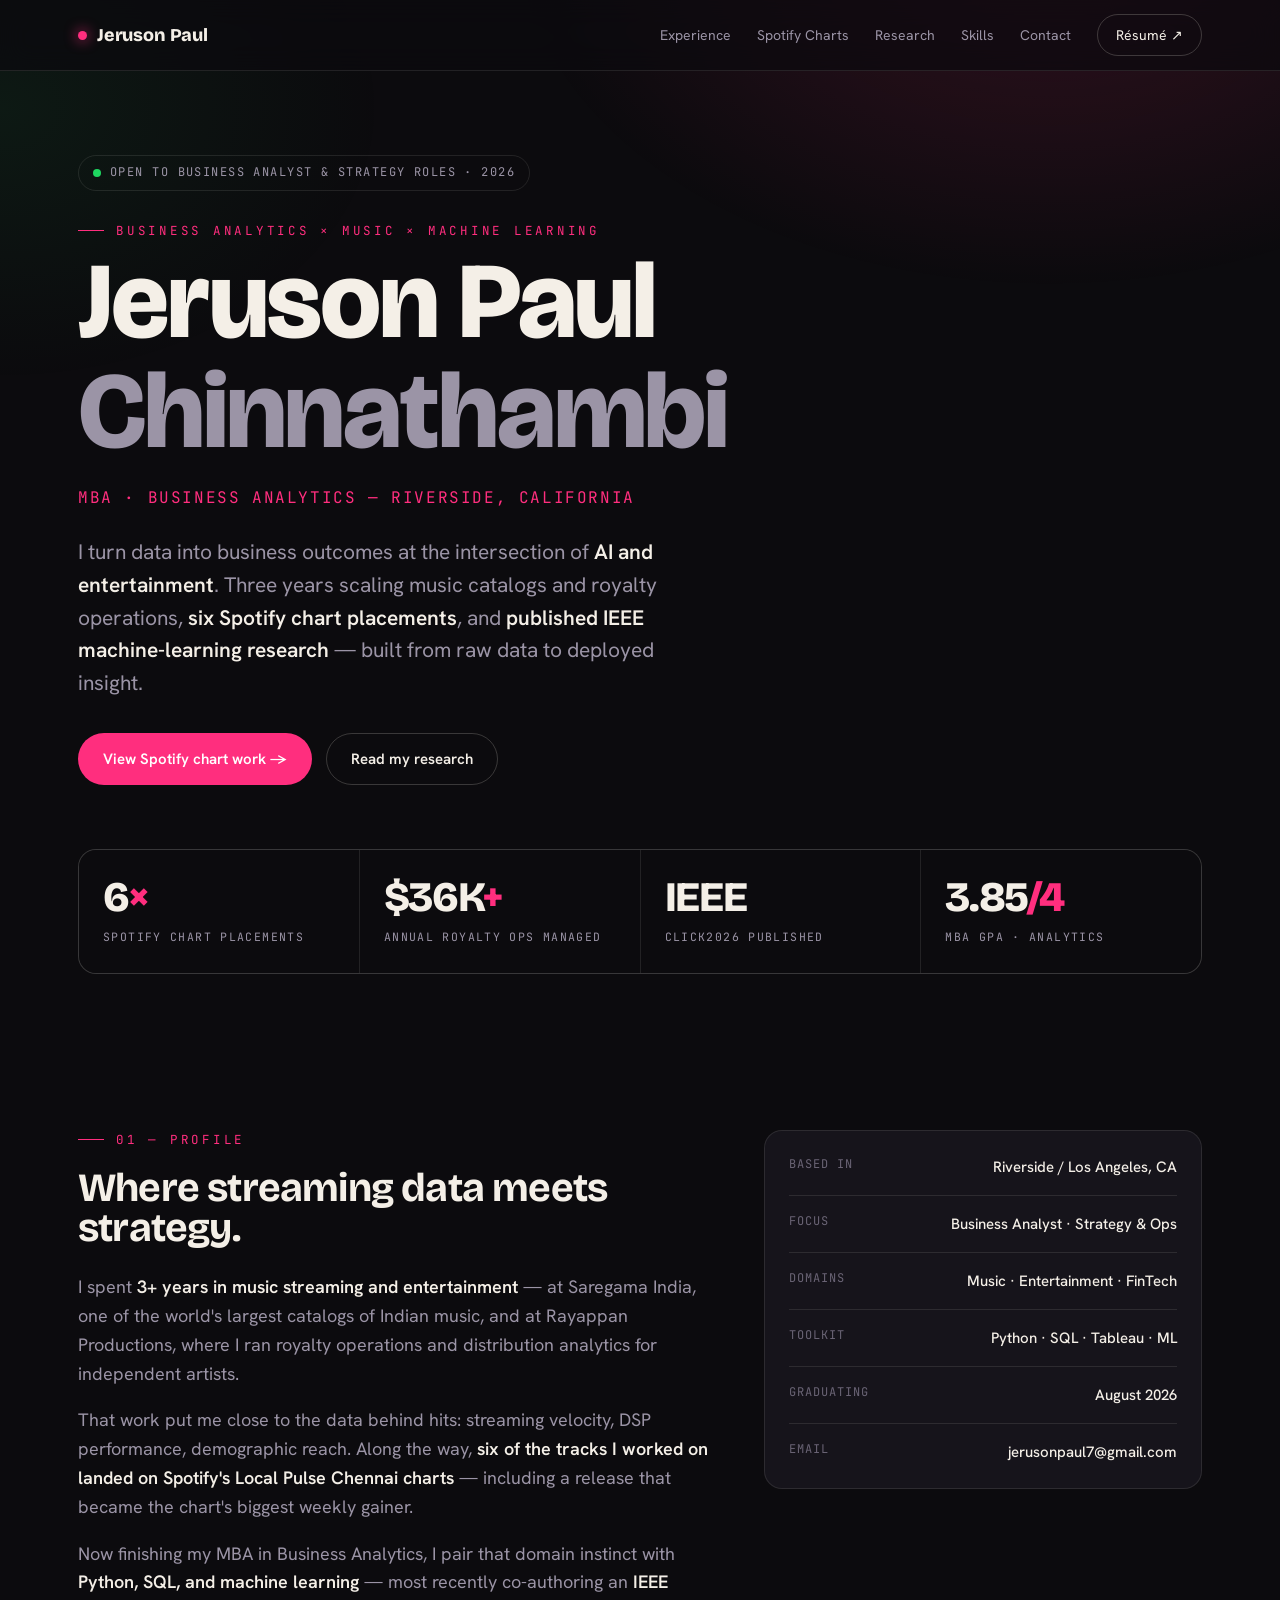
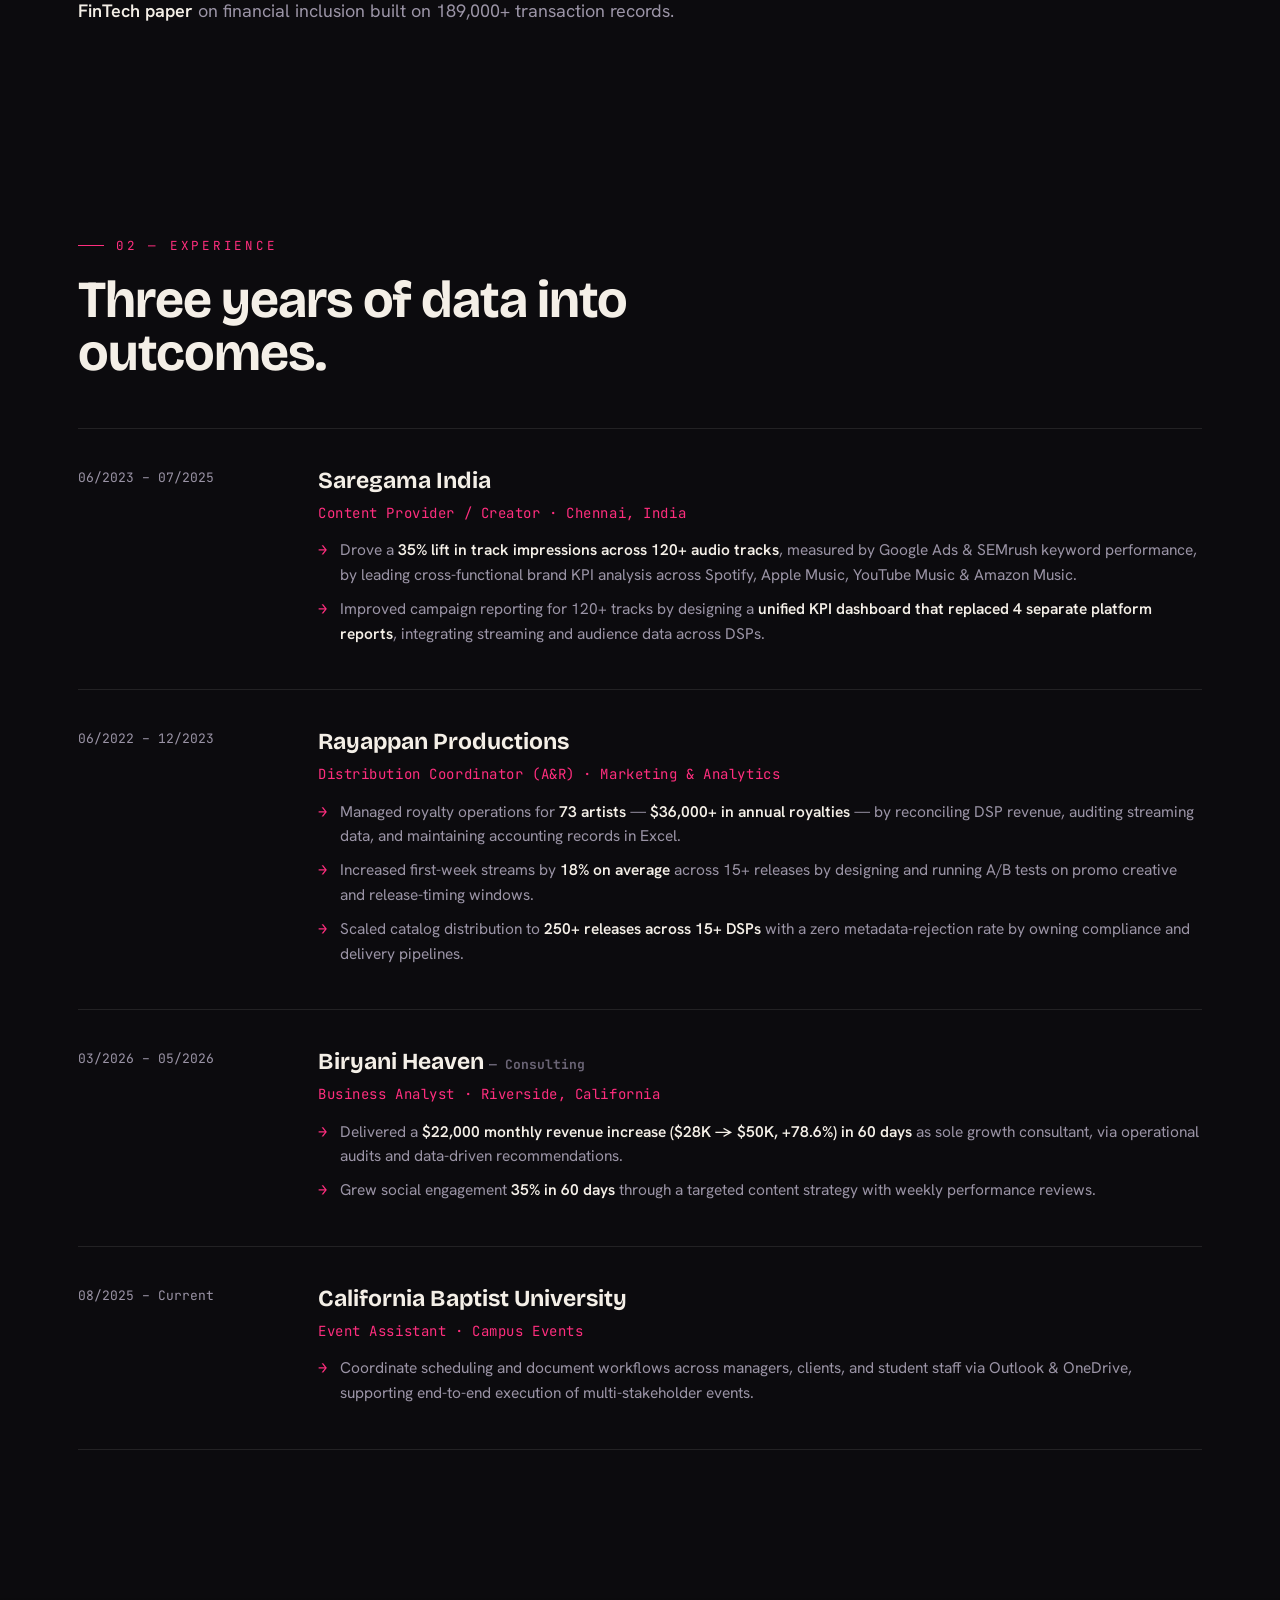
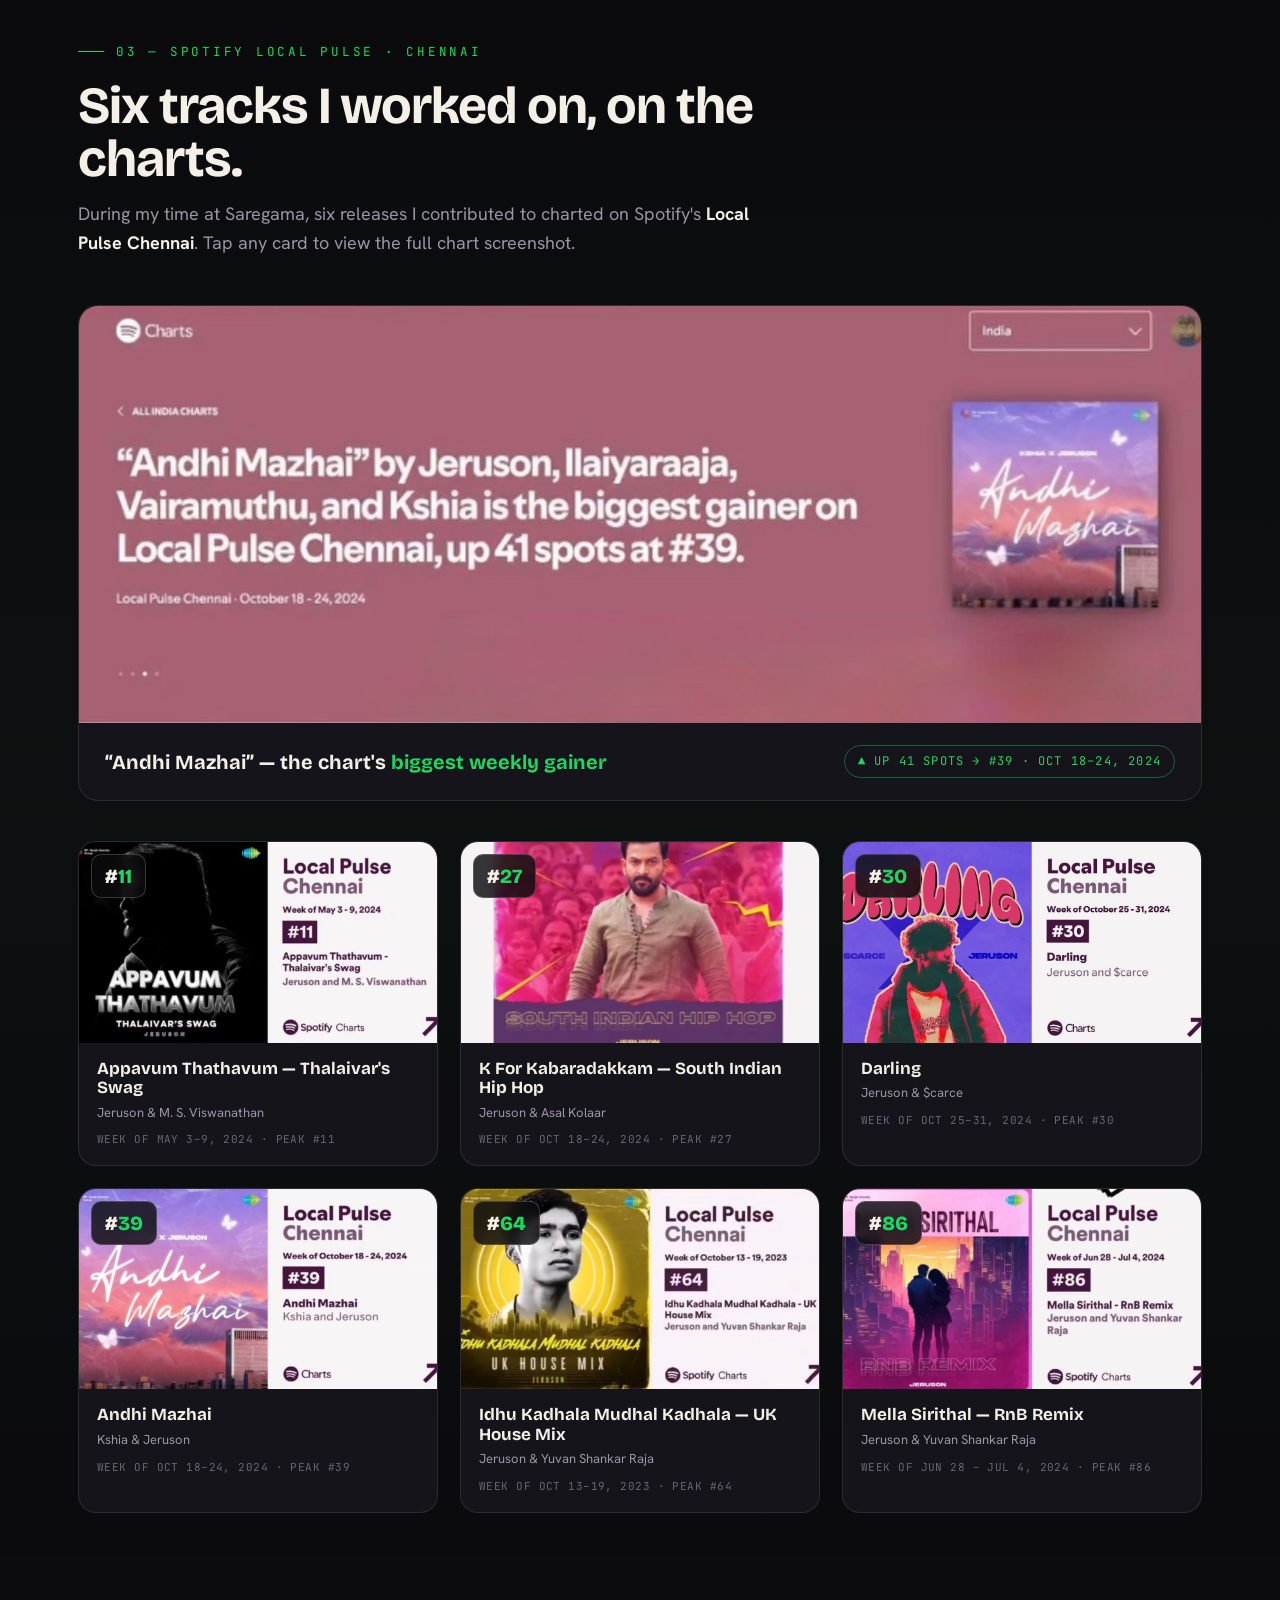
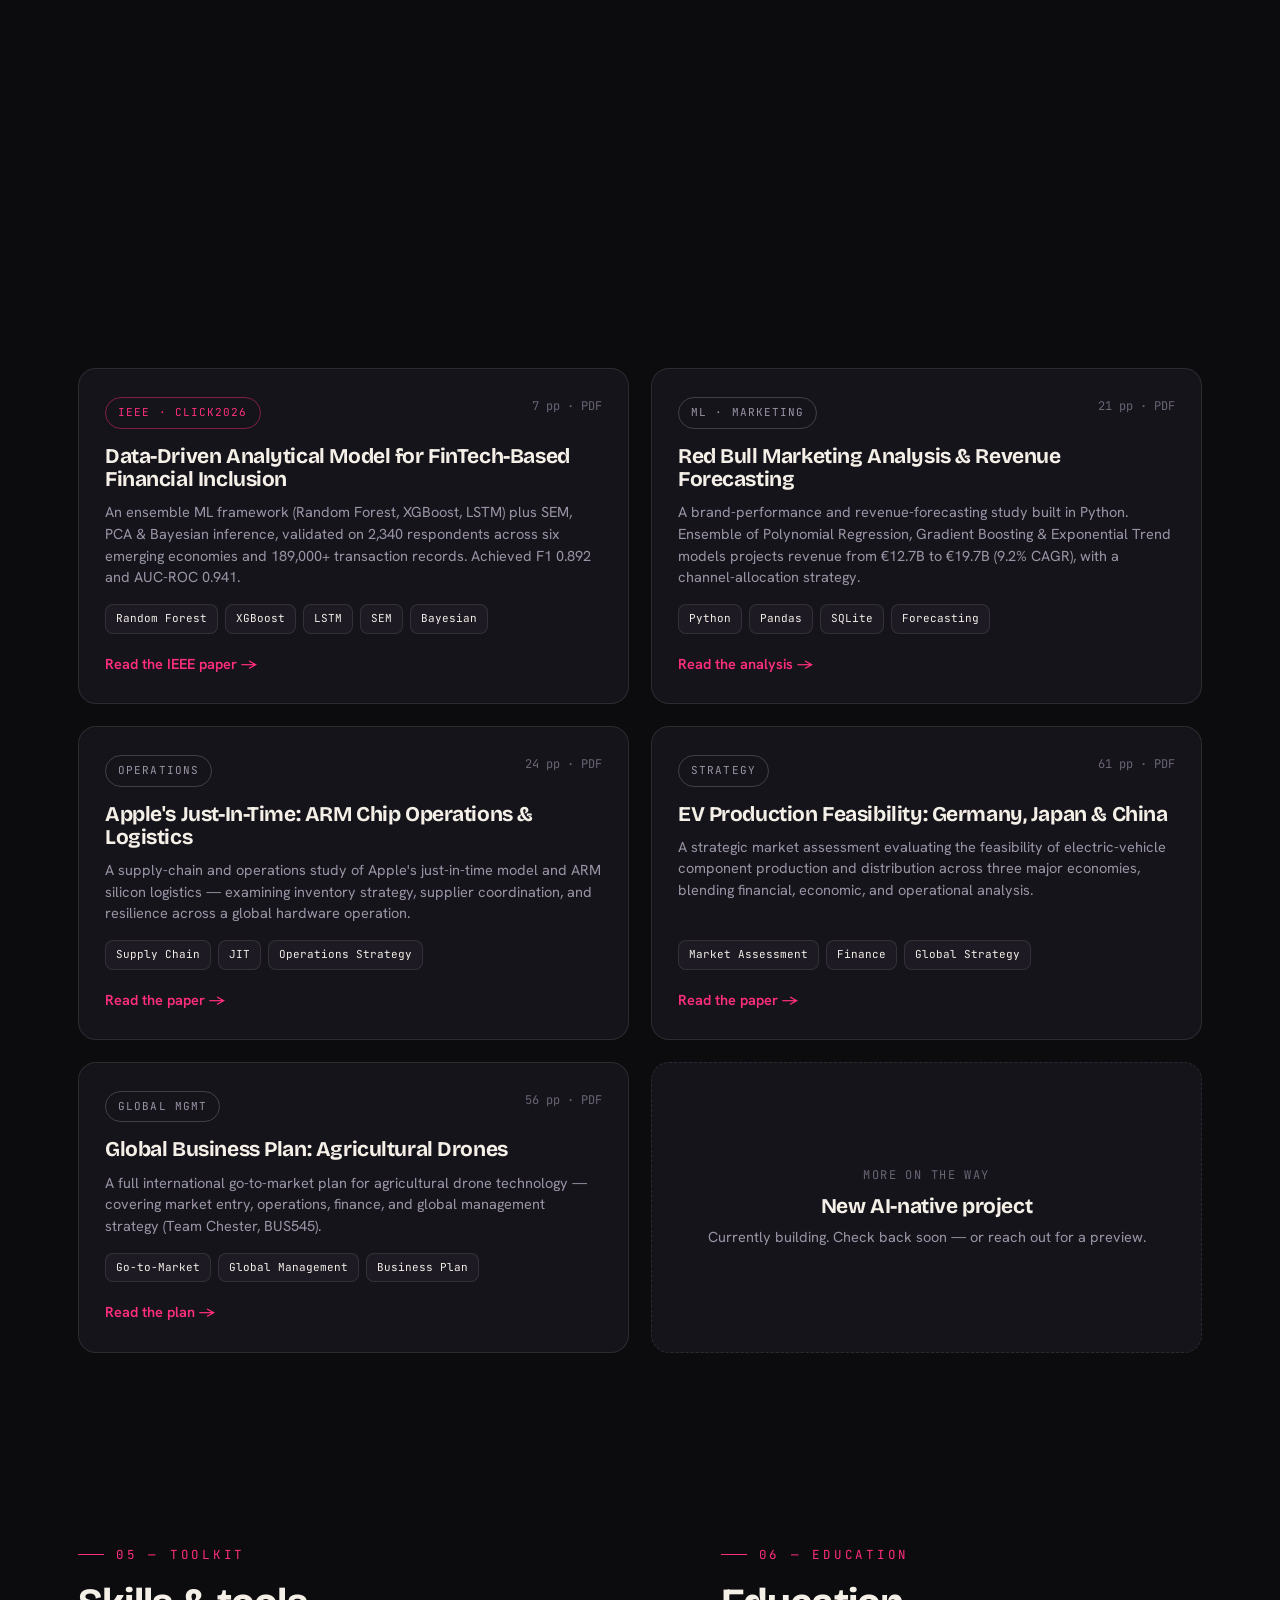
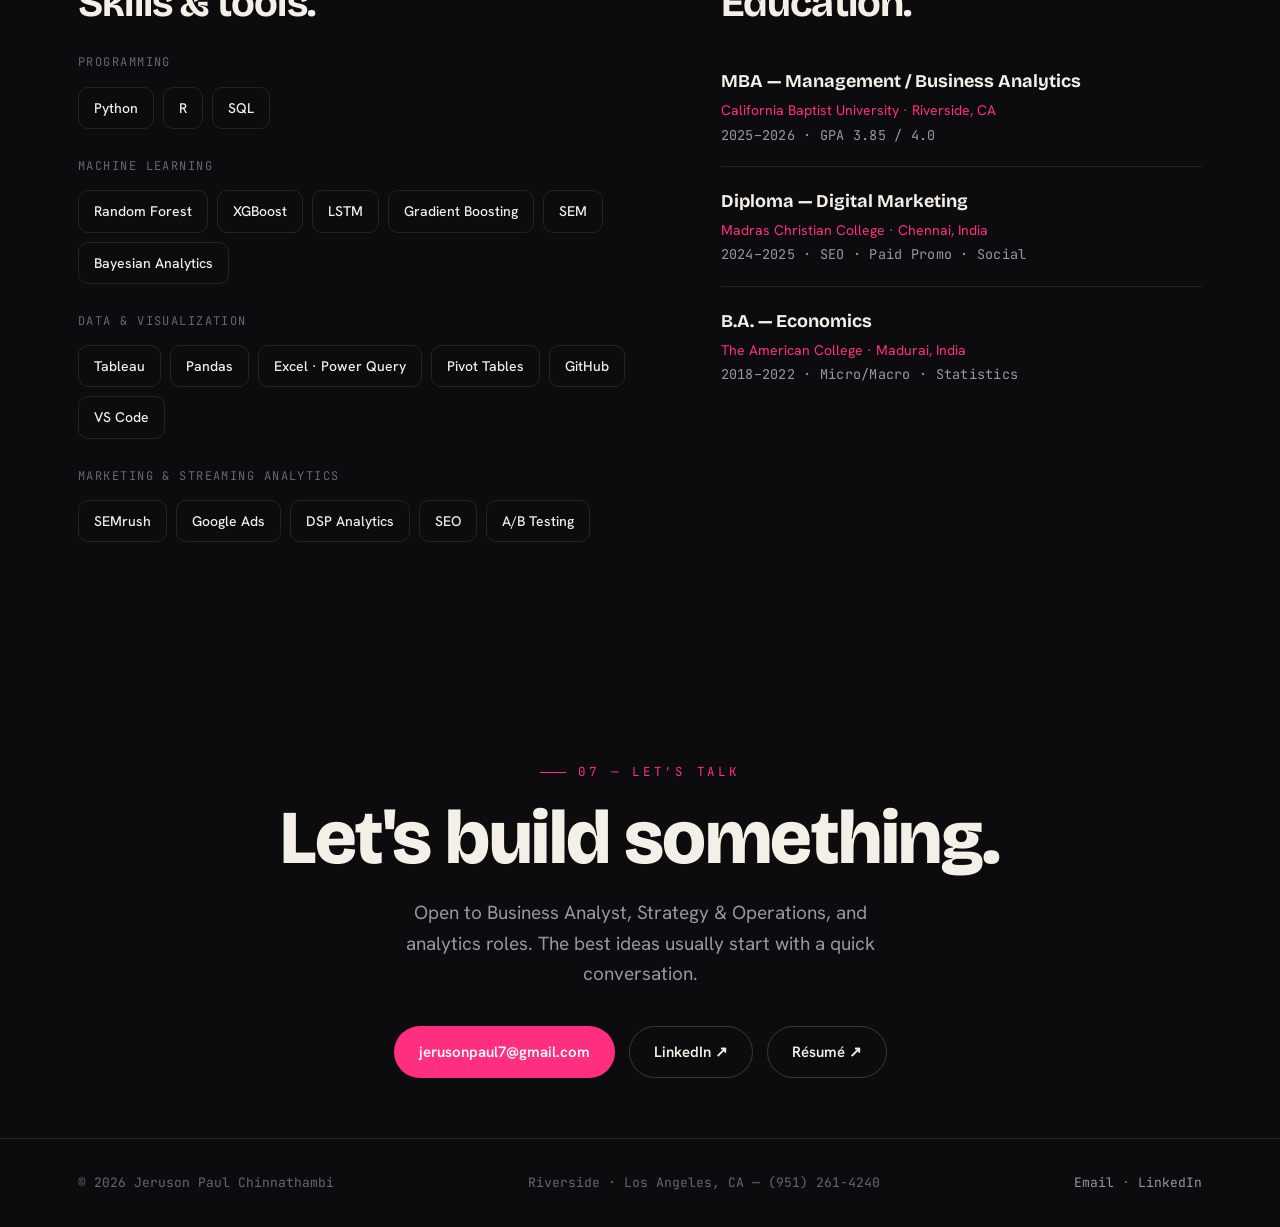
==== index.html @ 294df531 "Add files via upload" ====
<!DOCTYPE html>
<html lang="en">
<head>
<meta charset="UTF-8">
<meta name="viewport" content="width=device-width, initial-scale=1.0">
<title>Jeruson Paul Chinnathambi — Business Analytics & Music Data</title>
<meta name="description" content="Jeruson Paul Chinnathambi — MBA Business Analytics. 3+ years at the intersection of music streaming, data, and machine learning. 6 Spotify chart placements, published IEEE research.">
<link rel="preconnect" href="https://fonts.googleapis.com">
<link rel="preconnect" href="https://fonts.gstatic.com" crossorigin>
<link href="https://fonts.googleapis.com/css2?family=Bricolage+Grotesque:opsz,wght@12..96,400;12..96,600;12..96,700;12..96,800&family=Hanken+Grotesk:wght@400;500;600;700&family=JetBrains+Mono:wght@400;500;700&display=swap" rel="stylesheet">
<style>
:root{
  --bg:#0c0b0e; --bg-soft:#141218; --card:#16141b; --card-hi:#1d1a24;
  --ink:#f4efe7; --muted:#9b94a6; --faint:#6a6475;
  --line:rgba(244,239,231,.10); --line-hi:rgba(244,239,231,.20);
  --pink:#ff2e7e; --pink-dim:#c61f5f; --green:#1ed760; --amber:#ffcf5c;
  --maxw:1180px;
}
*{margin:0;padding:0;box-sizing:border-box}
html{scroll-behavior:smooth}
body{
  background:var(--bg); color:var(--ink);
  font-family:'Hanken Grotesk',sans-serif; font-size:17px; line-height:1.6;
  -webkit-font-smoothing:antialiased; overflow-x:hidden;
}
body::before{ /* grain + glow */
  content:""; position:fixed; inset:0; z-index:0; pointer-events:none;
  background:
    radial-gradient(900px 600px at 82% -8%, rgba(255,46,126,.16), transparent 60%),
    radial-gradient(700px 500px at 0% 12%, rgba(30,215,96,.07), transparent 55%);
}
::selection{background:var(--pink); color:#fff}
a{color:inherit;text-decoration:none}
img{display:block;max-width:100%}
.wrap{max-width:var(--maxw); margin:0 auto; padding:0 28px; position:relative; z-index:1}
.mono{font-family:'JetBrains Mono',monospace}
.kicker{font-family:'JetBrains Mono',monospace; font-size:12.5px; letter-spacing:.22em;
  text-transform:uppercase; color:var(--pink); display:flex; align-items:center; gap:12px}
.kicker::before{content:""; width:26px; height:1px; background:var(--pink); display:inline-block}
h1,h2,h3{font-family:'Bricolage Grotesque',sans-serif; line-height:1.02; letter-spacing:-.02em}

/* NAV */
nav{position:sticky; top:0; z-index:50; backdrop-filter:blur(14px);
  background:rgba(12,11,14,.72); border-bottom:1px solid var(--line)}
.nav-in{max-width:var(--maxw); margin:0 auto; padding:14px 28px; display:flex;
  align-items:center; justify-content:space-between}
.brand{font-family:'Bricolage Grotesque'; font-weight:800; font-size:18px; letter-spacing:-.01em;
  display:flex; align-items:center; gap:10px}
.brand .dot{width:9px;height:9px;border-radius:50%;background:var(--pink);
  box-shadow:0 0 14px var(--pink)}
.nav-links{display:flex; gap:26px; align-items:center}
.nav-links a{font-size:14px; color:var(--muted); transition:color .2s; position:relative}
.nav-links a:hover{color:var(--ink)}
.nav-links a.cta{padding:9px 18px; border:1px solid var(--line-hi); border-radius:999px;
  color:var(--ink); transition:all .25s}
.nav-links a.cta:hover{background:var(--pink); border-color:var(--pink); color:#fff}
.burger{display:none}

/* HERO */
.hero{padding:84px 0 60px; position:relative}
.hero .avail{display:inline-flex; align-items:center; gap:9px; font-family:'JetBrains Mono';
  font-size:12px; letter-spacing:.12em; color:var(--muted); border:1px solid var(--line);
  padding:7px 14px; border-radius:999px; margin-bottom:30px; text-transform:uppercase}
.hero .avail .pulse{width:8px;height:8px;border-radius:50%;background:var(--green);
  box-shadow:0 0 0 0 rgba(30,215,96,.5); animation:pulse 2.2s infinite}
@keyframes pulse{0%{box-shadow:0 0 0 0 rgba(30,215,96,.5)}70%{box-shadow:0 0 0 12px rgba(30,215,96,0)}100%{box-shadow:0 0 0 0 rgba(30,215,96,0)}}
.hero h1{font-size:clamp(46px,8.5vw,108px); font-weight:800; margin:6px 0 4px}
.hero h1 .l2{color:var(--muted)}
.hero .role{font-family:'JetBrains Mono'; font-size:clamp(13px,1.6vw,16px); letter-spacing:.1em;
  text-transform:uppercase; color:var(--pink); margin:18px 0 26px}
.hero .lede{font-size:clamp(17px,2.1vw,21px); color:var(--muted); max-width:640px; line-height:1.55}
.hero .lede b{color:var(--ink); font-weight:600}
.hero-cta{display:flex; gap:14px; flex-wrap:wrap; margin-top:34px}
.btn{display:inline-flex; align-items:center; gap:9px; padding:13px 24px; border-radius:999px;
  font-weight:600; font-size:15px; transition:all .25s; border:1px solid transparent}
.btn-pri{background:var(--pink); color:#fff}
.btn-pri:hover{transform:translateY(-2px); box-shadow:0 12px 34px rgba(255,46,126,.34)}
.btn-gho{border-color:var(--line-hi); color:var(--ink)}
.btn-gho:hover{border-color:var(--ink); transform:translateY(-2px)}

/* STATS */
.stats{display:grid; grid-template-columns:repeat(4,1fr); gap:1px; margin-top:64px;
  border:1px solid var(--line); border-radius:18px; overflow:hidden; background:var(--line)}
.stat{background:var(--bg); padding:26px 24px}
.stat .n{font-family:'Bricolage Grotesque'; font-weight:800; font-size:clamp(28px,4vw,42px);
  letter-spacing:-.03em; line-height:1}
.stat .n .u{color:var(--pink)}
.stat .lab{font-family:'JetBrains Mono'; font-size:11.5px; letter-spacing:.12em; text-transform:uppercase;
  color:var(--muted); margin-top:10px}

/* SECTION */
section{padding:96px 0; position:relative}
.sec-head{margin-bottom:48px; max-width:680px}
.sec-head h2{font-size:clamp(32px,5vw,52px); font-weight:700; margin:18px 0 14px}
.sec-head p{color:var(--muted); font-size:18px}

/* ABOUT */
.about-grid{display:grid; grid-template-columns:1.3fr .9fr; gap:54px; align-items:start}
.about-grid p{color:var(--muted); font-size:18px; margin-bottom:18px}
.about-grid p b{color:var(--ink); font-weight:600}
.facts{border:1px solid var(--line); border-radius:18px; padding:8px 24px; background:var(--card)}
.fact{display:flex; justify-content:space-between; gap:16px; padding:16px 0;
  border-bottom:1px solid var(--line); font-size:15px}
.fact:last-child{border-bottom:none}
.fact .k{font-family:'JetBrains Mono'; font-size:12px; letter-spacing:.08em; text-transform:uppercase; color:var(--faint)}
.fact .v{text-align:right; font-weight:500}

/* EXPERIENCE */
.exp{border-top:1px solid var(--line)}
.exp-row{display:grid; grid-template-columns:200px 1fr; gap:40px; padding:34px 0;
  border-bottom:1px solid var(--line); transition:background .3s; position:relative}
.exp-row:hover{background:var(--card)}
.exp-row .when{font-family:'JetBrains Mono'; font-size:13px; color:var(--muted); padding-top:5px}
.exp-row .org{font-family:'Bricolage Grotesque'; font-weight:700; font-size:23px; margin-bottom:2px}
.exp-row .title{color:var(--pink); font-size:14px; font-family:'JetBrains Mono'; letter-spacing:.04em; margin-bottom:14px}
.exp-row ul{list-style:none}
.exp-row li{position:relative; padding-left:22px; color:var(--muted); margin-bottom:9px; font-size:15.5px}
.exp-row li::before{content:"→"; position:absolute; left:0; color:var(--pink); font-family:'JetBrains Mono'}
.exp-row li b{color:var(--ink); font-weight:600}

/* SPOTIFY CHARTS */
#charts{background:linear-gradient(180deg, transparent, rgba(30,215,96,.03), transparent)}
#charts .kicker{color:var(--green)} #charts .kicker::before{background:var(--green)}
.chart-feature{display:grid; grid-template-columns:1fr; gap:0; border:1px solid var(--line);
  border-radius:20px; overflow:hidden; margin-bottom:40px; background:var(--card); cursor:pointer;
  transition:border-color .3s, transform .3s}
.chart-feature:hover{border-color:var(--green); transform:translateY(-3px)}
.chart-feature img{width:100%}
.chart-feature .cap{padding:22px 26px; display:flex; flex-wrap:wrap; gap:14px 28px; align-items:center;
  justify-content:space-between}
.chart-feature .cap .big{font-family:'Bricolage Grotesque'; font-weight:700; font-size:20px}
.tag-green{display:inline-flex; align-items:center; gap:8px; font-family:'JetBrains Mono'; font-size:12px;
  letter-spacing:.1em; text-transform:uppercase; color:var(--green); border:1px solid rgba(30,215,96,.4);
  padding:6px 13px; border-radius:999px}
.chart-grid{display:grid; grid-template-columns:repeat(3,1fr); gap:22px}
.chart-card{border:1px solid var(--line); border-radius:18px; overflow:hidden; background:var(--card);
  cursor:pointer; transition:transform .3s, border-color .3s; position:relative}
.chart-card:hover{transform:translateY(-5px); border-color:var(--green)}
.chart-card .imgwrap{position:relative; overflow:hidden; aspect-ratio:1180/660; background:#000}
.chart-card .imgwrap img{width:100%; height:100%; object-fit:cover; transition:transform .5s}
.chart-card:hover .imgwrap img{transform:scale(1.05)}
.chart-card .rank{position:absolute; top:12px; left:12px; font-family:'Bricolage Grotesque'; font-weight:800;
  font-size:20px; background:rgba(12,11,14,.82); backdrop-filter:blur(6px); padding:5px 13px; border-radius:10px;
  border:1px solid var(--line-hi)}
.chart-card .rank .h{color:var(--green)}
.chart-card .meta{padding:16px 18px}
.chart-card .meta .song{font-family:'Bricolage Grotesque'; font-weight:700; font-size:17px; line-height:1.15; margin-bottom:5px}
.chart-card .meta .sub{font-size:13px; color:var(--muted)}
.chart-card .meta .wk{font-family:'JetBrains Mono'; font-size:11px; color:var(--faint); margin-top:8px; letter-spacing:.04em}
.zoom-hint{position:absolute; bottom:12px; right:12px; font-family:'JetBrains Mono'; font-size:10px;
  letter-spacing:.1em; color:var(--ink); background:rgba(12,11,14,.7); padding:5px 9px; border-radius:8px;
  opacity:0; transition:opacity .3s}
.chart-card:hover .zoom-hint{opacity:1}

/* RESEARCH */
.research-grid{display:grid; grid-template-columns:repeat(2,1fr); gap:22px}
.paper{border:1px solid var(--line); border-radius:18px; padding:28px 26px; background:var(--card);
  transition:transform .3s, border-color .3s; display:flex; flex-direction:column; min-height:260px}
.paper:hover{transform:translateY(-4px); border-color:var(--pink)}
.paper .top{display:flex; justify-content:space-between; align-items:flex-start; gap:14px; margin-bottom:16px}
.paper .venue{font-family:'JetBrains Mono'; font-size:11px; letter-spacing:.1em; text-transform:uppercase;
  padding:6px 12px; border-radius:999px; border:1px solid var(--line-hi); color:var(--muted)}
.paper .venue.ieee{color:var(--pink); border-color:rgba(255,46,126,.45)}
.paper .pages{font-family:'JetBrains Mono'; font-size:12px; color:var(--faint)}
.paper h3{font-size:21px; font-weight:700; margin-bottom:10px; line-height:1.1}
.paper .desc{color:var(--muted); font-size:14.5px; line-height:1.5; flex-grow:1}
.paper .chips{display:flex; flex-wrap:wrap; gap:7px; margin:16px 0 18px}
.paper .chip{font-family:'JetBrains Mono'; font-size:11px; color:var(--ink); background:var(--card-hi);
  border:1px solid var(--line); padding:5px 10px; border-radius:8px}
.paper .read{display:inline-flex; align-items:center; gap:8px; font-weight:600; font-size:14.5px;
  color:var(--pink); align-self:flex-start; transition:gap .25s}
.paper:hover .read{gap:13px}

/* SKILLS + EDU */
.cols{display:grid; grid-template-columns:1.1fr .9fr; gap:54px; align-items:start}
.skill-block{margin-bottom:28px}
.skill-block .h{font-family:'JetBrains Mono'; font-size:12px; letter-spacing:.12em; text-transform:uppercase;
  color:var(--faint); margin-bottom:14px}
.skill-tags{display:flex; flex-wrap:wrap; gap:9px}
.skill-tags span{padding:9px 15px; border:1px solid var(--line); border-radius:10px; font-size:14px;
  font-weight:500; transition:all .2s; cursor:default}
.skill-tags span:hover{border-color:var(--pink); color:var(--pink); transform:translateY(-2px)}
.edu-item{padding:20px 0; border-bottom:1px solid var(--line)}
.edu-item:last-child{border-bottom:none}
.edu-item .deg{font-family:'Bricolage Grotesque'; font-weight:700; font-size:18px}
.edu-item .school{color:var(--pink); font-size:14px; margin:3px 0}
.edu-item .det{font-size:13.5px; color:var(--muted); font-family:'JetBrains Mono'; letter-spacing:.02em}

/* CONTACT */
#contact{text-align:center; padding-bottom:60px}
#contact h2{font-size:clamp(38px,6.5vw,76px); font-weight:800; margin:18px 0 22px; line-height:1}
#contact p{color:var(--muted); font-size:19px; max-width:520px; margin:0 auto 36px}
.contact-links{display:flex; gap:14px; justify-content:center; flex-wrap:wrap}
footer{border-top:1px solid var(--line); padding:34px 0; text-align:center}
.foot-in{display:flex; justify-content:space-between; align-items:center; flex-wrap:wrap; gap:14px;
  color:var(--faint); font-size:13px; font-family:'JetBrains Mono'}
.foot-in a{color:var(--muted)} .foot-in a:hover{color:var(--pink)}

/* LIGHTBOX */
.lb{position:fixed; inset:0; z-index:200; background:rgba(8,7,10,.93); backdrop-filter:blur(10px);
  display:none; align-items:center; justify-content:center; padding:32px; cursor:zoom-out}
.lb.on{display:flex; animation:fade .25s}
@keyframes fade{from{opacity:0}to{opacity:1}}
.lb img{max-width:92vw; max-height:88vh; border-radius:14px; box-shadow:0 30px 80px rgba(0,0,0,.6)}
.lb .x{position:absolute; top:26px; right:30px; font-family:'JetBrains Mono'; font-size:13px;
  letter-spacing:.1em; color:var(--ink); border:1px solid var(--line-hi); padding:8px 16px; border-radius:999px}

/* REVEAL */
.reveal{opacity:0; transform:translateY(26px); transition:opacity .7s cubic-bezier(.2,.7,.2,1), transform .7s cubic-bezier(.2,.7,.2,1)}
.reveal.in{opacity:1; transform:none}

@media(max-width:880px){
  .nav-links{display:none}
  .stats{grid-template-columns:repeat(2,1fr)}
  .about-grid,.cols{grid-template-columns:1fr; gap:36px}
  .exp-row{grid-template-columns:1fr; gap:8px}
  .chart-grid{grid-template-columns:repeat(2,1fr)}
  .research-grid{grid-template-columns:1fr}
  section{padding:70px 0}
}
@media(max-width:560px){
  .chart-grid{grid-template-columns:1fr}
  .stat .n{font-size:30px}
}
</style>
</head>
<body>

<nav>
  <div class="nav-in">
    <a href="#top" class="brand"><span class="dot"></span>Jeruson&nbsp;Paul</a>
    <div class="nav-links">
      <a href="#work">Experience</a>
      <a href="#charts">Spotify Charts</a>
      <a href="#research">Research</a>
      <a href="#skills">Skills</a>
      <a href="#contact">Contact</a>
      <a href="assets/JRSN_resume.pdf" target="_blank" class="cta">Résumé ↗</a>
    </div>
  </div>
</nav>

<!-- HERO -->
<header class="hero" id="top">
  <div class="wrap">
    <span class="avail"><span class="pulse"></span>Open to Business Analyst &amp; Strategy roles · 2026</span>
    <div class="kicker">Business Analytics × Music × Machine Learning</div>
    <h1>Jeruson Paul<br><span class="l2">Chinnathambi</span></h1>
    <div class="role">MBA · Business Analytics — Riverside, California</div>
    <p class="lede">I turn data into business outcomes at the intersection of <b>AI and entertainment</b>. Three years scaling music catalogs and royalty operations, <b>six Spotify chart placements</b>, and <b>published IEEE machine-learning research</b> — built from raw data to deployed insight.</p>
    <div class="hero-cta">
      <a href="#charts" class="btn btn-pri">View Spotify chart work →</a>
      <a href="#research" class="btn btn-gho">Read my research</a>
    </div>

    <div class="stats">
      <div class="stat"><div class="n">6<span class="u">×</span></div><div class="lab">Spotify chart placements</div></div>
      <div class="stat"><div class="n">$36K<span class="u">+</span></div><div class="lab">Annual royalty ops managed</div></div>
      <div class="stat"><div class="n">IEEE</div><div class="lab">CLICK2026 published</div></div>
      <div class="stat"><div class="n">3.85<span class="u">/4</span></div><div class="lab">MBA GPA · Analytics</div></div>
    </div>
  </div>
</header>

<!-- ABOUT -->
<section id="about">
  <div class="wrap about-grid">
    <div class="reveal">
      <div class="kicker">01 — Profile</div>
      <h2 style="font-family:'Bricolage Grotesque';font-weight:700;font-size:clamp(28px,4vw,40px);margin:18px 0 24px;">Where streaming data meets strategy.</h2>
      <p>I spent <b>3+ years in music streaming and entertainment</b> — at Saregama India, one of the world's largest catalogs of Indian music, and at Rayappan Productions, where I ran royalty operations and distribution analytics for independent artists.</p>
      <p>That work put me close to the data behind hits: streaming velocity, DSP performance, demographic reach. Along the way, <b>six of the tracks I worked on landed on Spotify's Local Pulse Chennai charts</b> — including a release that became the chart's biggest weekly gainer.</p>
      <p>Now finishing my MBA in Business Analytics, I pair that domain instinct with <b>Python, SQL, and machine learning</b> — most recently co-authoring an <b>IEEE FinTech paper</b> on financial inclusion built on 189,000+ transaction records.</p>
    </div>
    <div class="facts reveal">
      <div class="fact"><span class="k">Based in</span><span class="v">Riverside / Los Angeles, CA</span></div>
      <div class="fact"><span class="k">Focus</span><span class="v">Business Analyst · Strategy &amp; Ops</span></div>
      <div class="fact"><span class="k">Domains</span><span class="v">Music · Entertainment · FinTech</span></div>
      <div class="fact"><span class="k">Toolkit</span><span class="v">Python · SQL · Tableau · ML</span></div>
      <div class="fact"><span class="k">Graduating</span><span class="v">August 2026</span></div>
      <div class="fact"><span class="k">Email</span><span class="v">jerusonpaul7@gmail.com</span></div>
    </div>
  </div>
</section>

<!-- EXPERIENCE -->
<section id="work">
  <div class="wrap">
    <div class="sec-head reveal">
      <div class="kicker">02 — Experience</div>
      <h2>Three years of data into outcomes.</h2>
    </div>
    <div class="exp">
      <div class="exp-row reveal">
        <div class="when">06/2023 – 07/2025</div>
        <div>
          <div class="org">Saregama India</div>
          <div class="title">Content Provider / Creator · Chennai, India</div>
          <ul>
            <li>Drove a <b>35% lift in track impressions across 120+ audio tracks</b>, measured by Google Ads &amp; SEMrush keyword performance, by leading cross-functional brand KPI analysis across Spotify, Apple Music, YouTube Music &amp; Amazon Music.</li>
            <li>Improved campaign reporting for 120+ tracks by designing a <b>unified KPI dashboard that replaced 4 separate platform reports</b>, integrating streaming and audience data across DSPs.</li>
          </ul>
        </div>
      </div>
      <div class="exp-row reveal">
        <div class="when">06/2022 – 12/2023</div>
        <div>
          <div class="org">Rayappan Productions</div>
          <div class="title">Distribution Coordinator (A&amp;R) · Marketing &amp; Analytics</div>
          <ul>
            <li>Managed royalty operations for <b>73 artists</b> — <b>$36,000+ in annual royalties</b> — by reconciling DSP revenue, auditing streaming data, and maintaining accounting records in Excel.</li>
            <li>Increased first-week streams by <b>18% on average</b> across 15+ releases by designing and running A/B tests on promo creative and release-timing windows.</li>
            <li>Scaled catalog distribution to <b>250+ releases across 15+ DSPs</b> with a zero metadata-rejection rate by owning compliance and delivery pipelines.</li>
          </ul>
        </div>
      </div>
      <div class="exp-row reveal">
        <div class="when">03/2026 – 05/2026</div>
        <div>
          <div class="org">Biryani Heaven <span style="font-size:13px;color:var(--faint);font-family:'JetBrains Mono'">— Consulting</span></div>
          <div class="title">Business Analyst · Riverside, California</div>
          <ul>
            <li>Delivered a <b>$22,000 monthly revenue increase ($28K → $50K, +78.6%) in 60 days</b> as sole growth consultant, via operational audits and data-driven recommendations.</li>
            <li>Grew social engagement <b>35% in 60 days</b> through a targeted content strategy with weekly performance reviews.</li>
          </ul>
        </div>
      </div>
      <div class="exp-row reveal">
        <div class="when">08/2025 – Current</div>
        <div>
          <div class="org">California Baptist University</div>
          <div class="title">Event Assistant · Campus Events</div>
          <ul>
            <li>Coordinate scheduling and document workflows across managers, clients, and student staff via Outlook &amp; OneDrive, supporting end-to-end execution of multi-stakeholder events.</li>
          </ul>
        </div>
      </div>
    </div>
  </div>
</section>

<!-- SPOTIFY CHARTS -->
<section id="charts">
  <div class="wrap">
    <div class="sec-head reveal">
      <div class="kicker">03 — Spotify Local Pulse · Chennai</div>
      <h2>Six tracks I worked on, on the charts.</h2>
      <p>During my time at Saregama, six releases I contributed to charted on Spotify's <b style="color:var(--ink)">Local Pulse Chennai</b>. Tap any card to view the full chart screenshot.</p>
    </div>

    <div class="chart-feature reveal" onclick="lb('[data-uri]')">
      <img src="[data-uri]" alt="Andhi Mazhai — biggest gainer on Local Pulse Chennai, up 41 spots to #39">
      <div class="cap">
        <div class="big">“Andhi Mazhai” — the chart's <span style="color:var(--green)">biggest weekly gainer</span></div>
        <span class="tag-green">▲ Up 41 spots → #39 · Oct 18–24, 2024</span>
      </div>
    </div>

    <div class="chart-grid">
      <div class="chart-card reveal" onclick="lb('[data-uri]')">
        <div class="imgwrap"><img src="[data-uri]" alt="Appavum Thathavum chart"><span class="rank">#<span class="h">11</span></span><span class="zoom-hint">CLICK TO ZOOM</span></div>
        <div class="meta"><div class="song">Appavum Thathavum — Thalaivar's Swag</div><div class="sub">Jeruson &amp; M. S. Viswanathan</div><div class="wk">WEEK OF MAY 3–9, 2024 · PEAK #11</div></div>
      </div>
      <div class="chart-card reveal" onclick="lb('[data-uri]')">
        <div class="imgwrap"><img src="[data-uri]" alt="K For Kabaradakkam chart"><span class="rank">#<span class="h">27</span></span><span class="zoom-hint">CLICK TO ZOOM</span></div>
        <div class="meta"><div class="song">K For Kabaradakkam — South Indian Hip Hop</div><div class="sub">Jeruson &amp; Asal Kolaar</div><div class="wk">WEEK OF OCT 18–24, 2024 · PEAK #27</div></div>
      </div>
      <div class="chart-card reveal" onclick="lb('[data-uri]')">
        <div class="imgwrap"><img src="[data-uri]" alt="Darling chart"><span class="rank">#<span class="h">30</span></span><span class="zoom-hint">CLICK TO ZOOM</span></div>
        <div class="meta"><div class="song">Darling</div><div class="sub">Jeruson &amp; $carce</div><div class="wk">WEEK OF OCT 25–31, 2024 · PEAK #30</div></div>
      </div>
      <div class="chart-card reveal" onclick="lb('[data-uri]')">
        <div class="imgwrap"><img src="[data-uri]" alt="Andhi Mazhai chart"><span class="rank">#<span class="h">39</span></span><span class="zoom-hint">CLICK TO ZOOM</span></div>
        <div class="meta"><div class="song">Andhi Mazhai</div><div class="sub">Kshia &amp; Jeruson</div><div class="wk">WEEK OF OCT 18–24, 2024 · PEAK #39</div></div>
      </div>
      <div class="chart-card reveal" onclick="lb('[data-uri]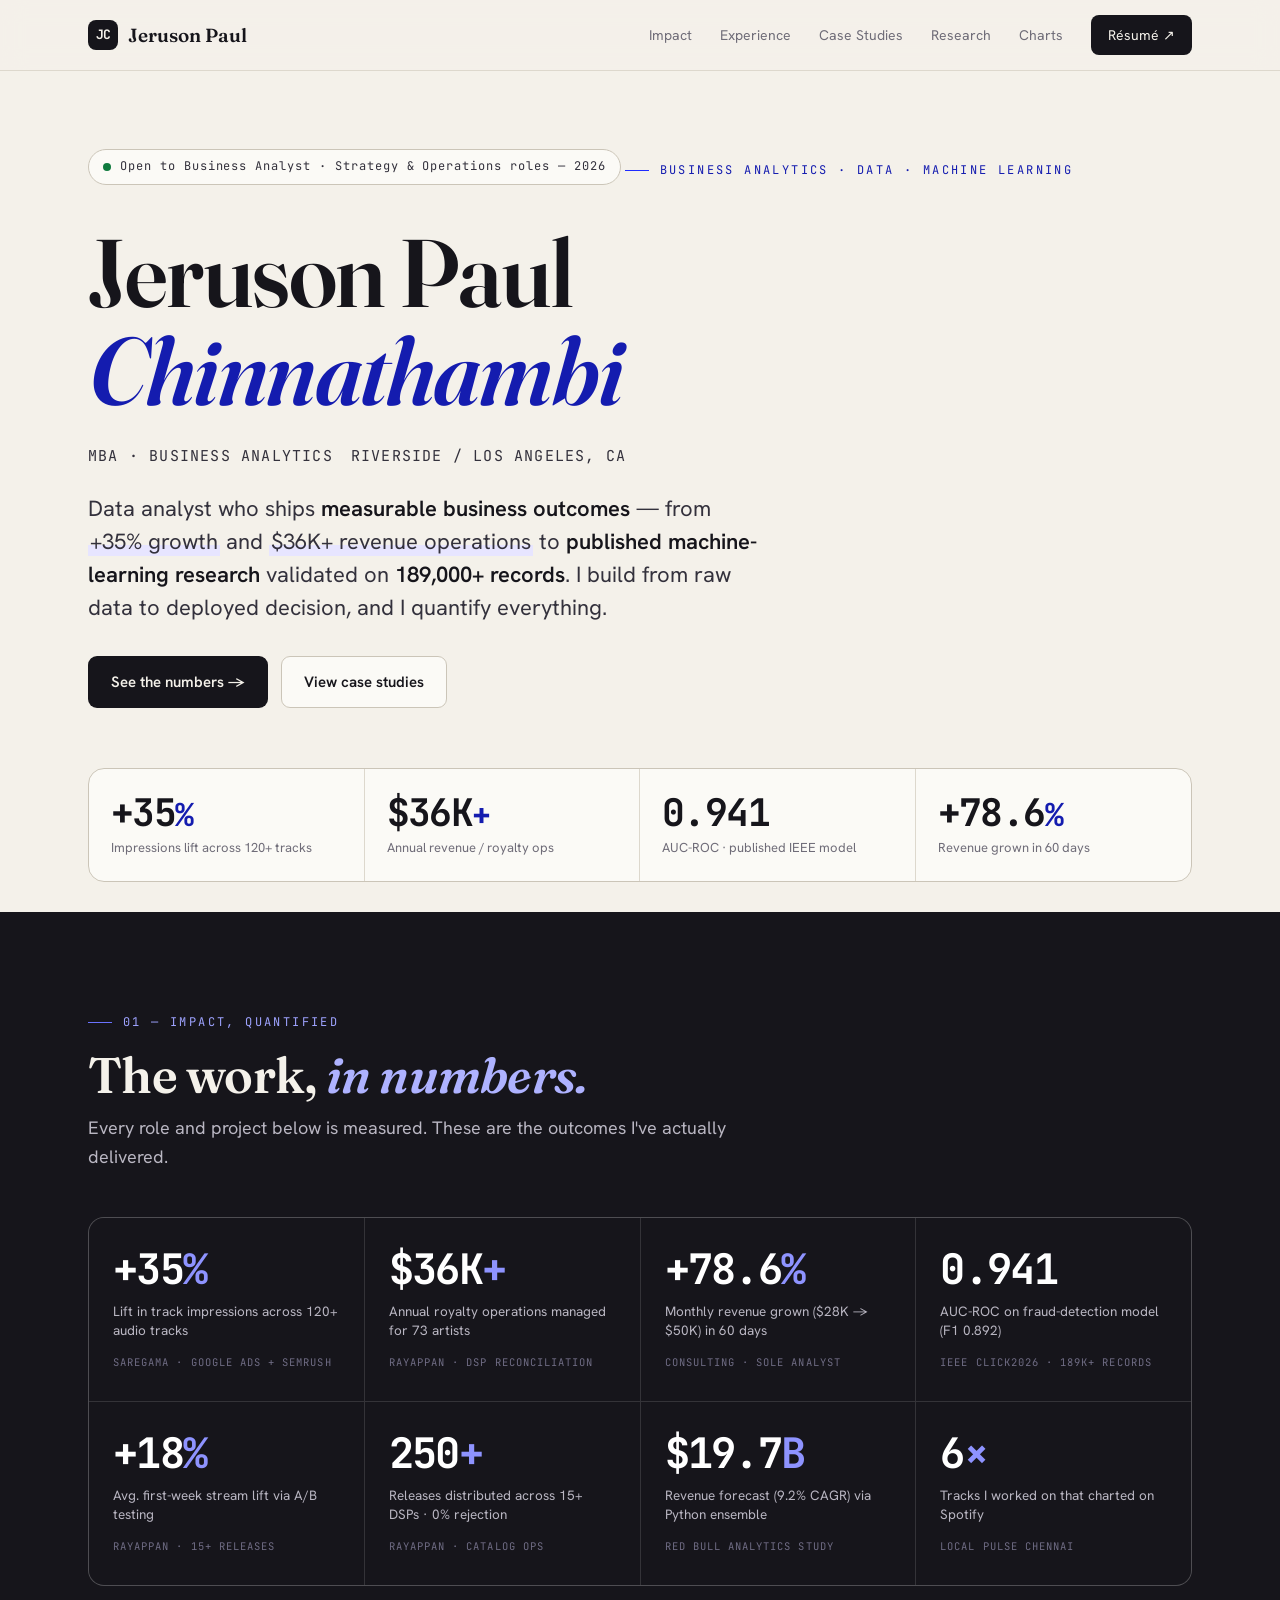
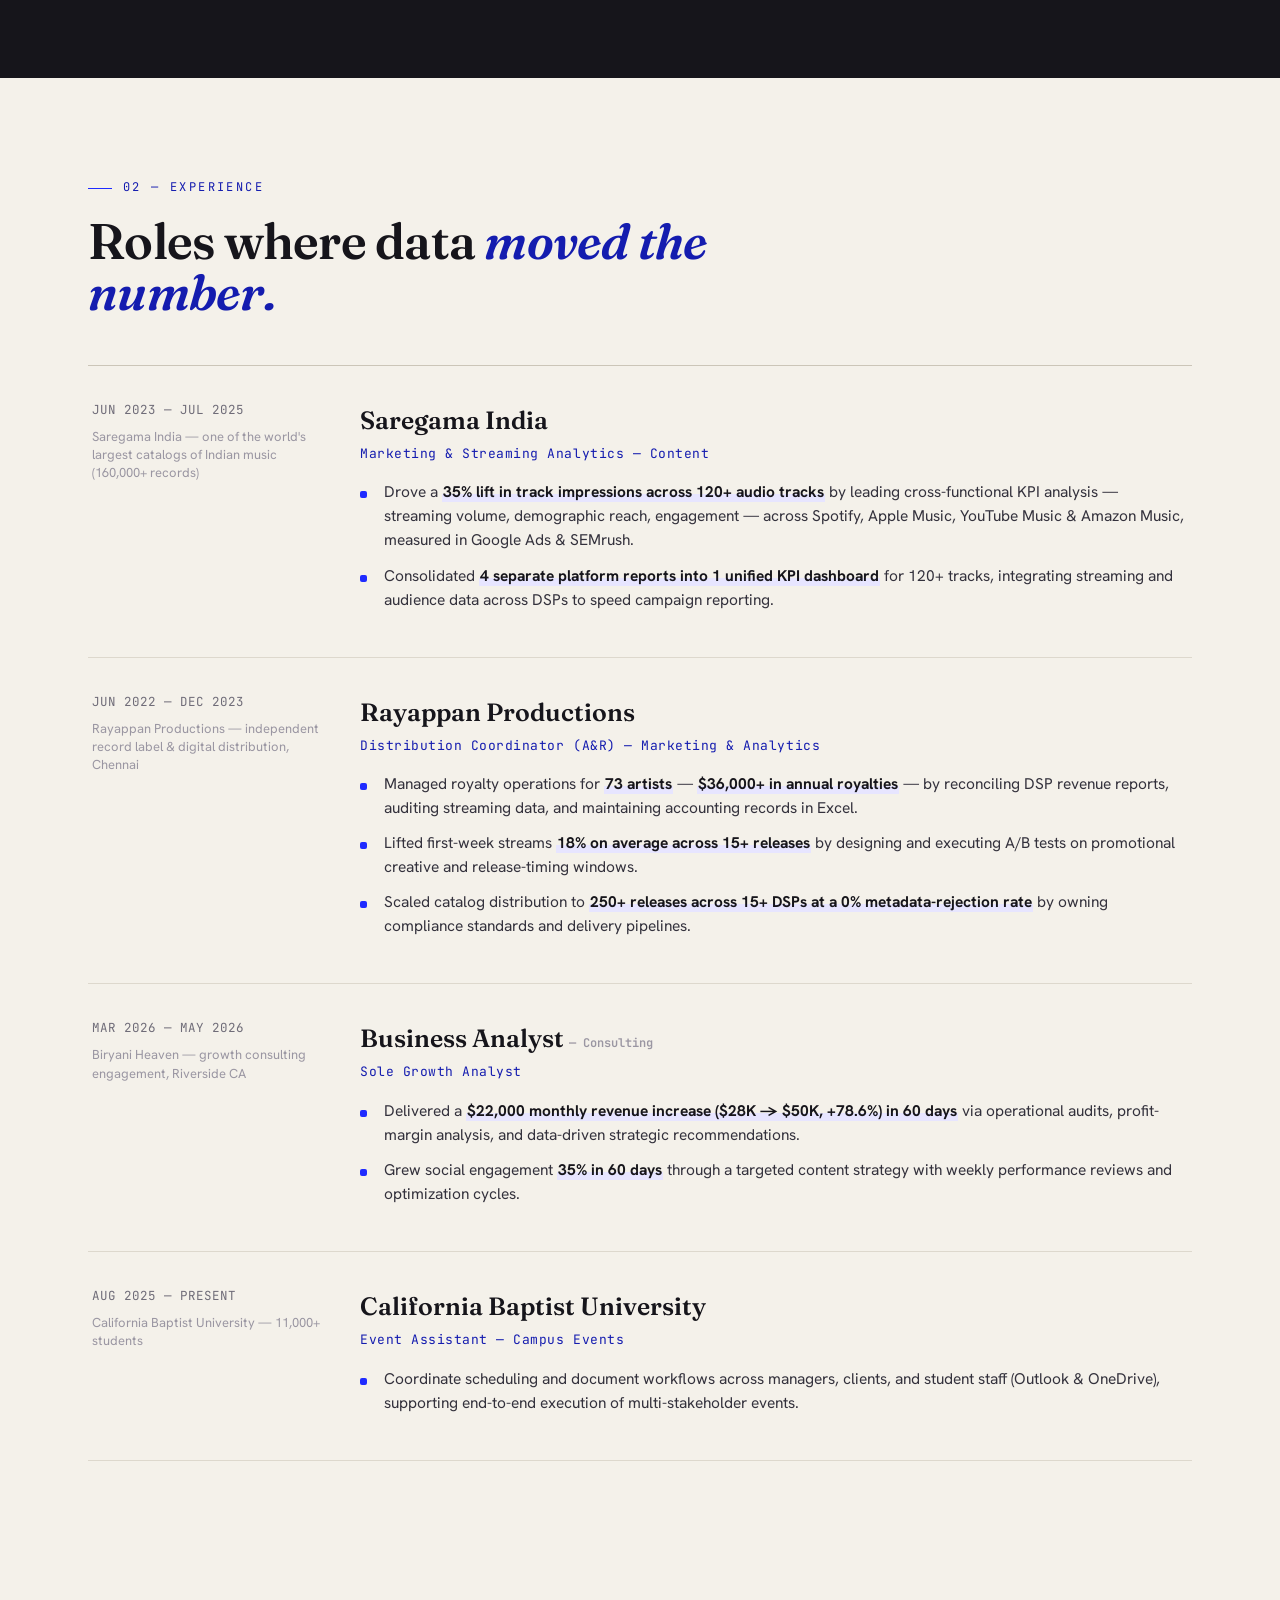
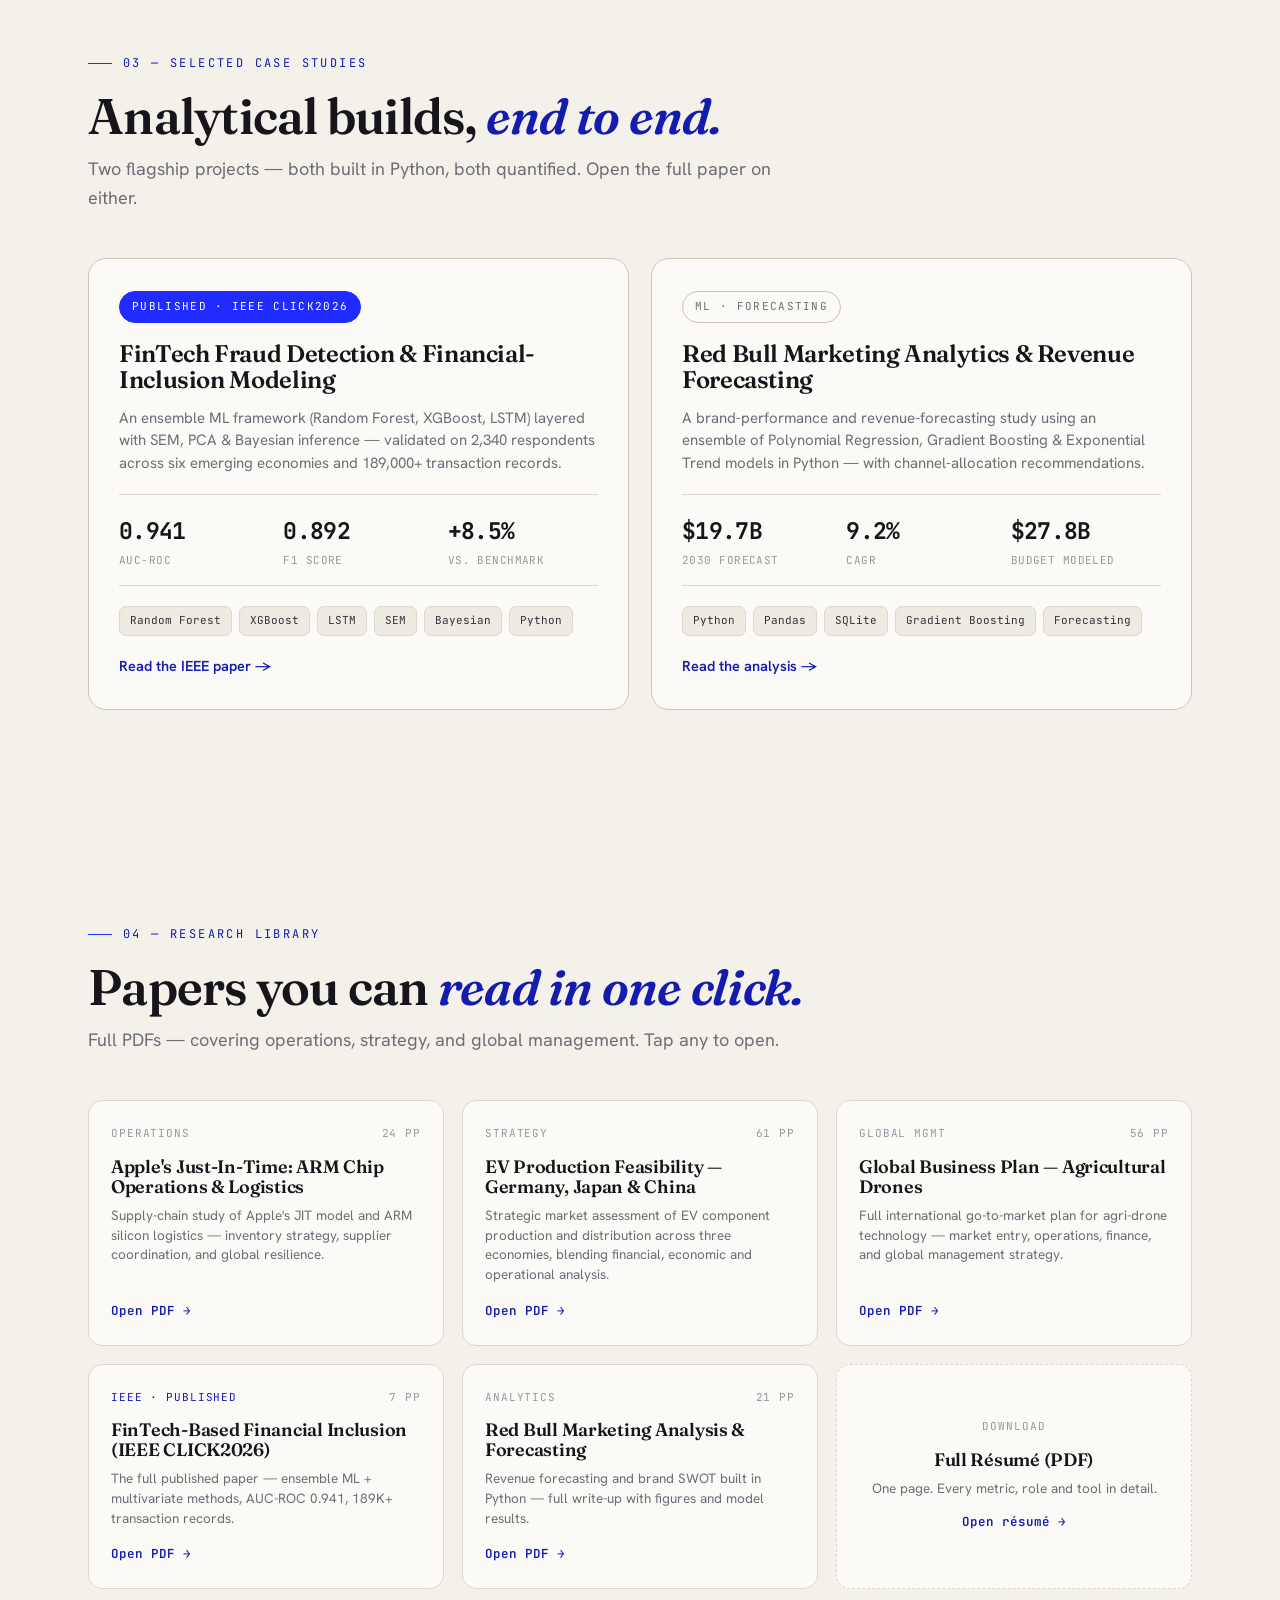
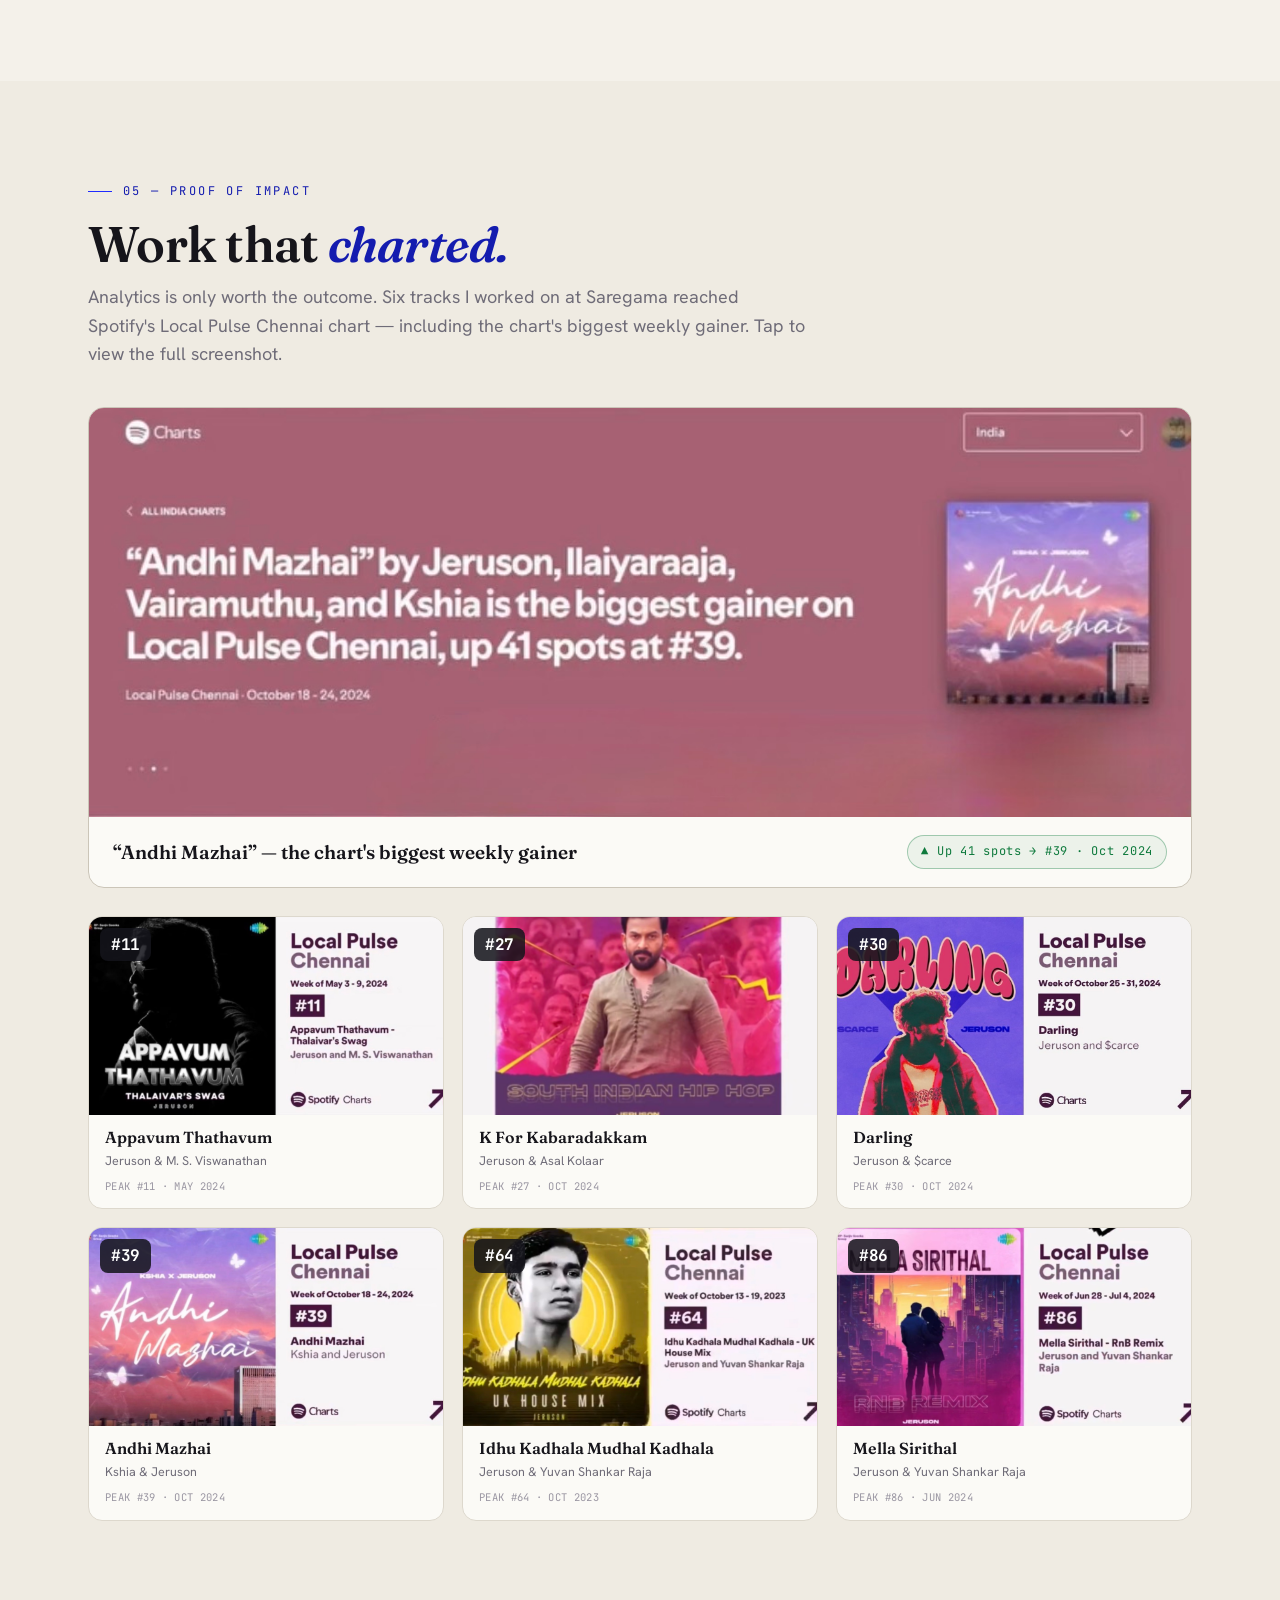
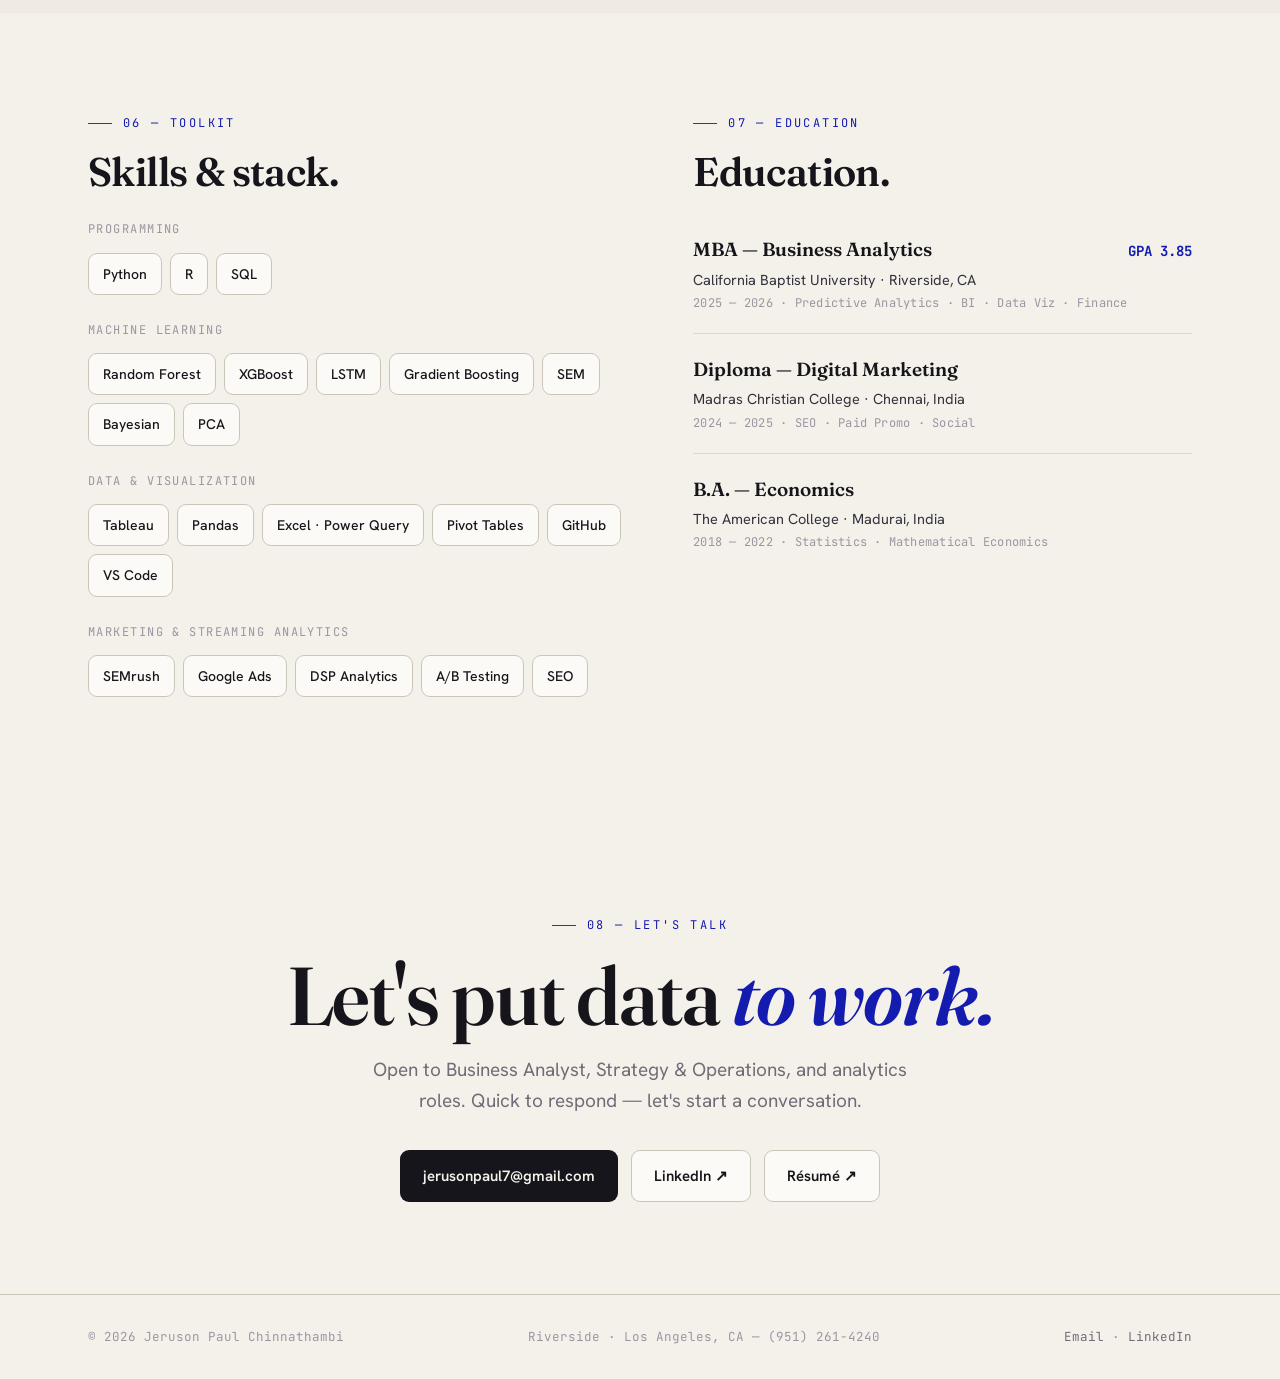
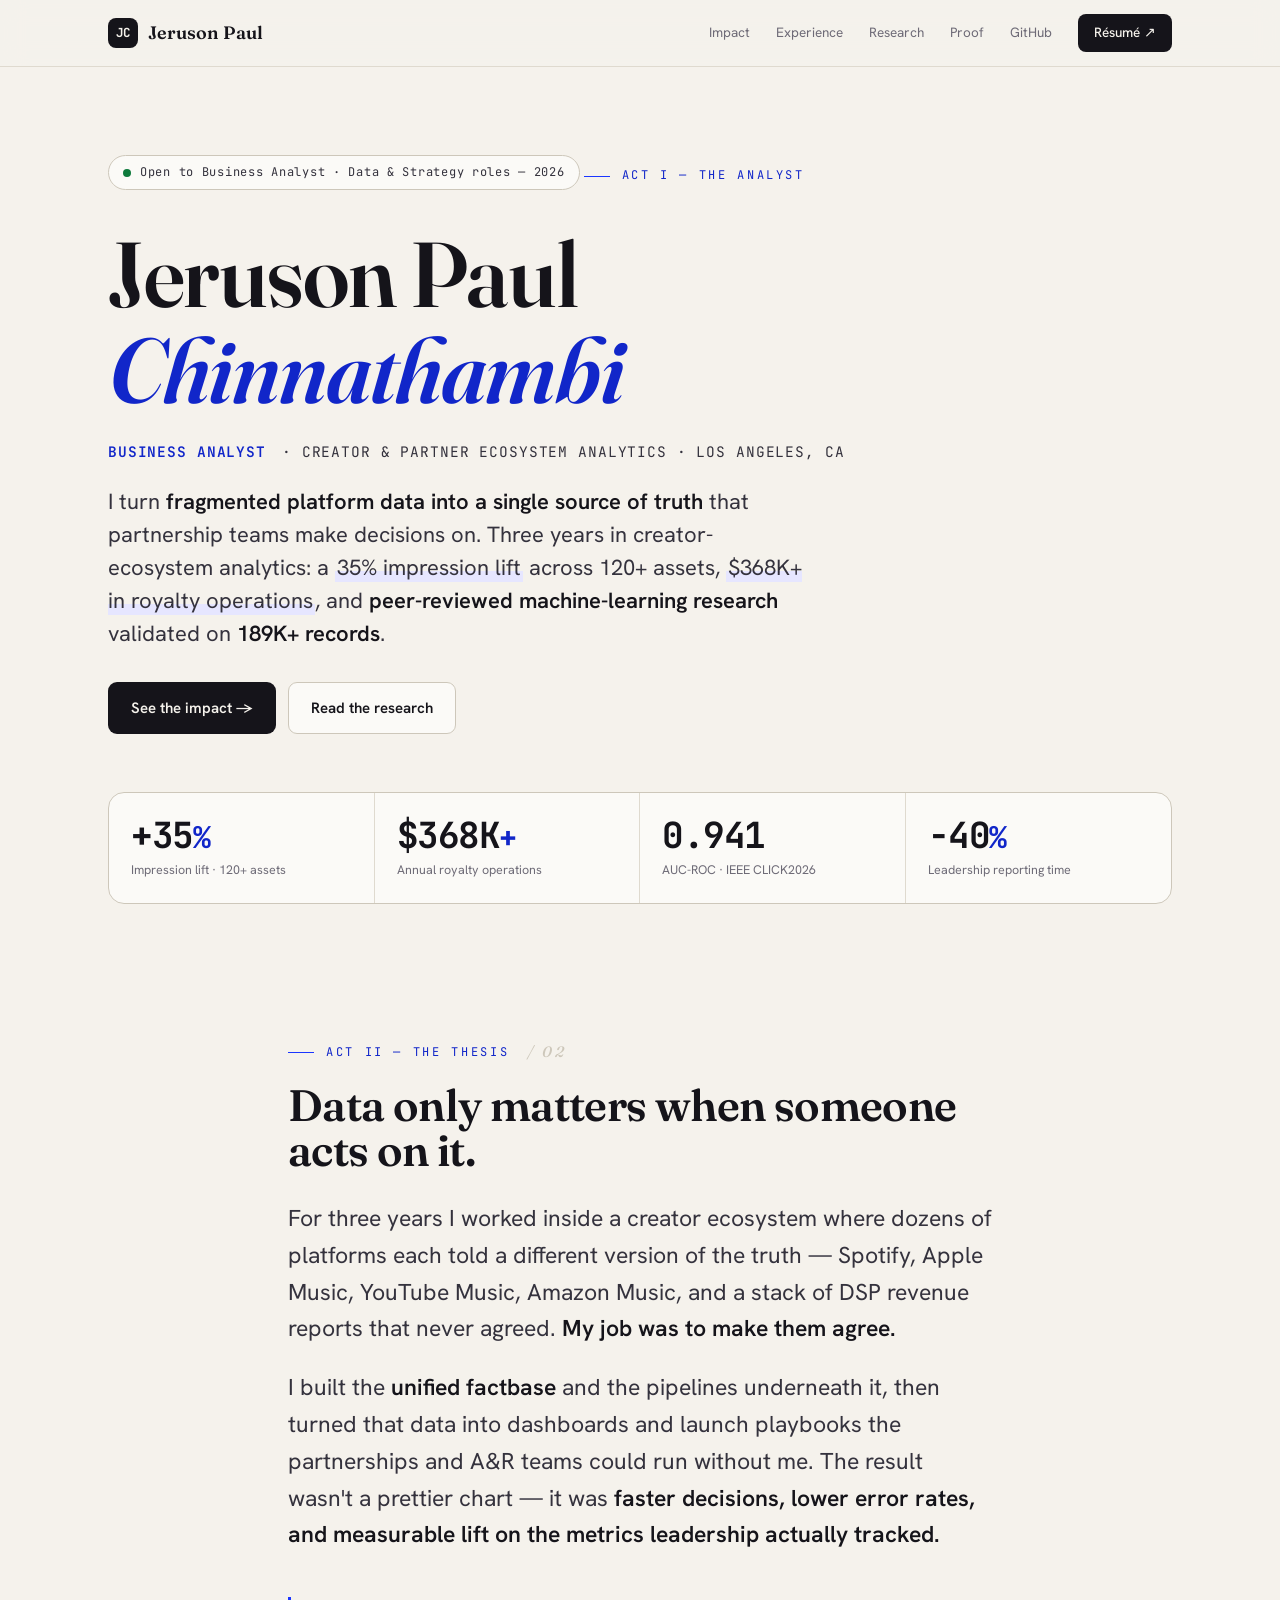
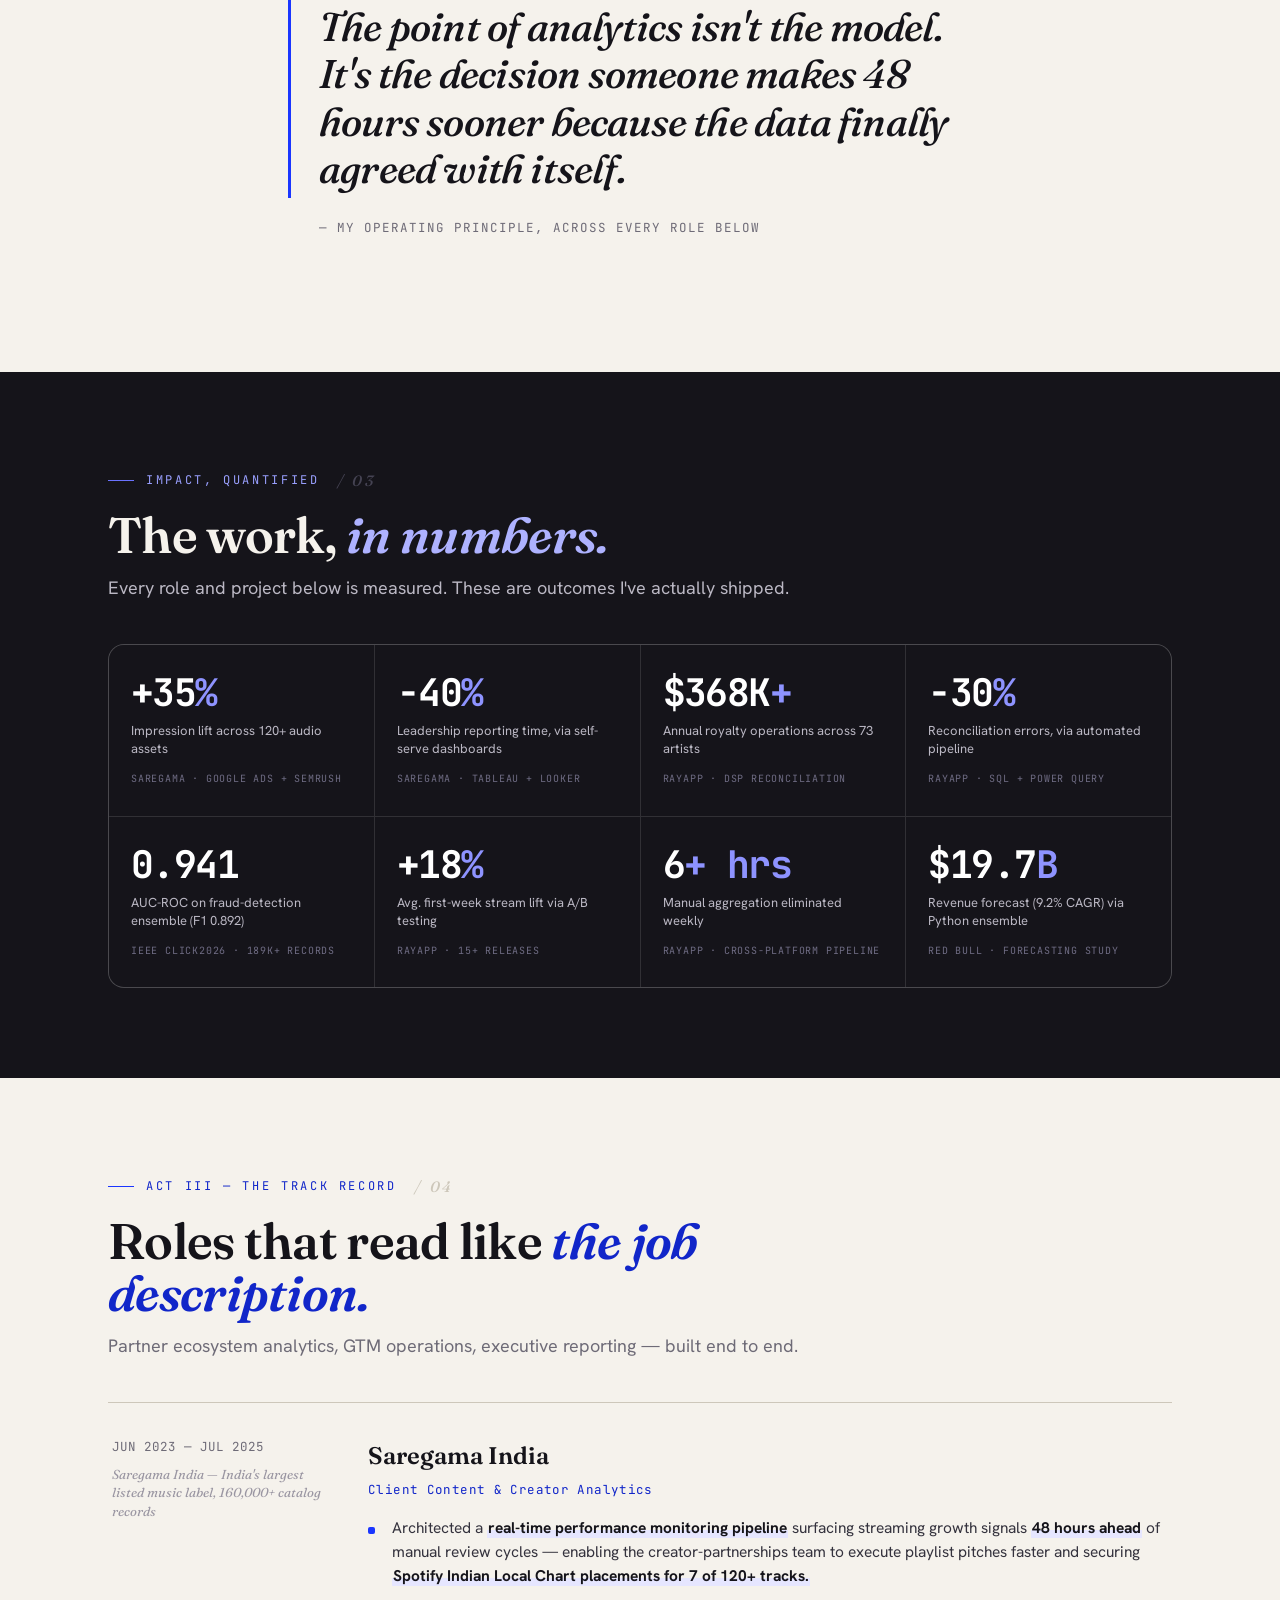
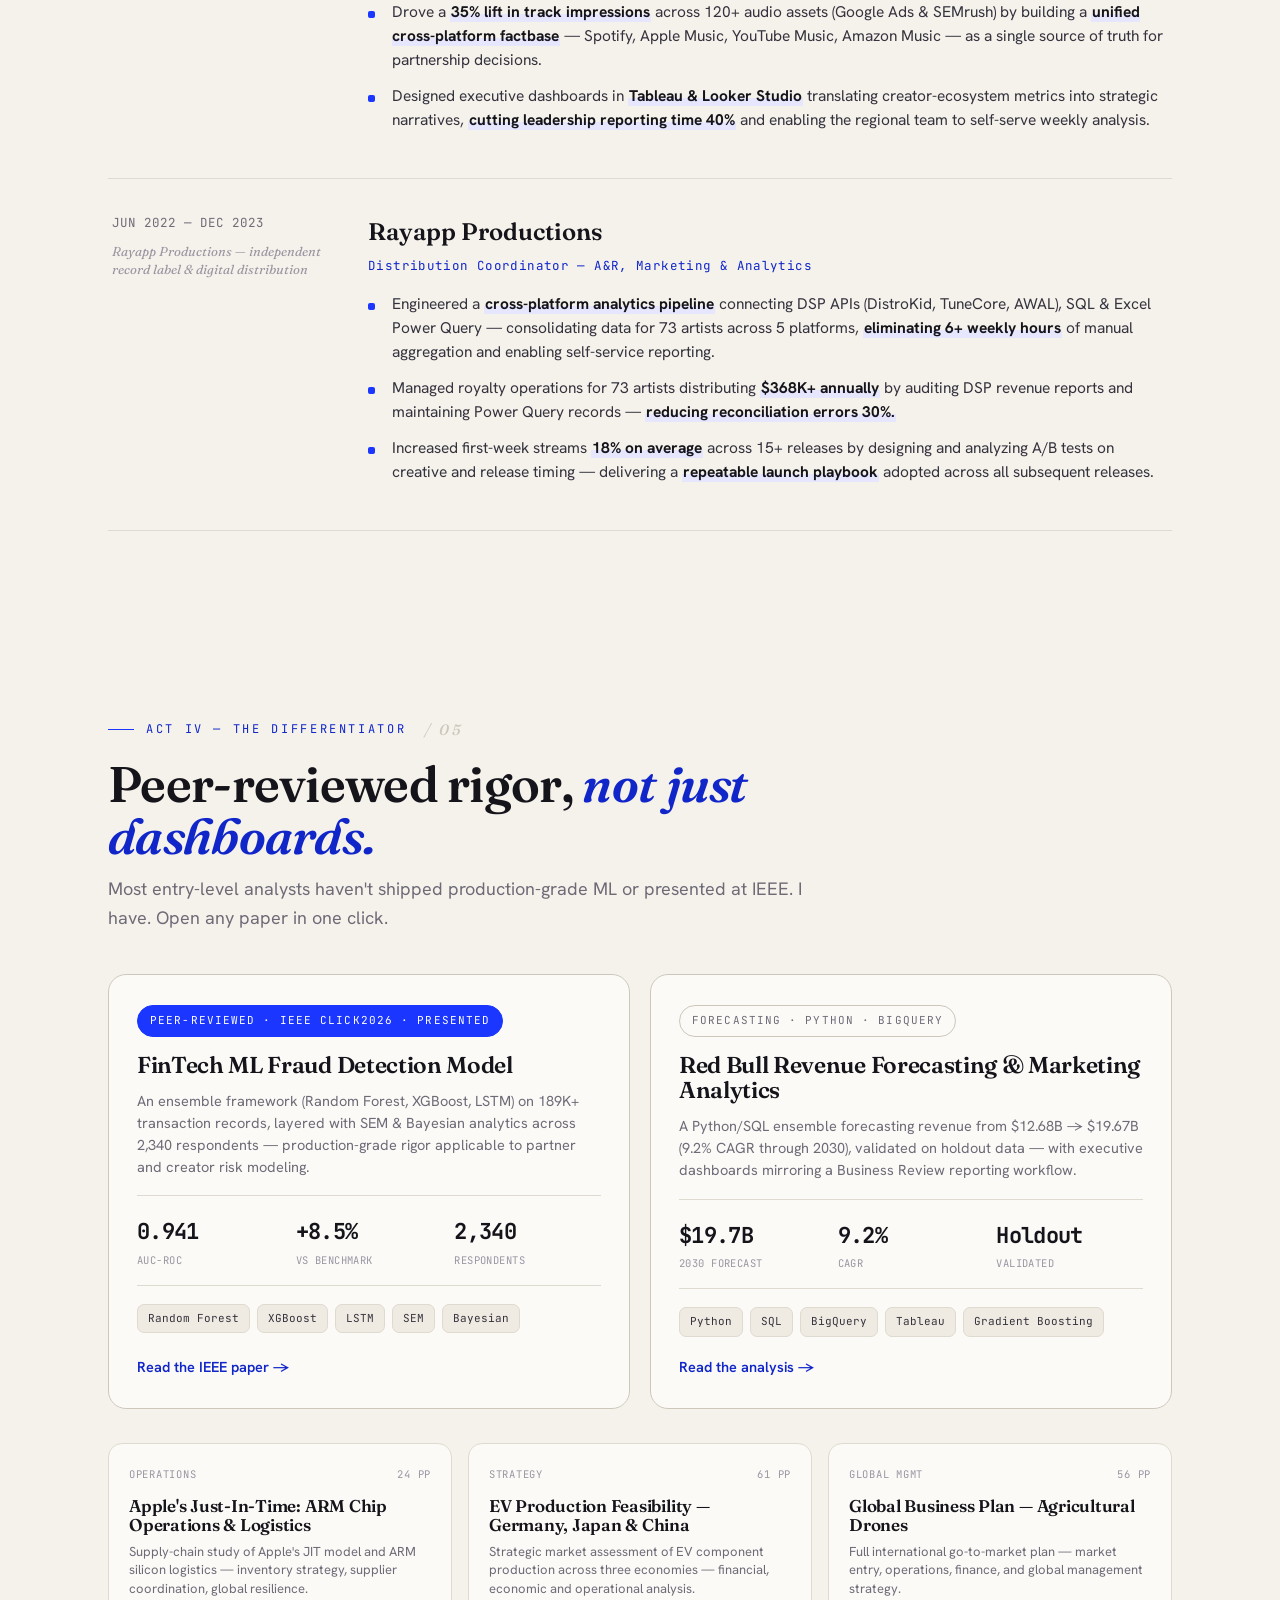
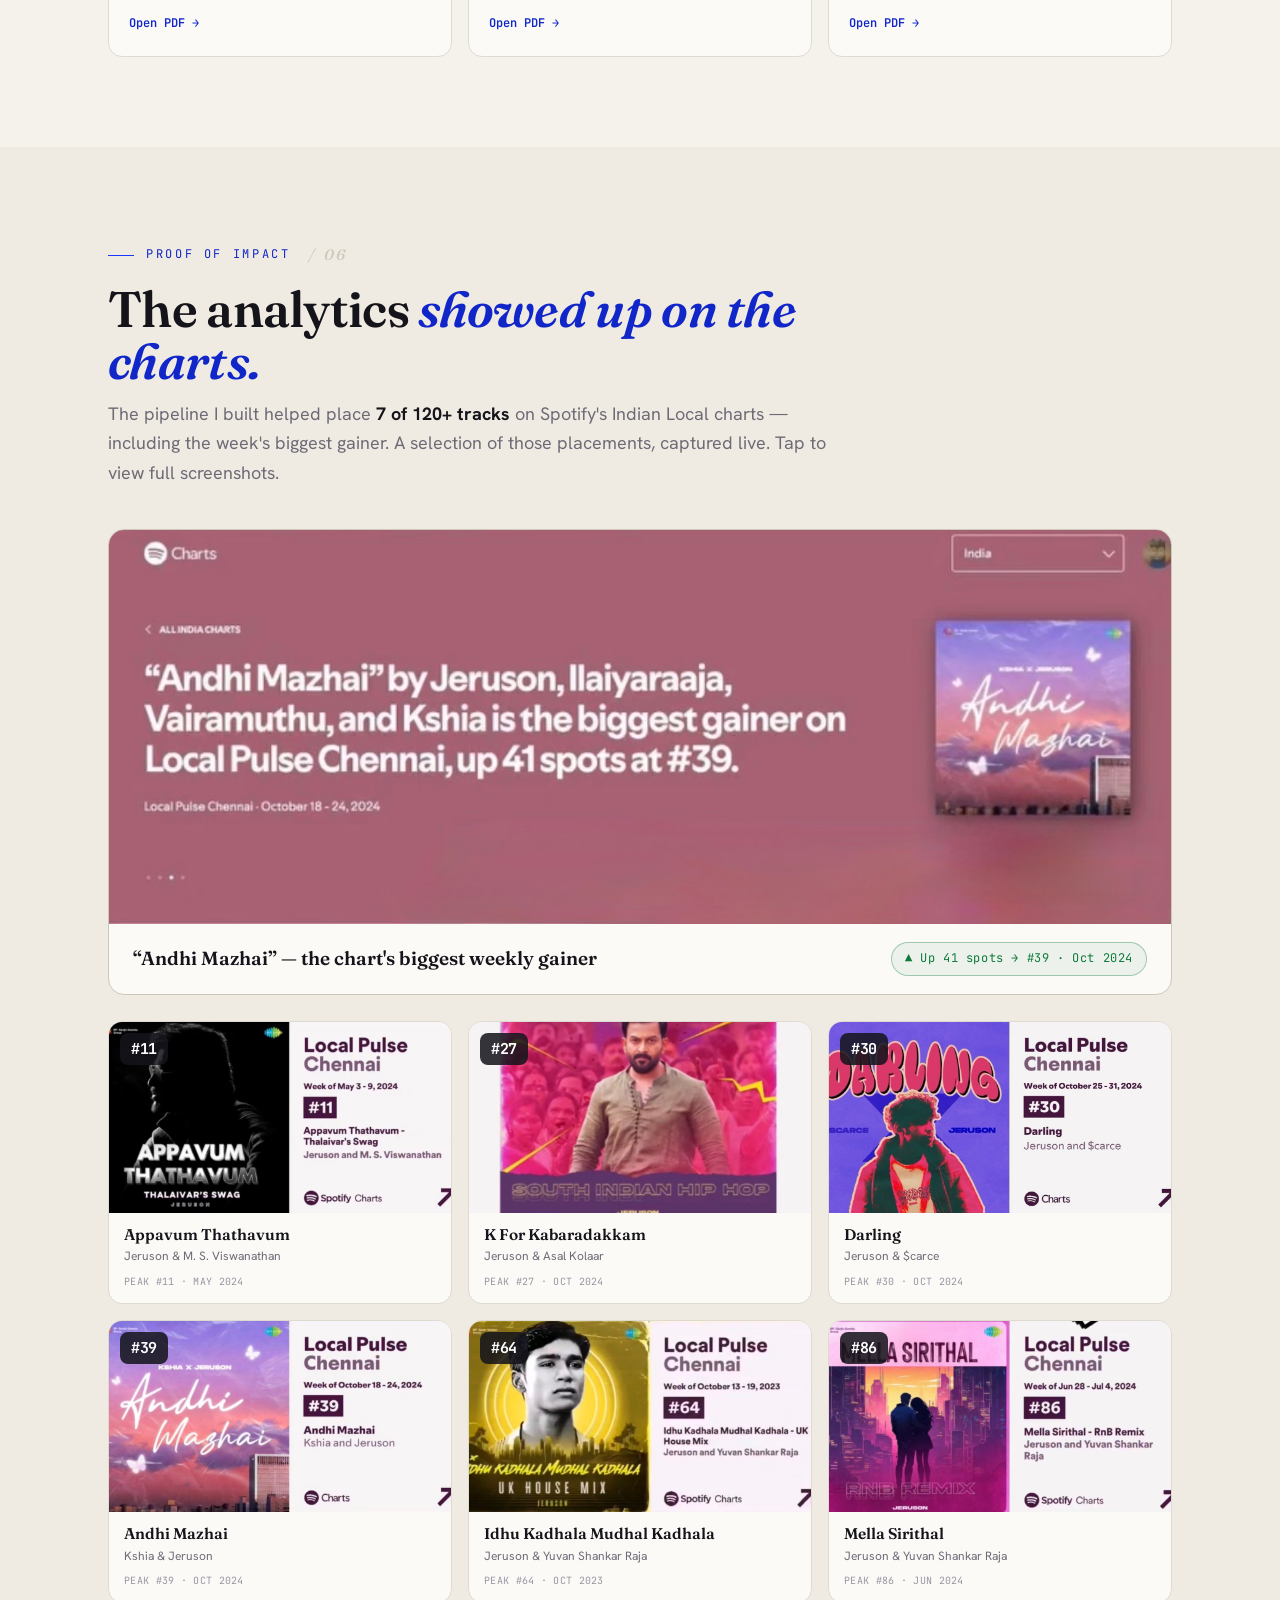
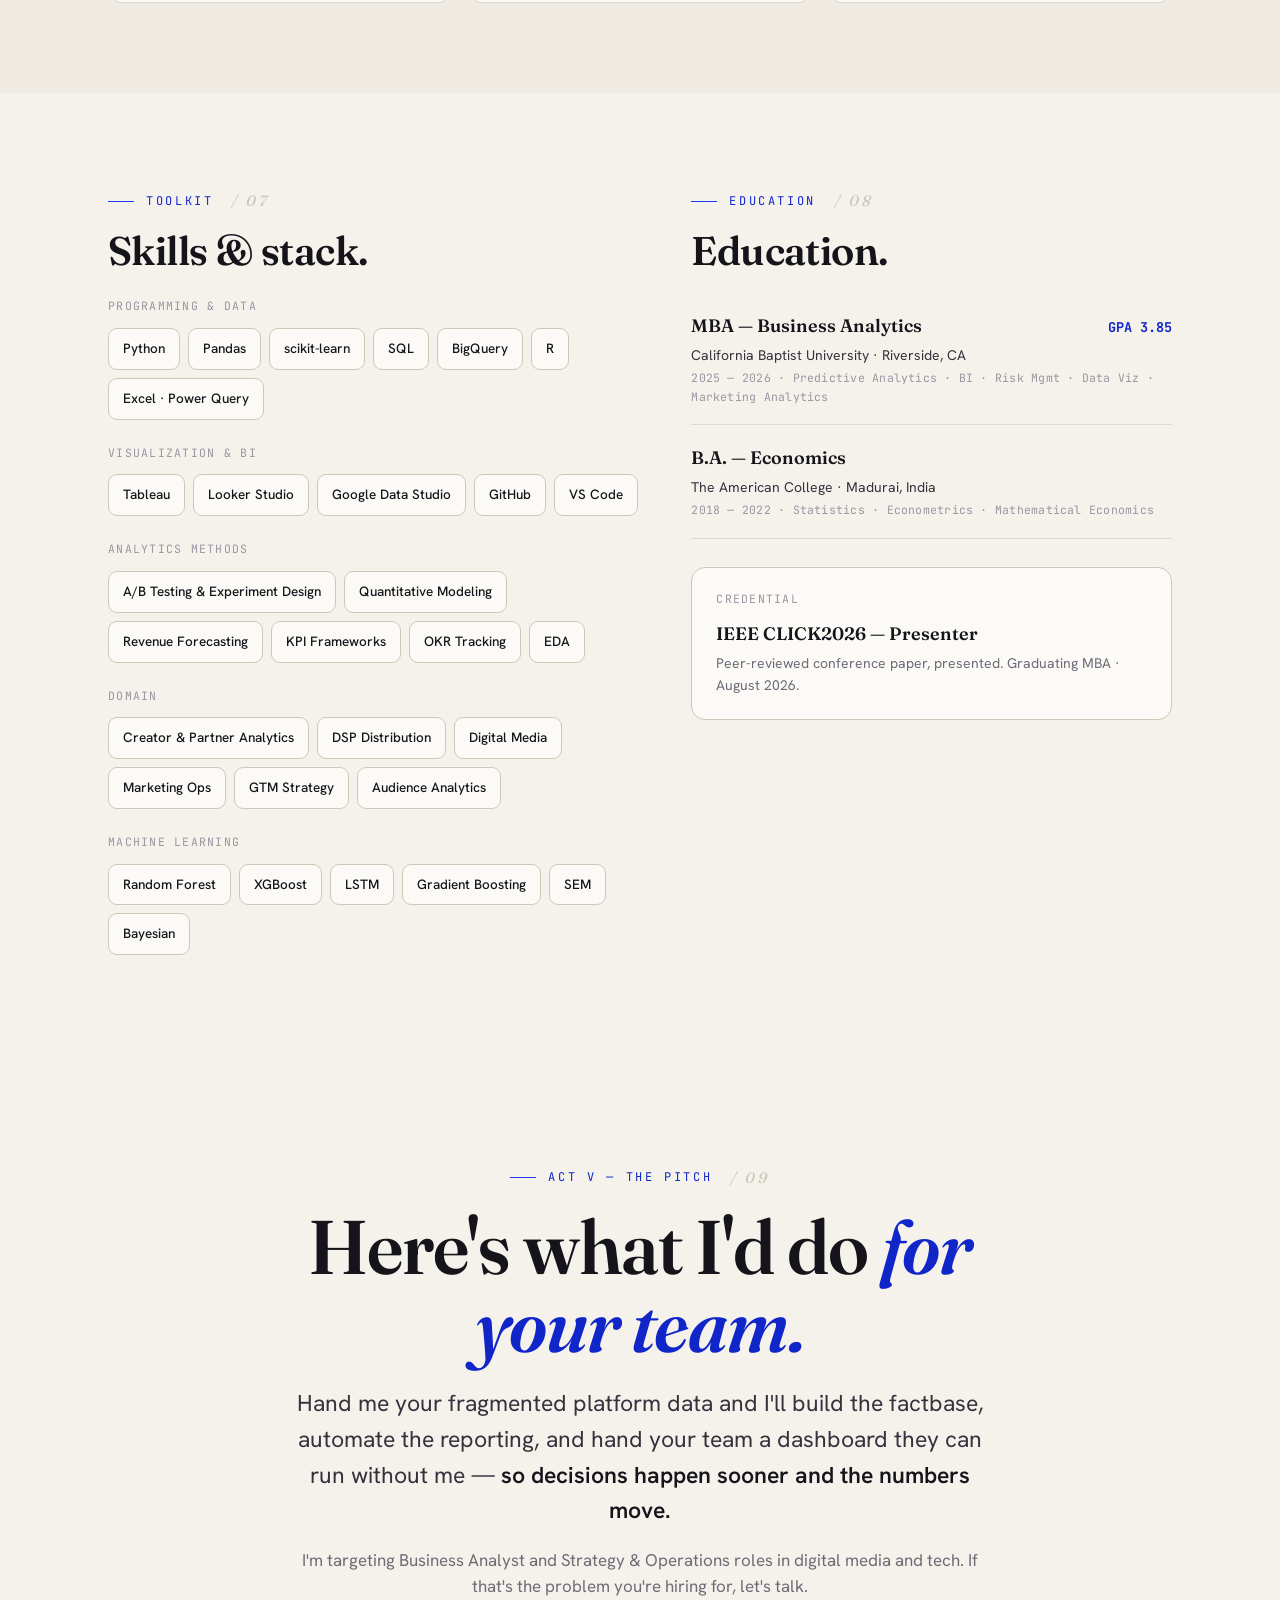
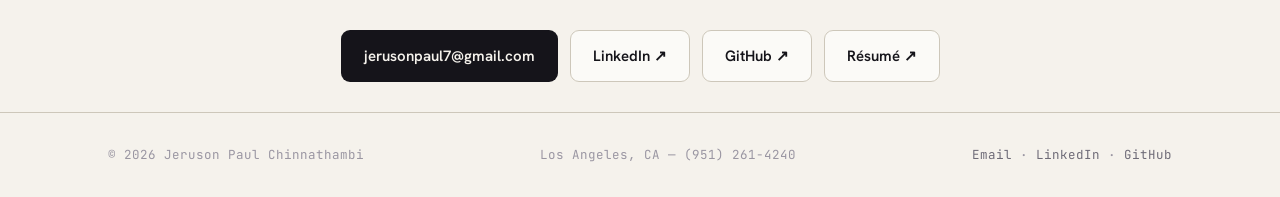
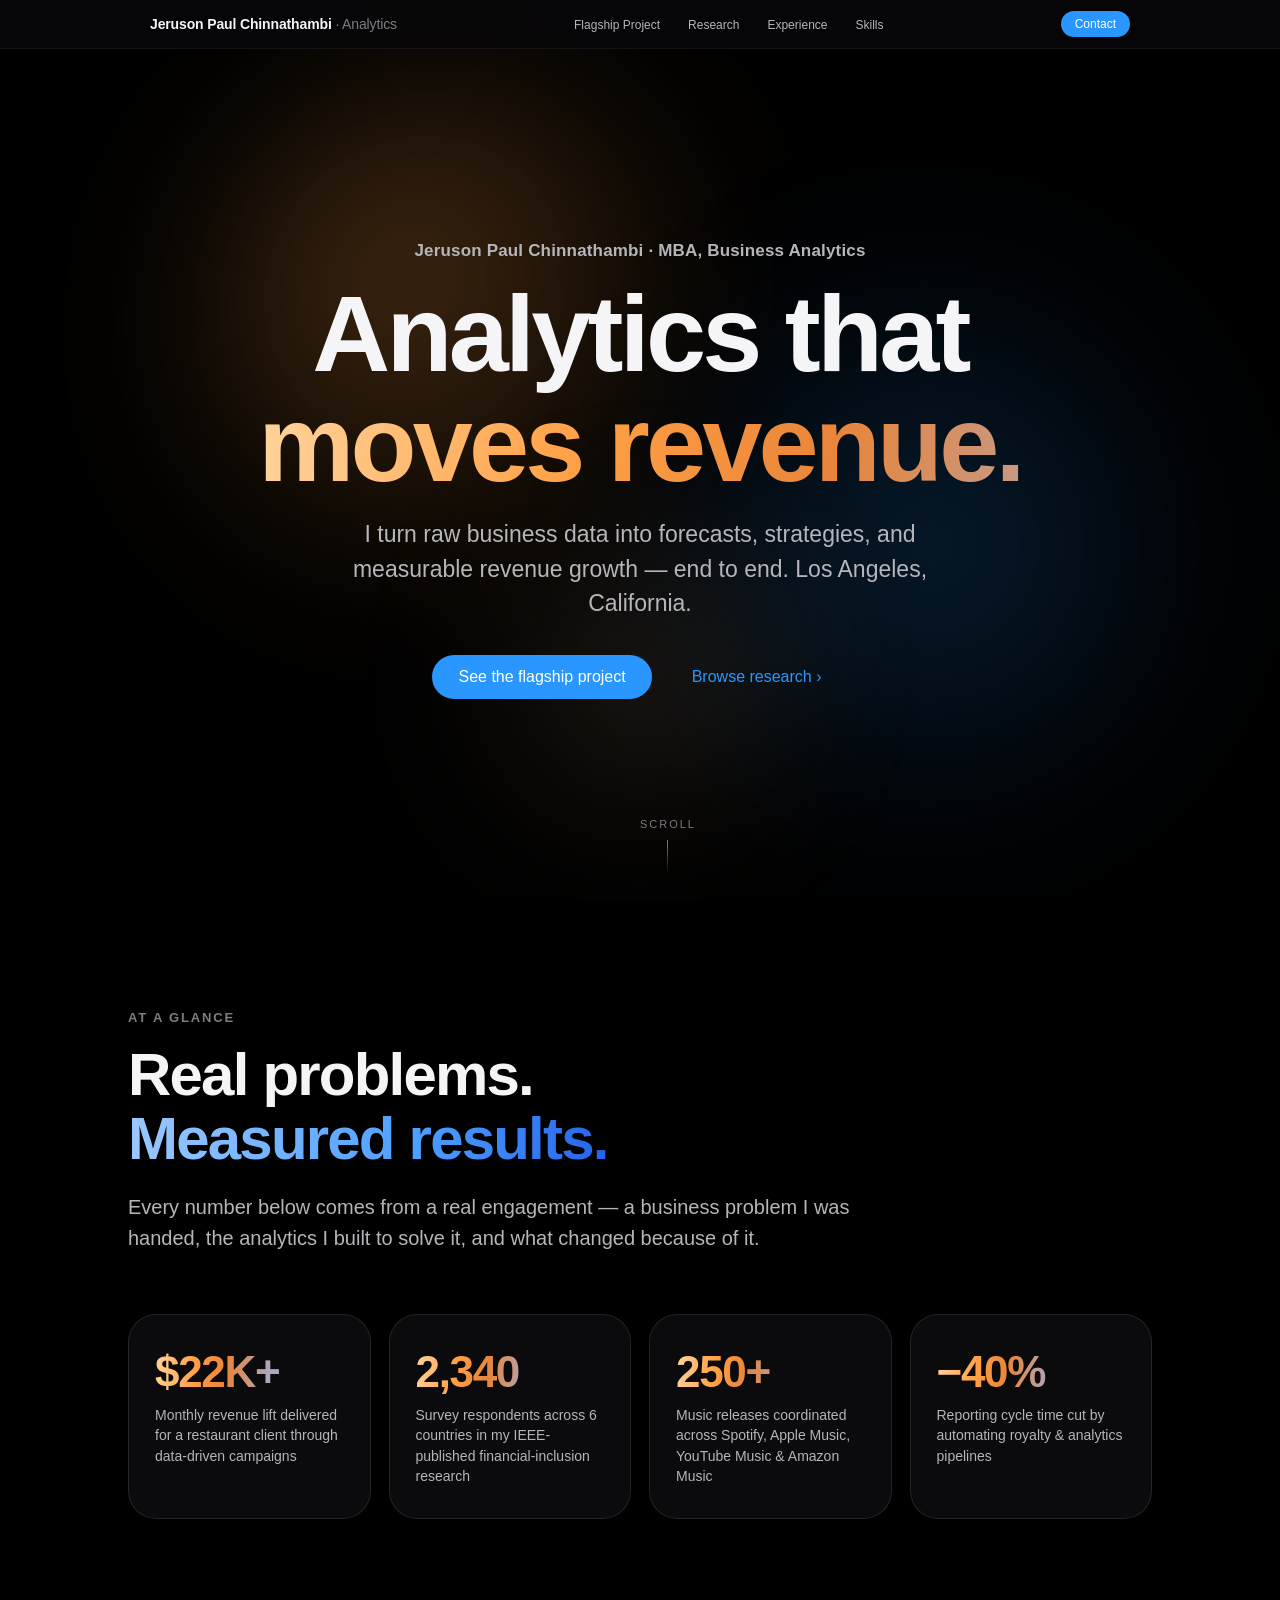
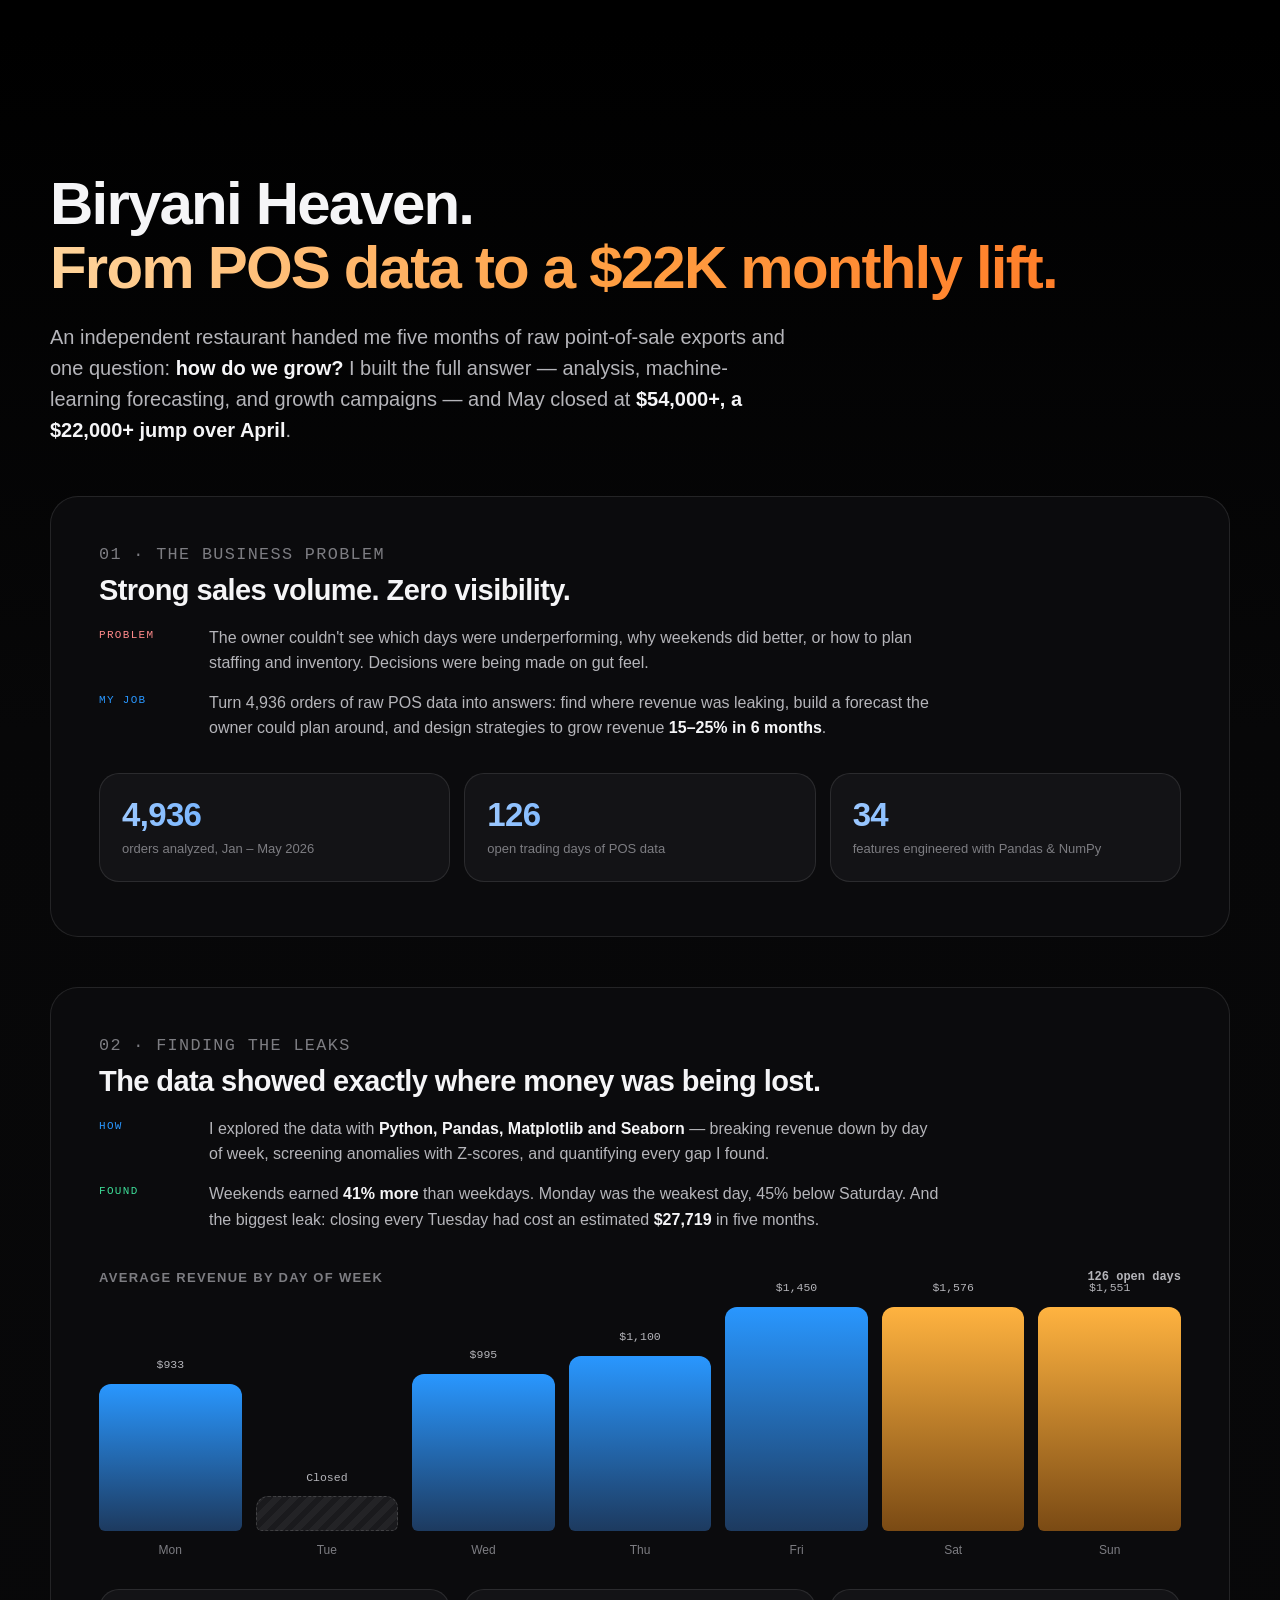
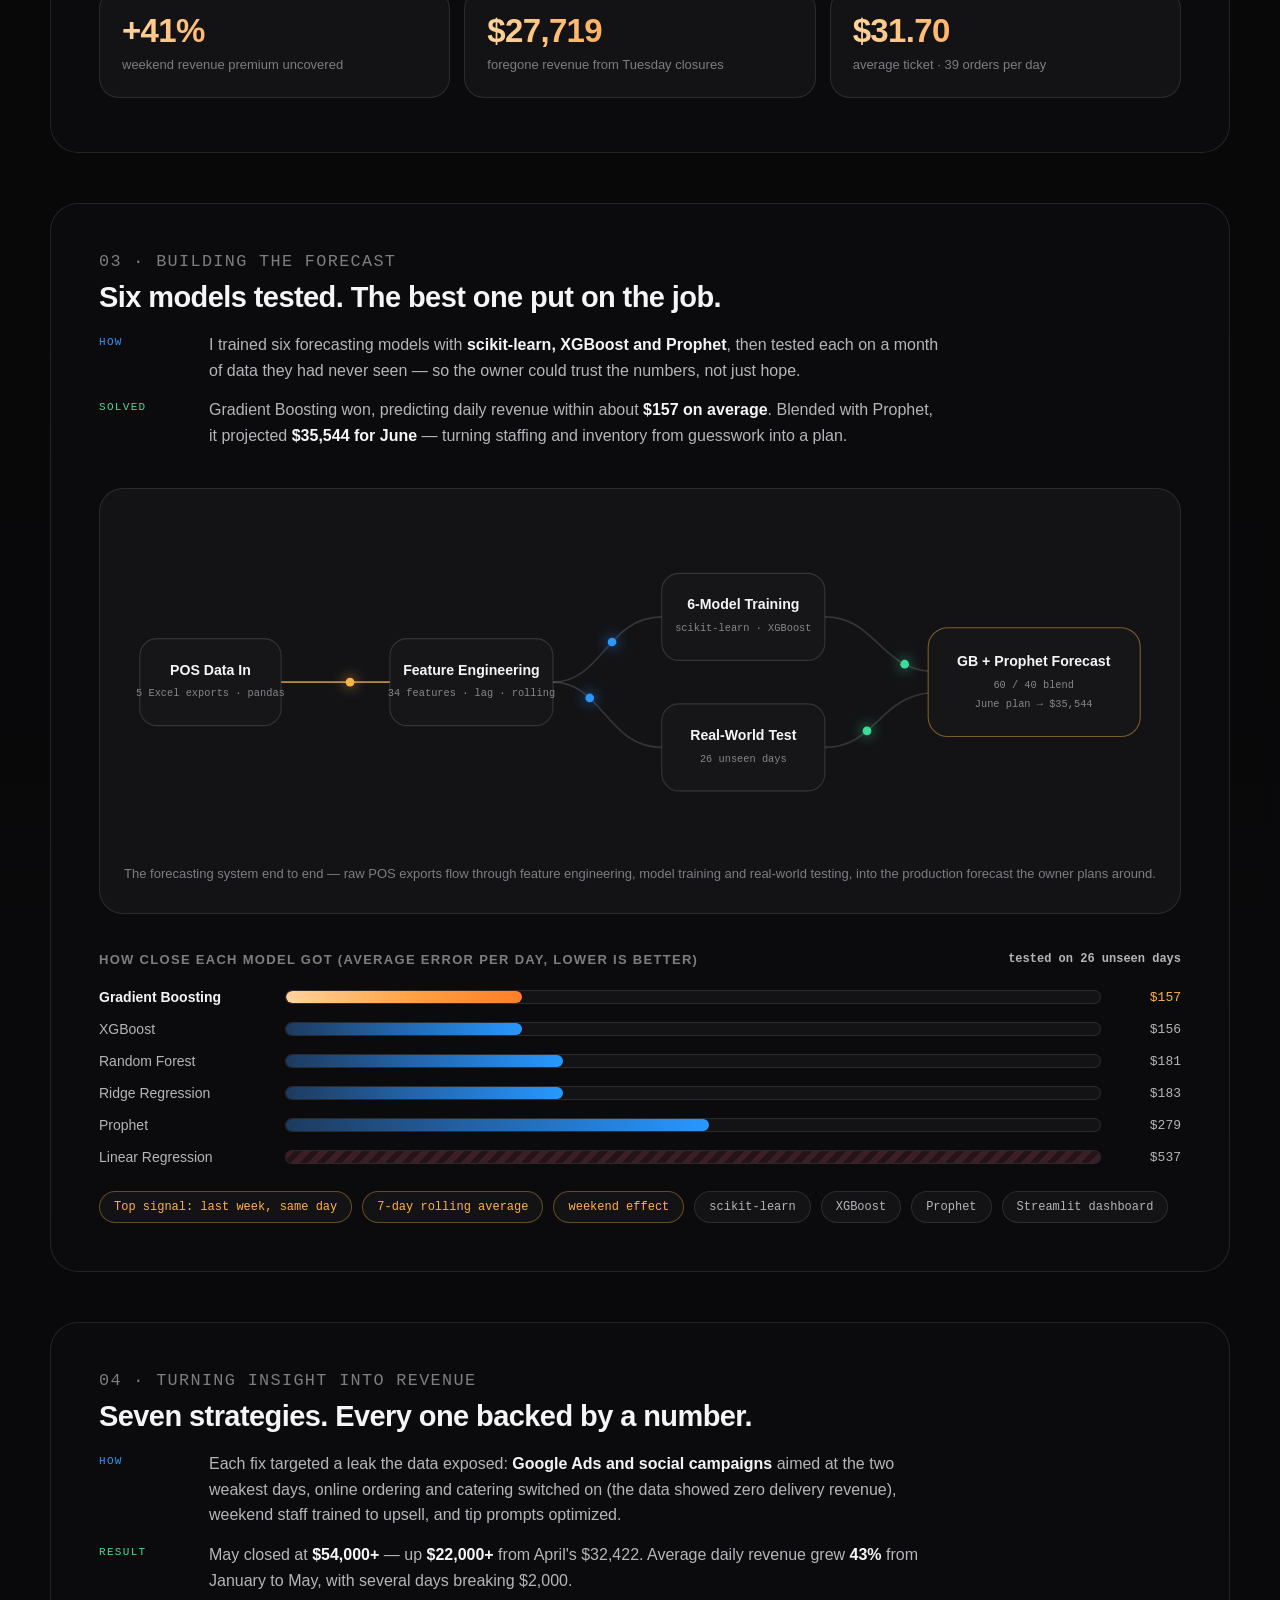
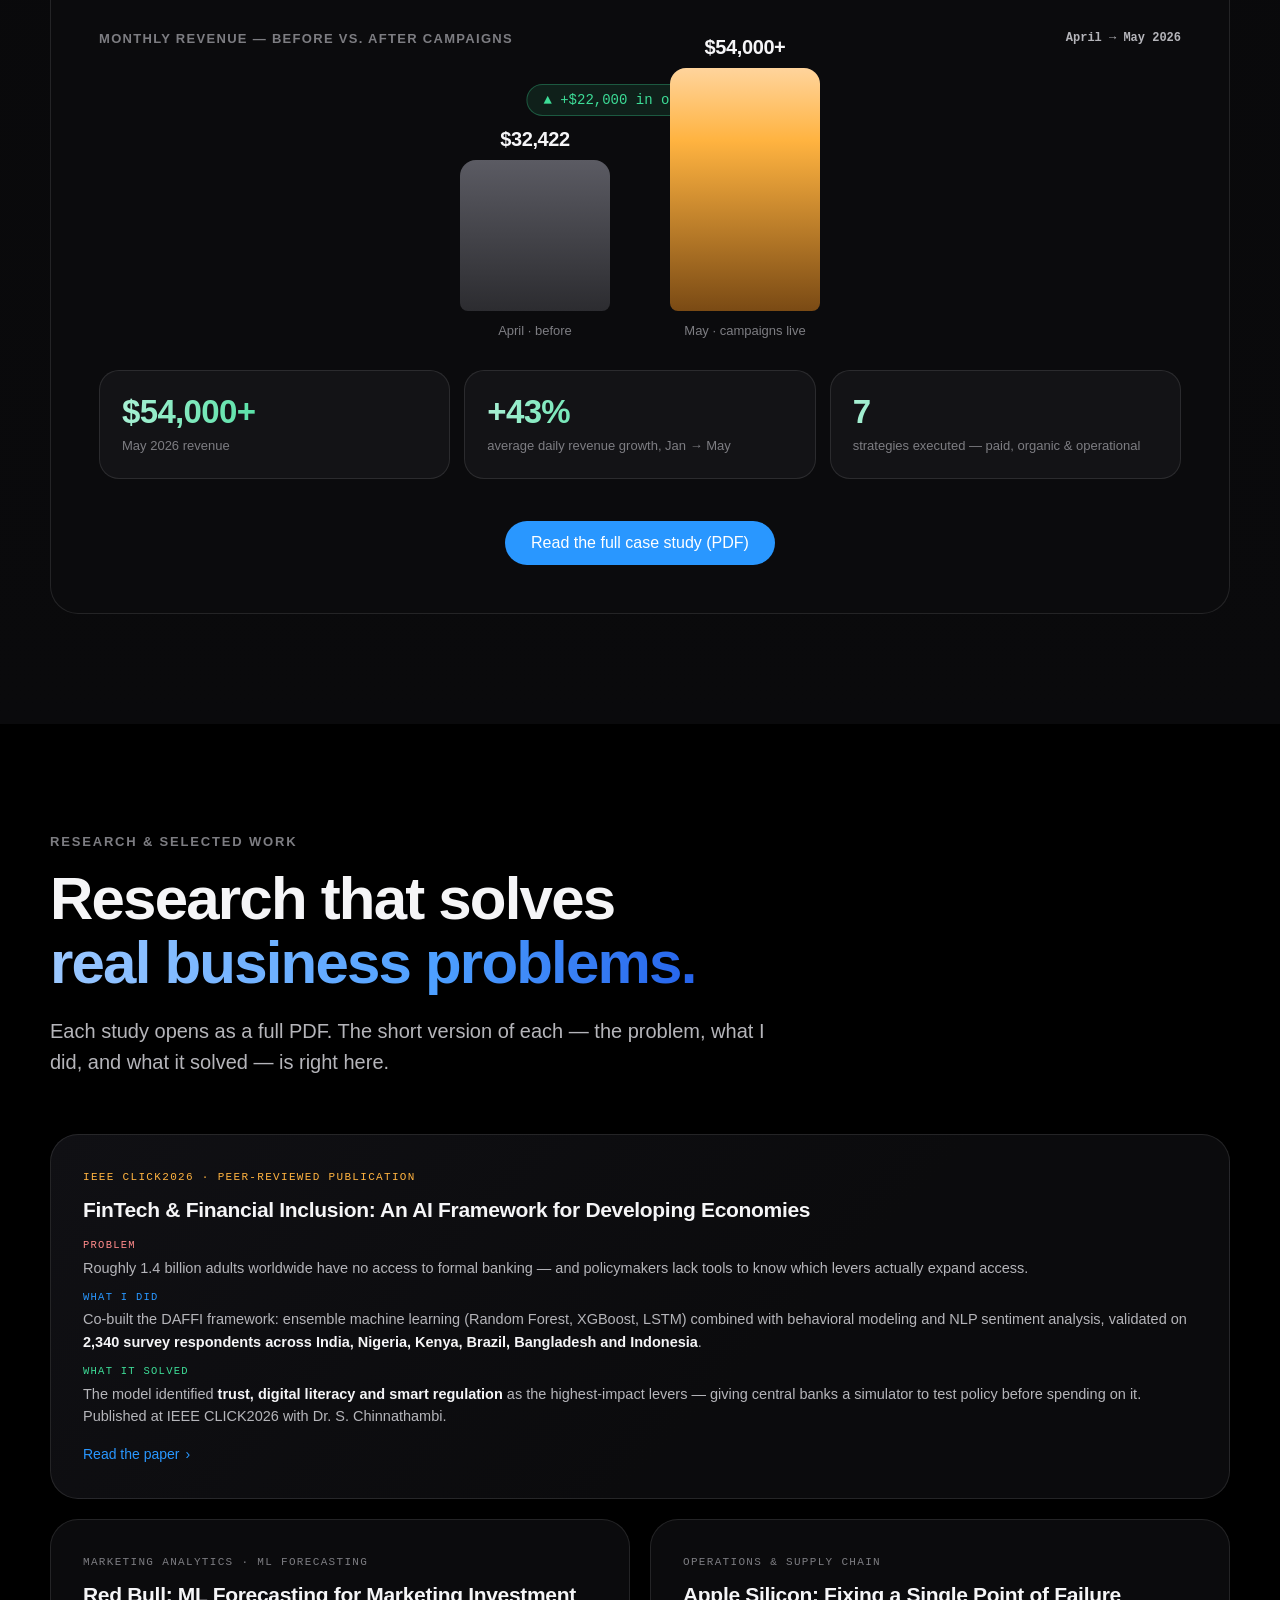
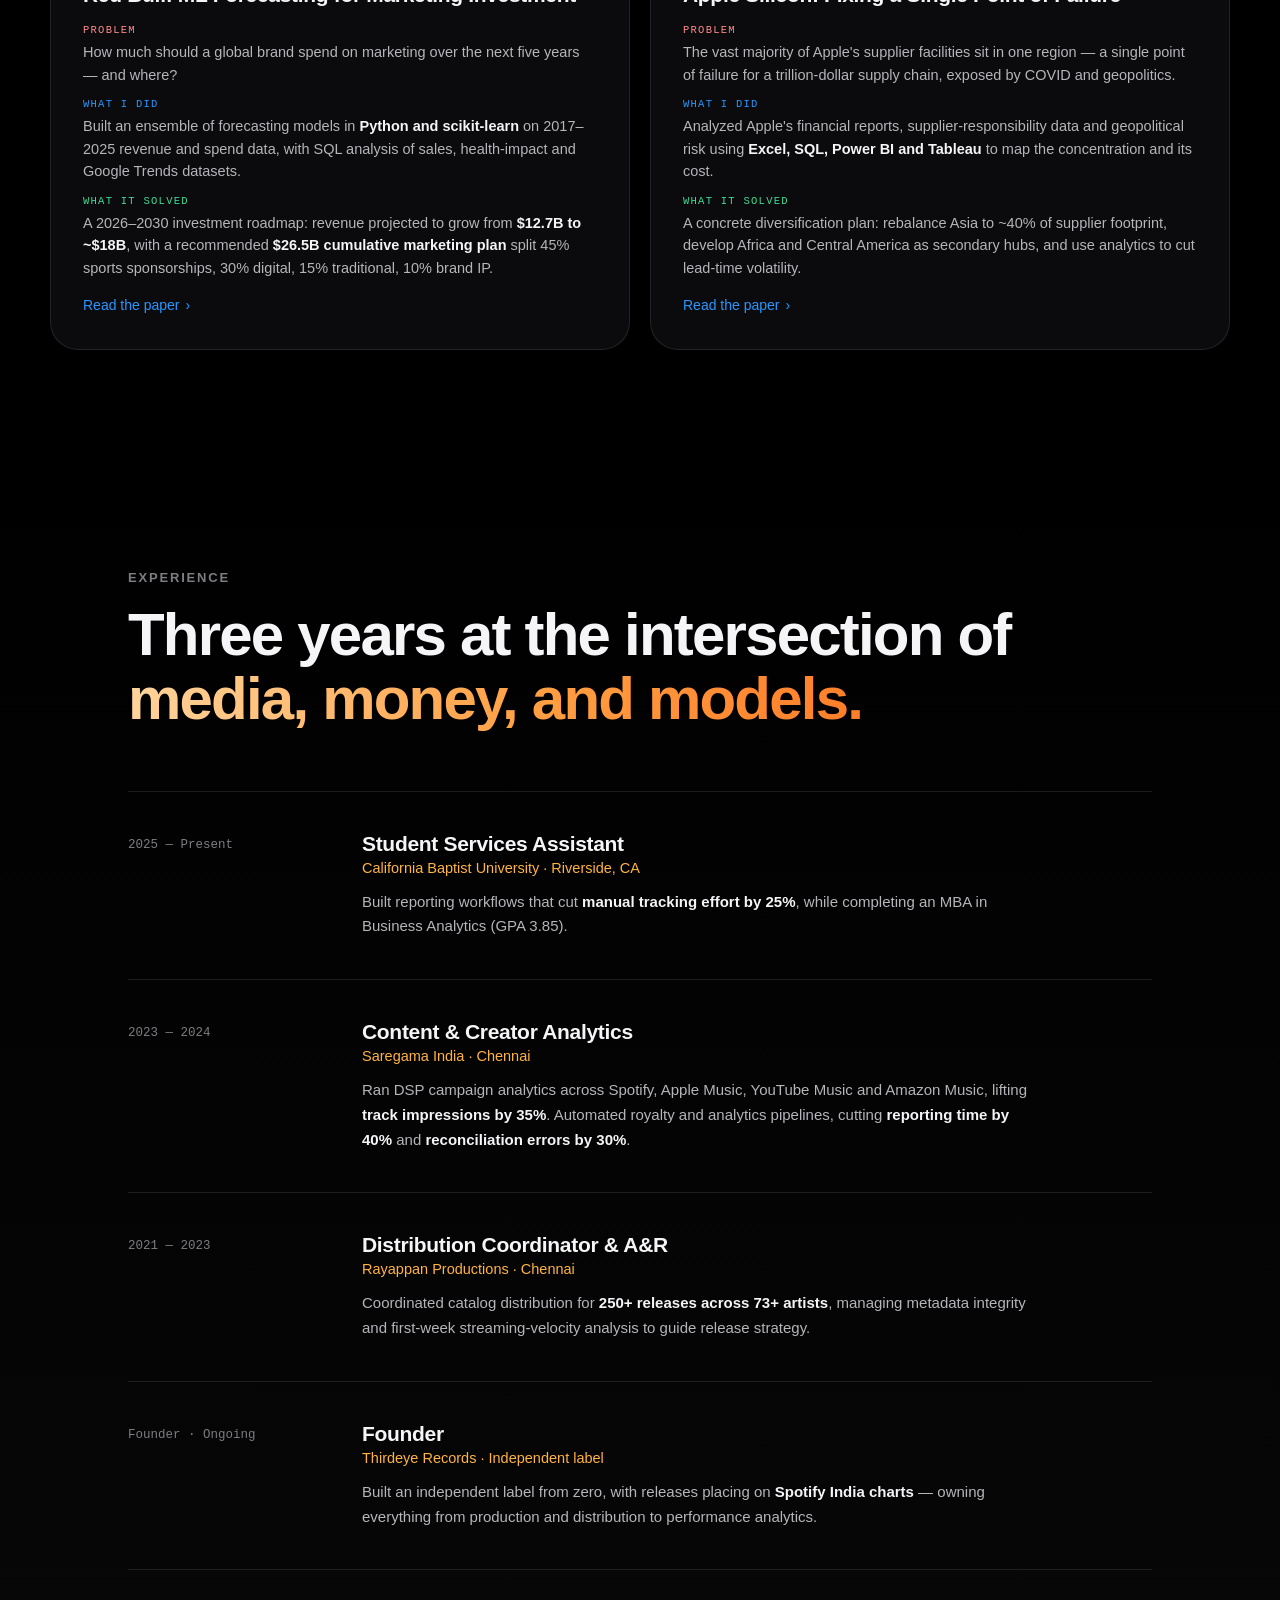
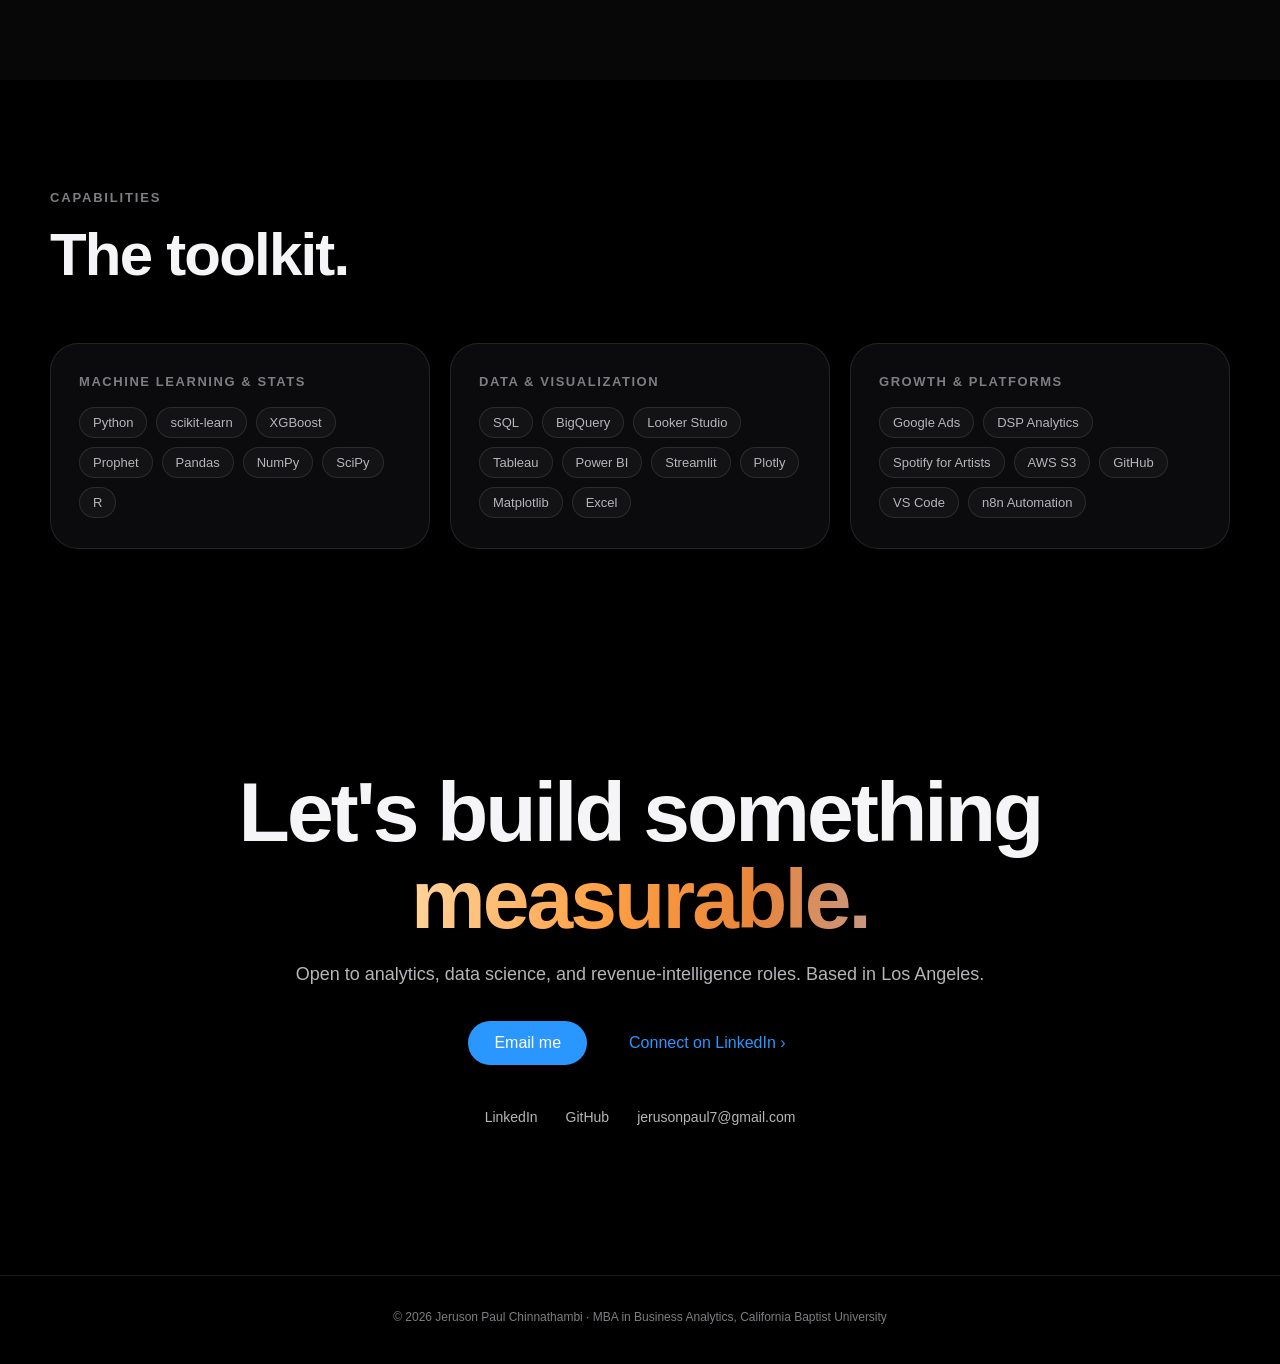
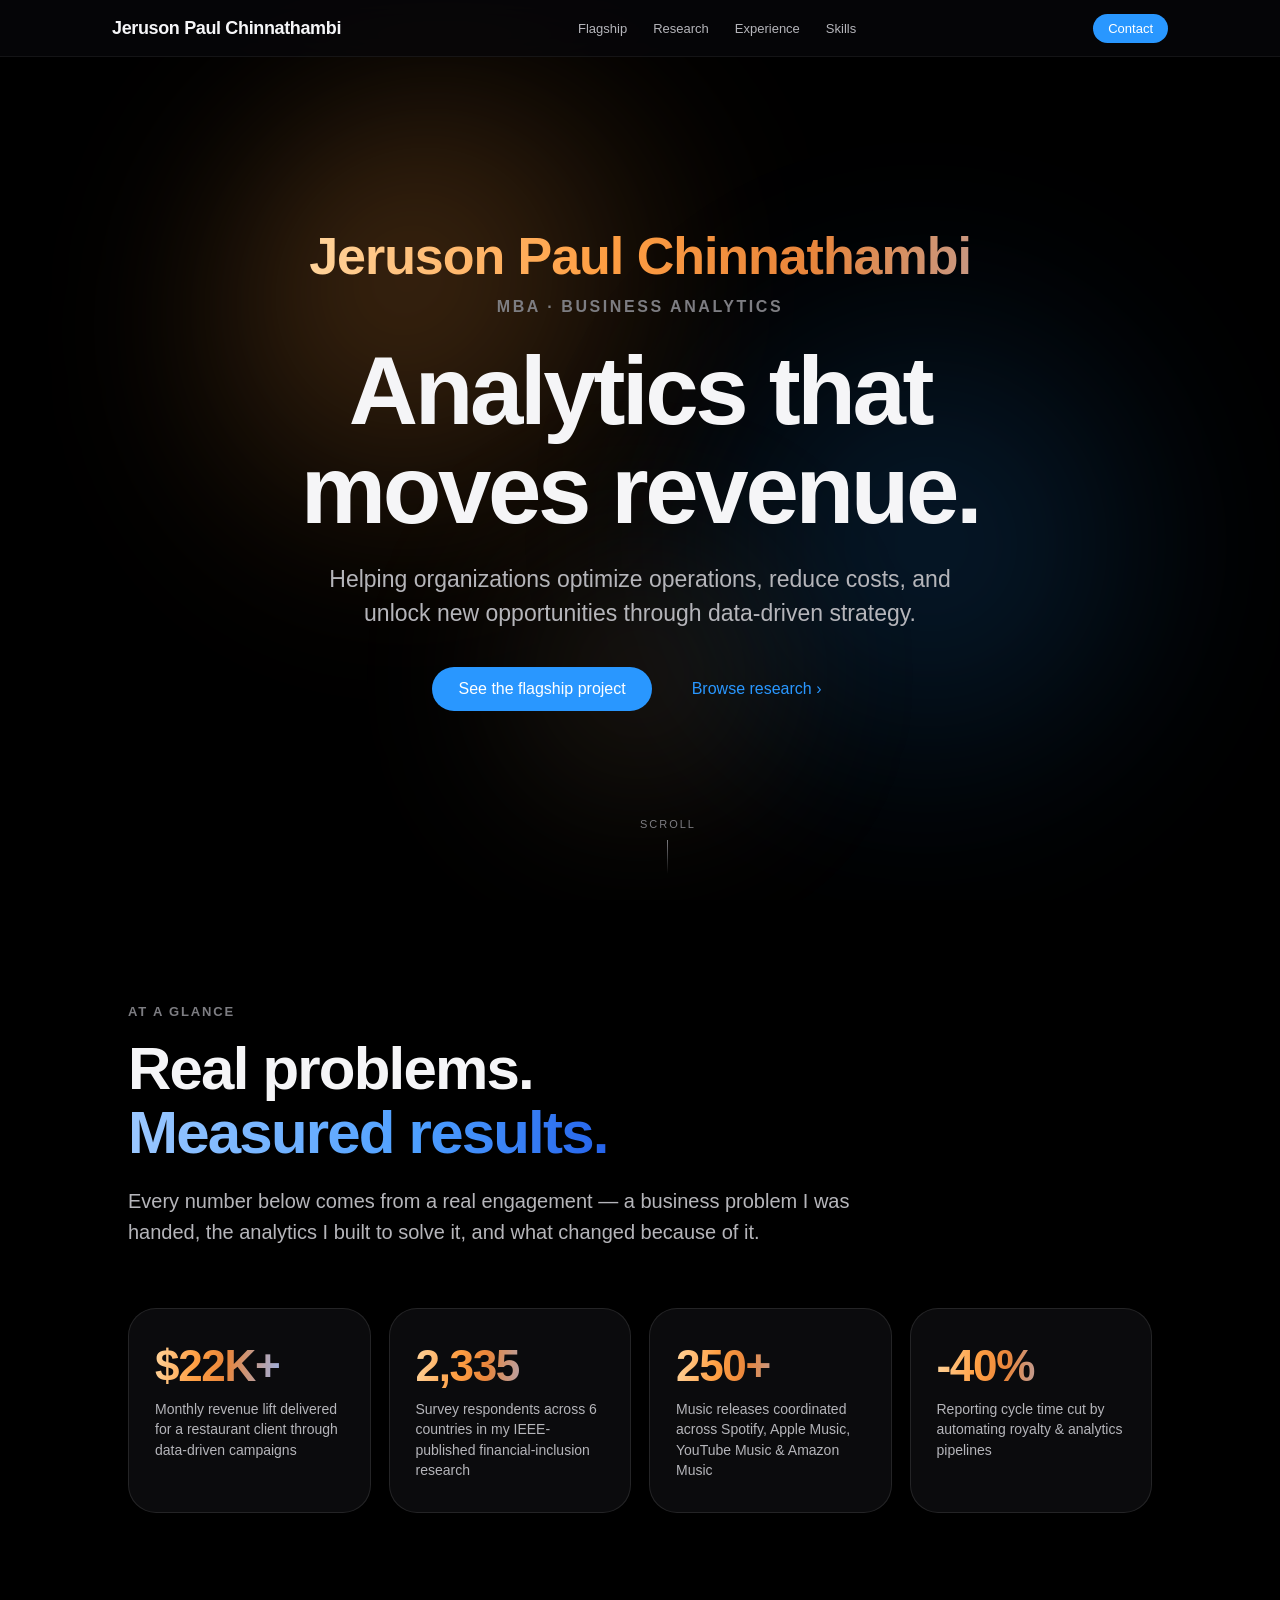
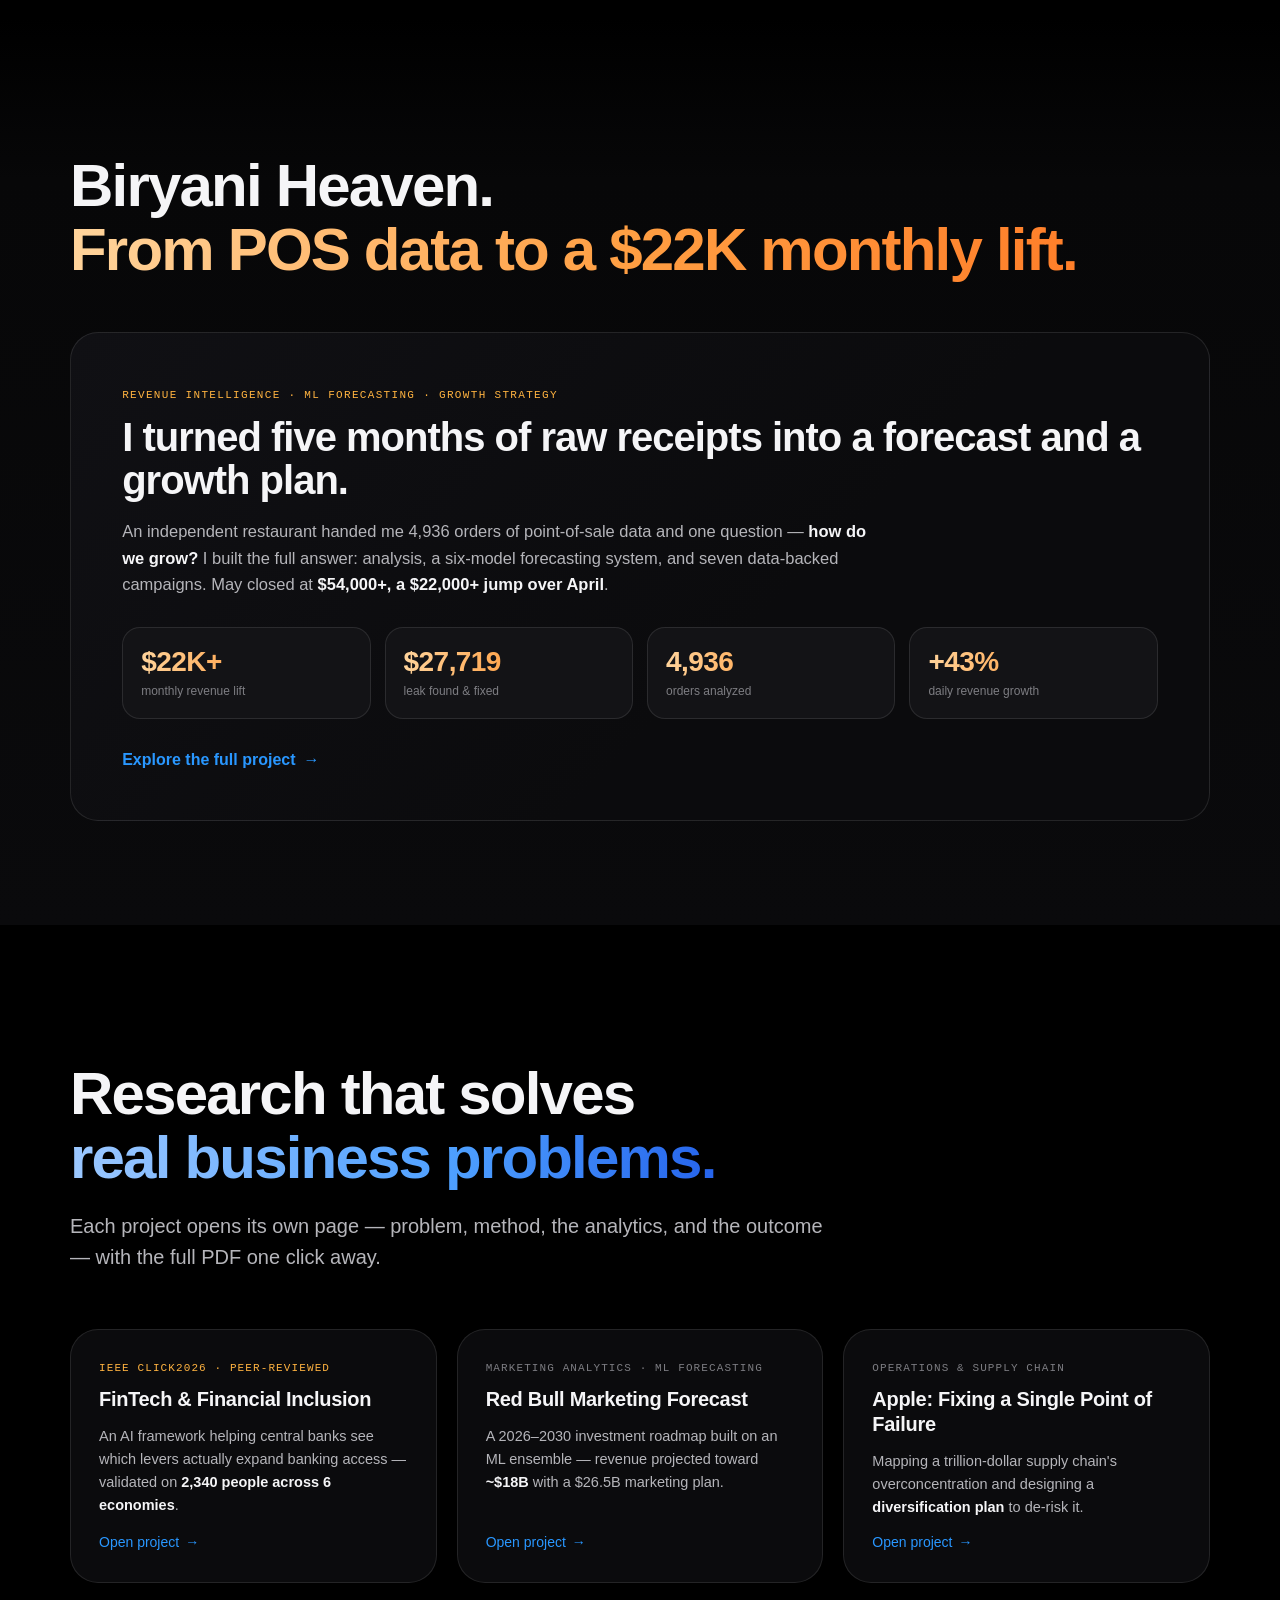
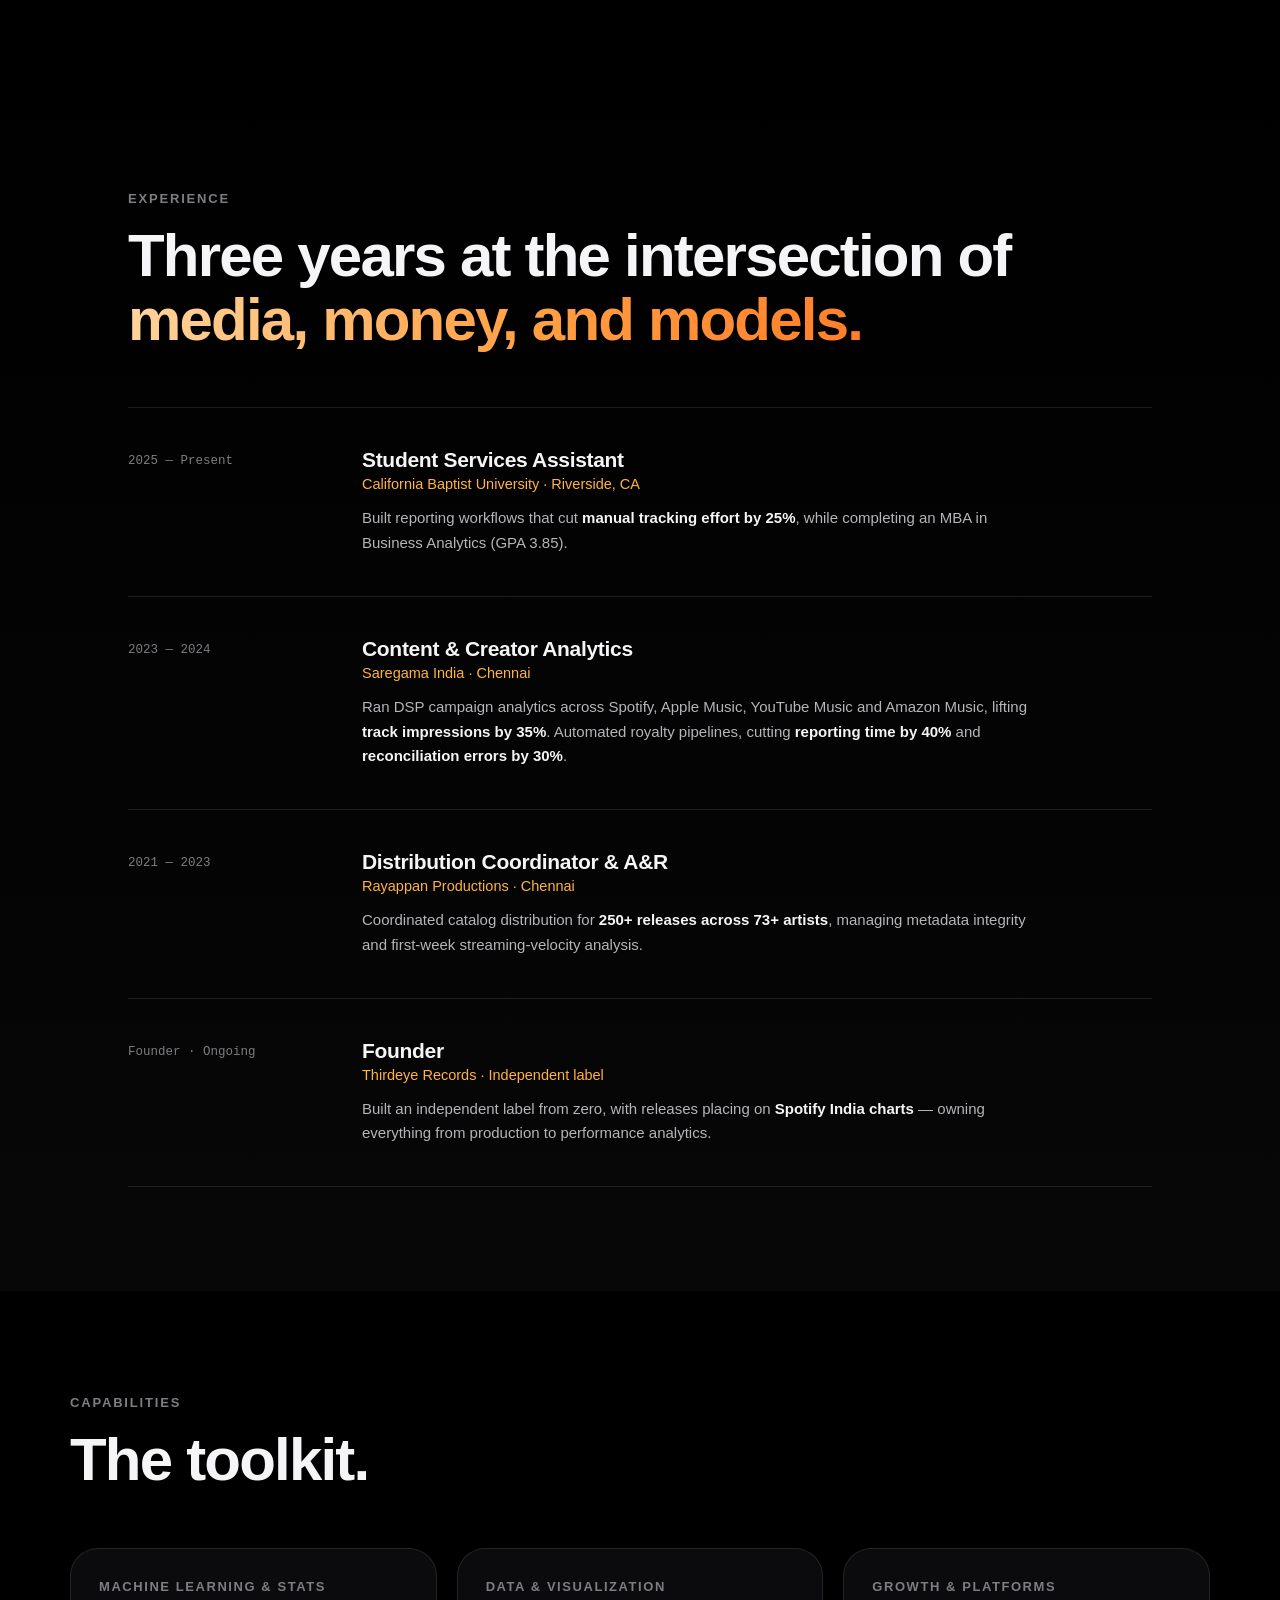
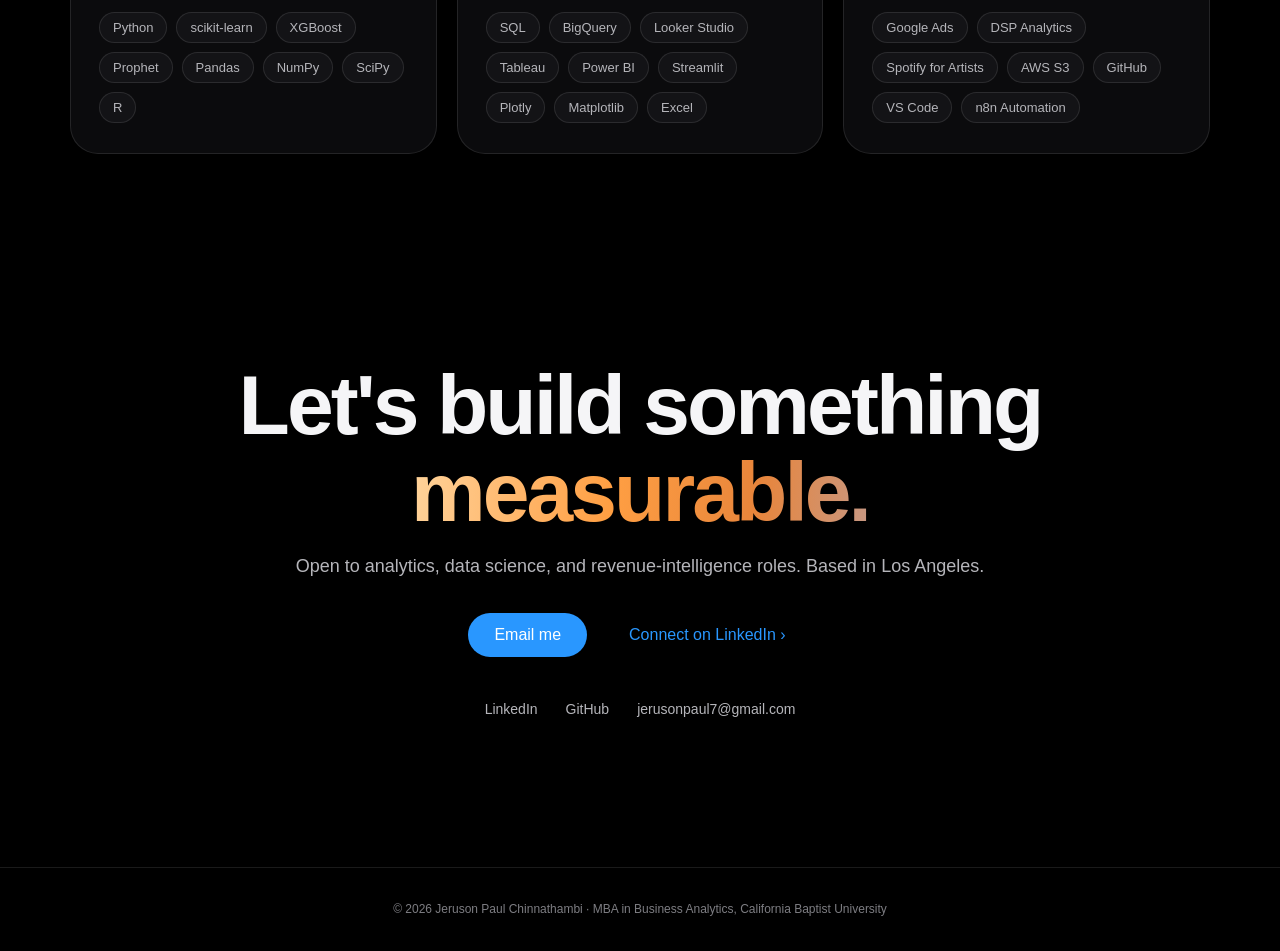
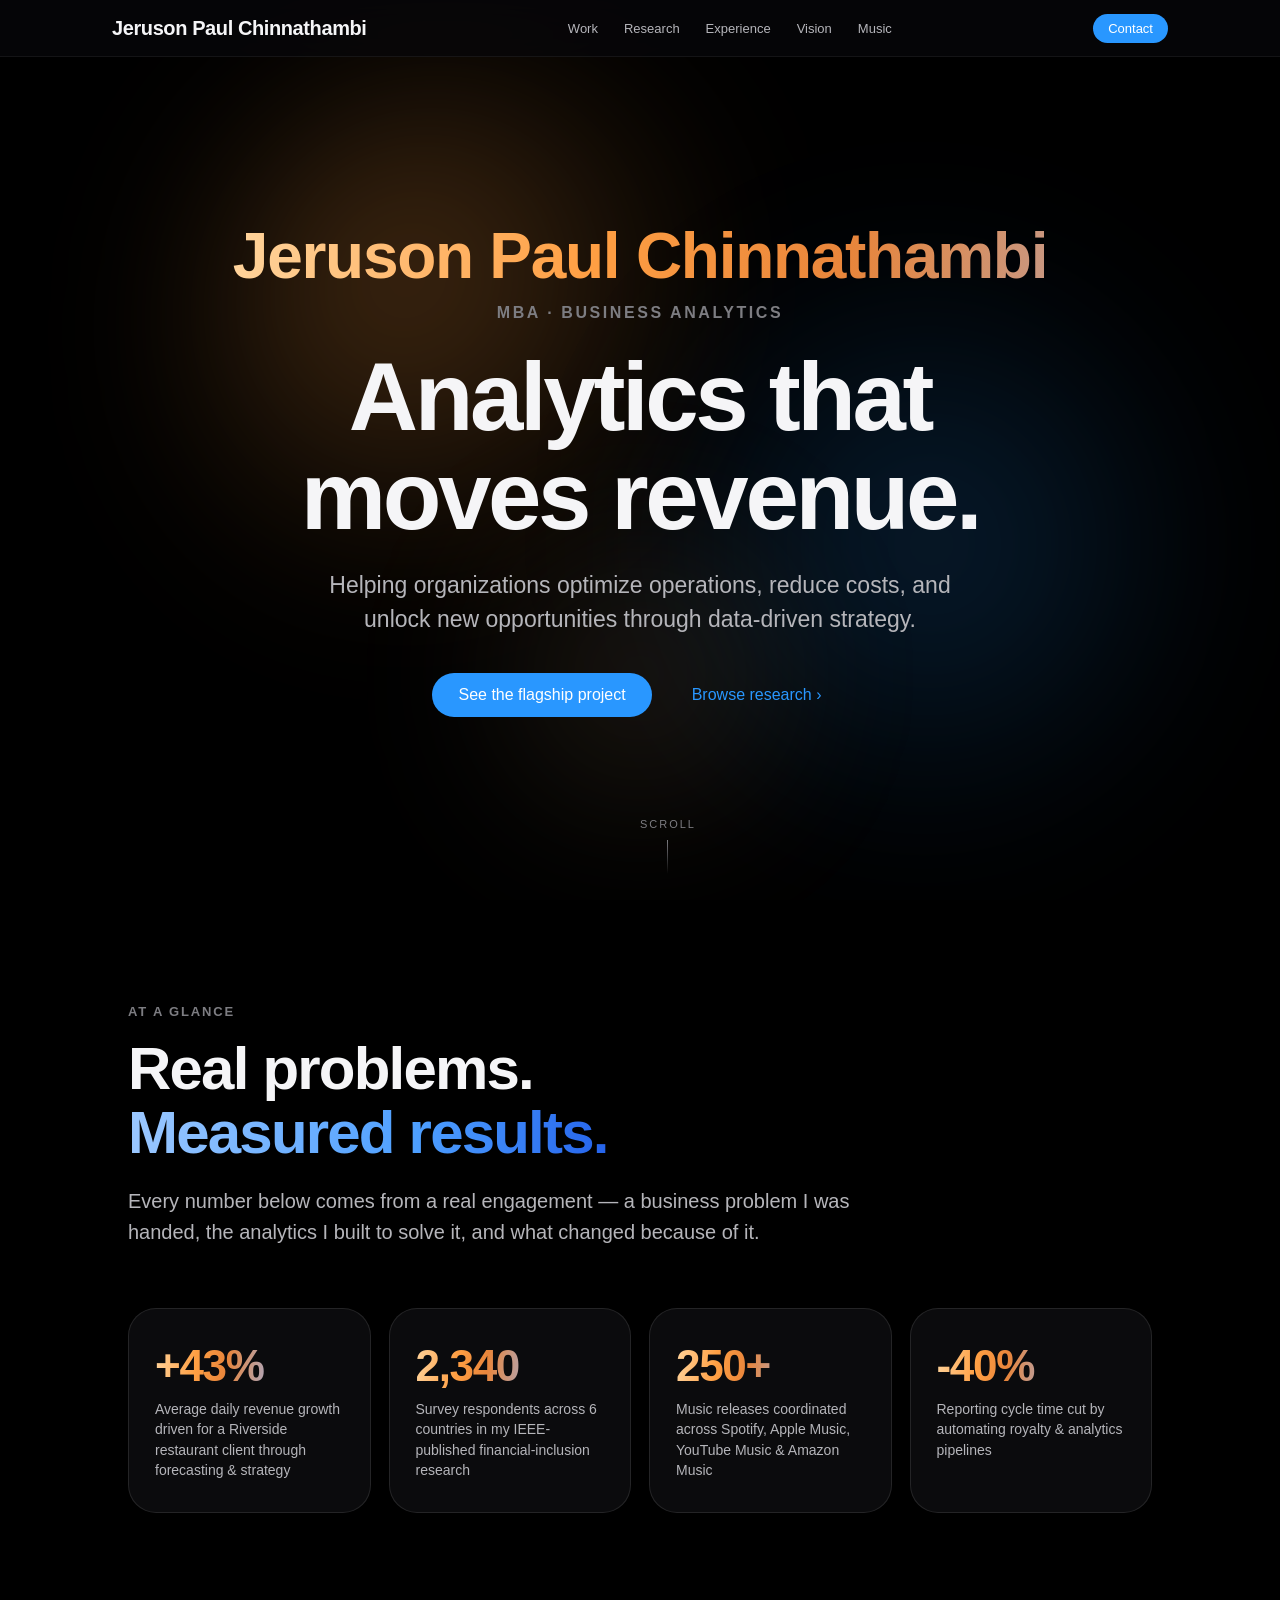
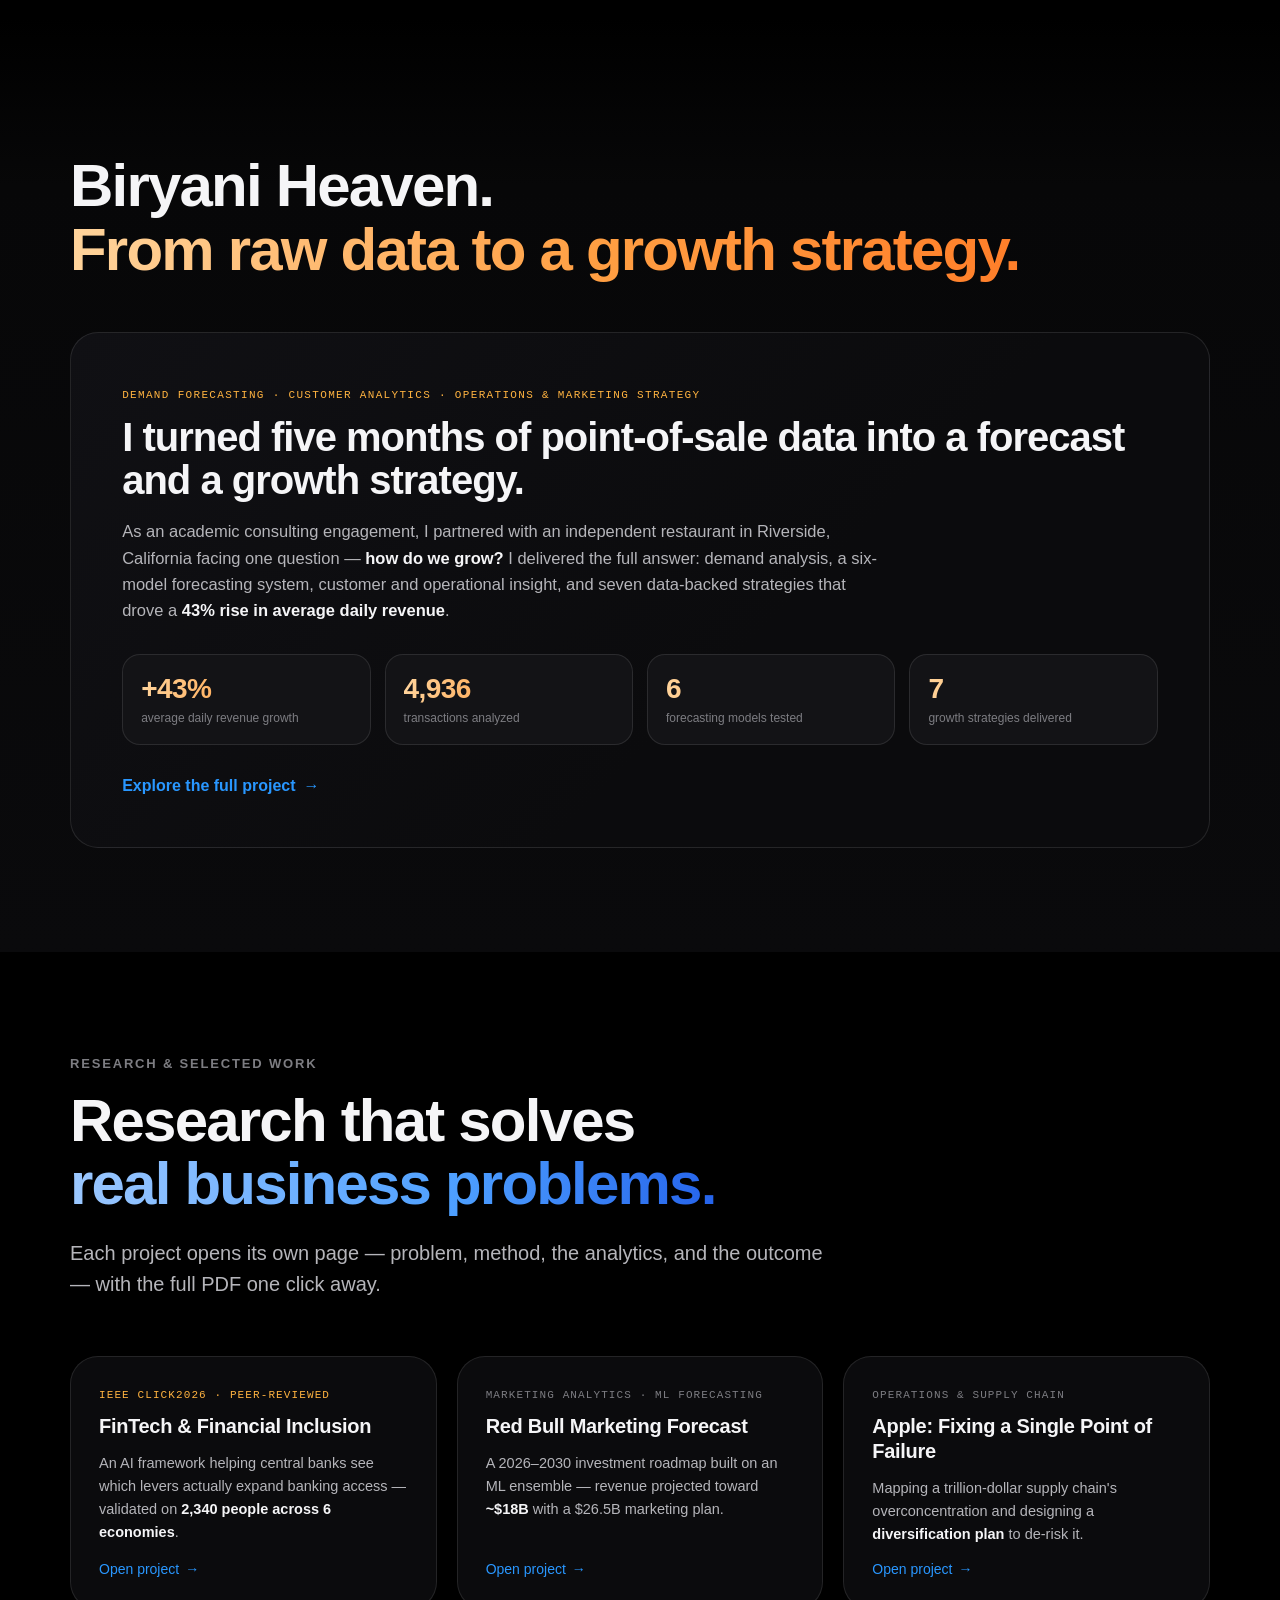
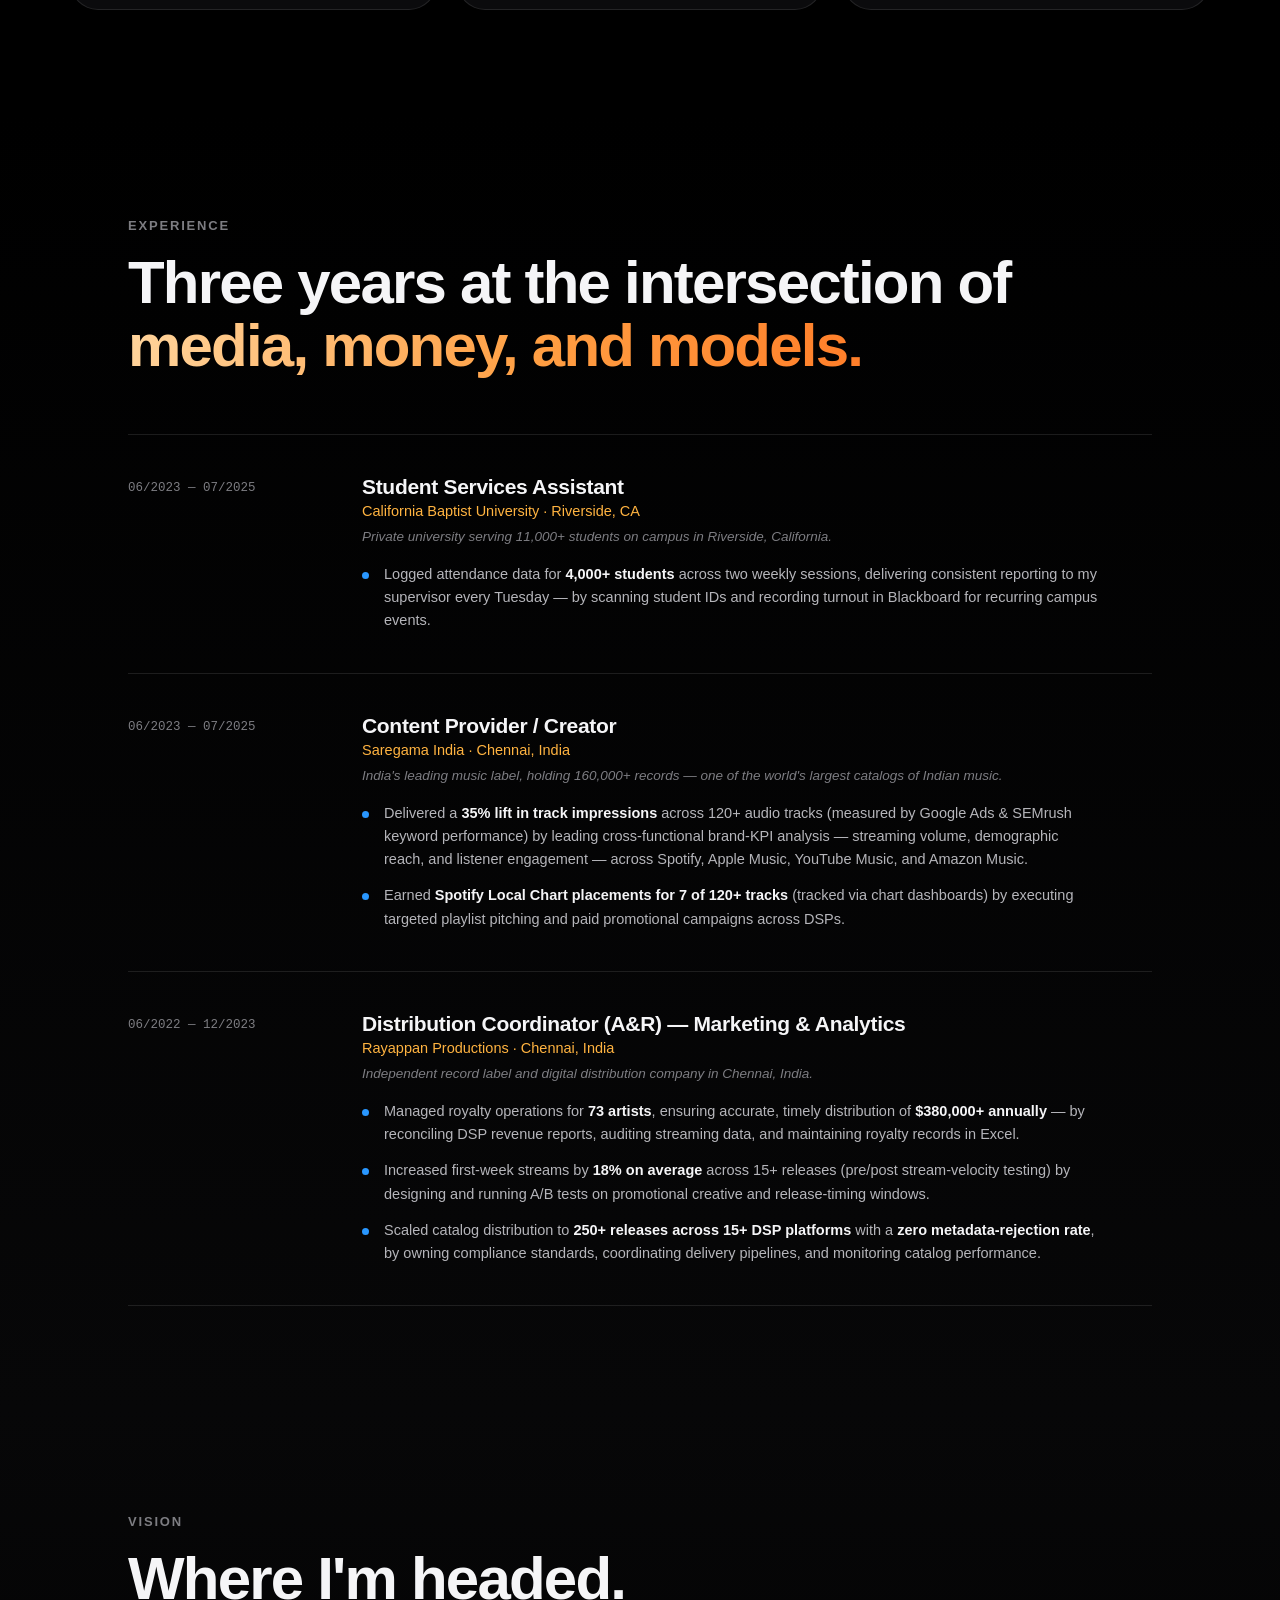
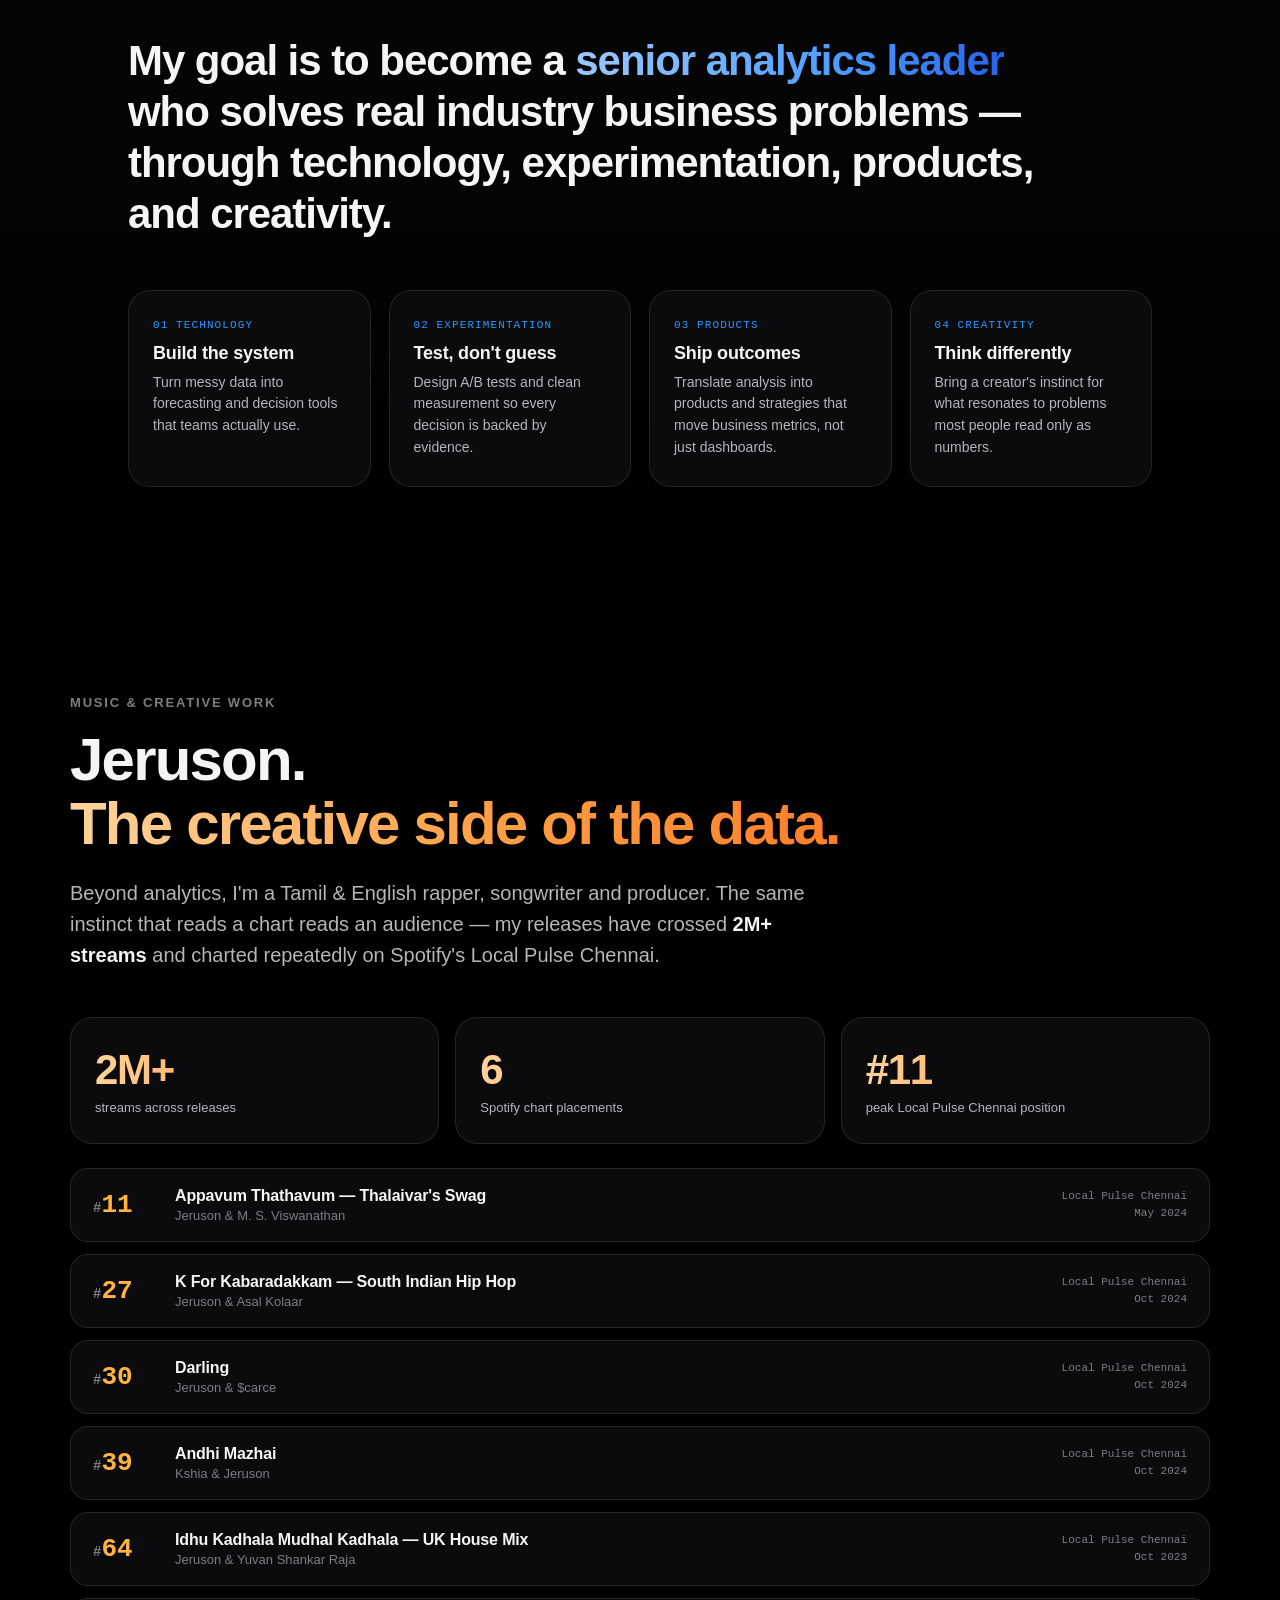
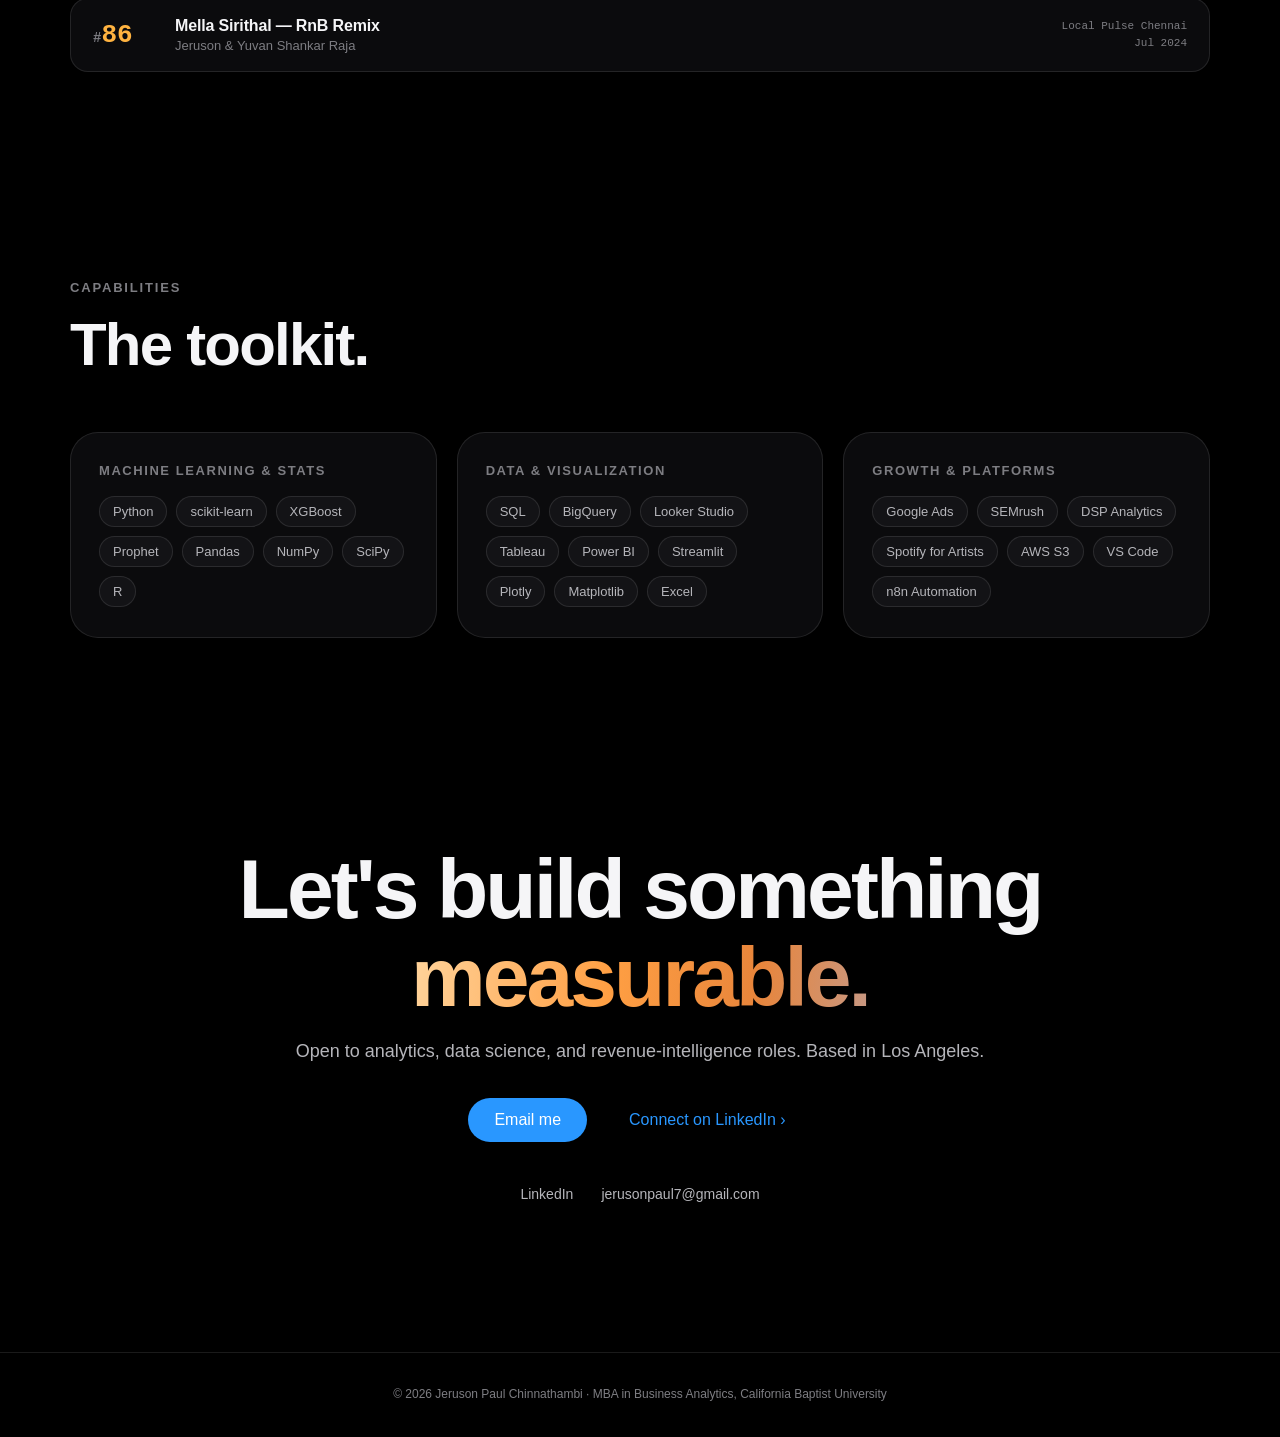
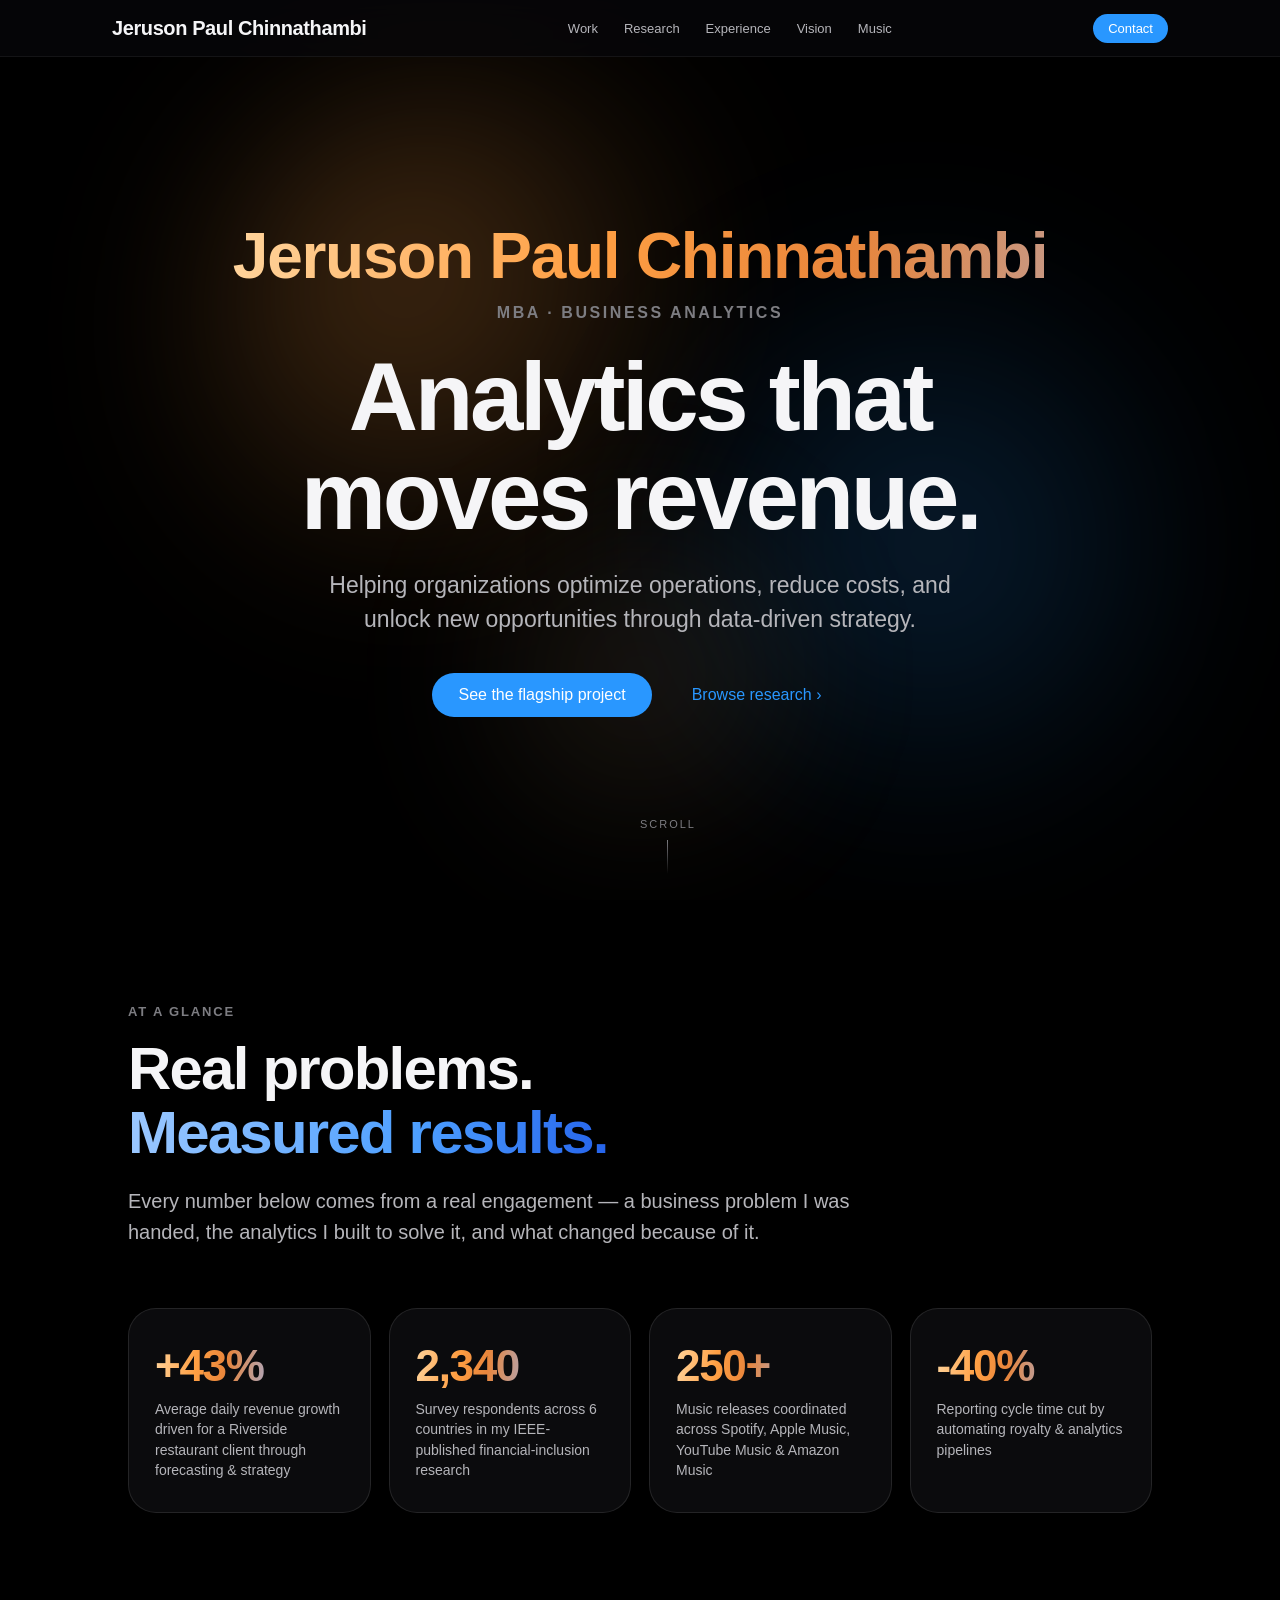
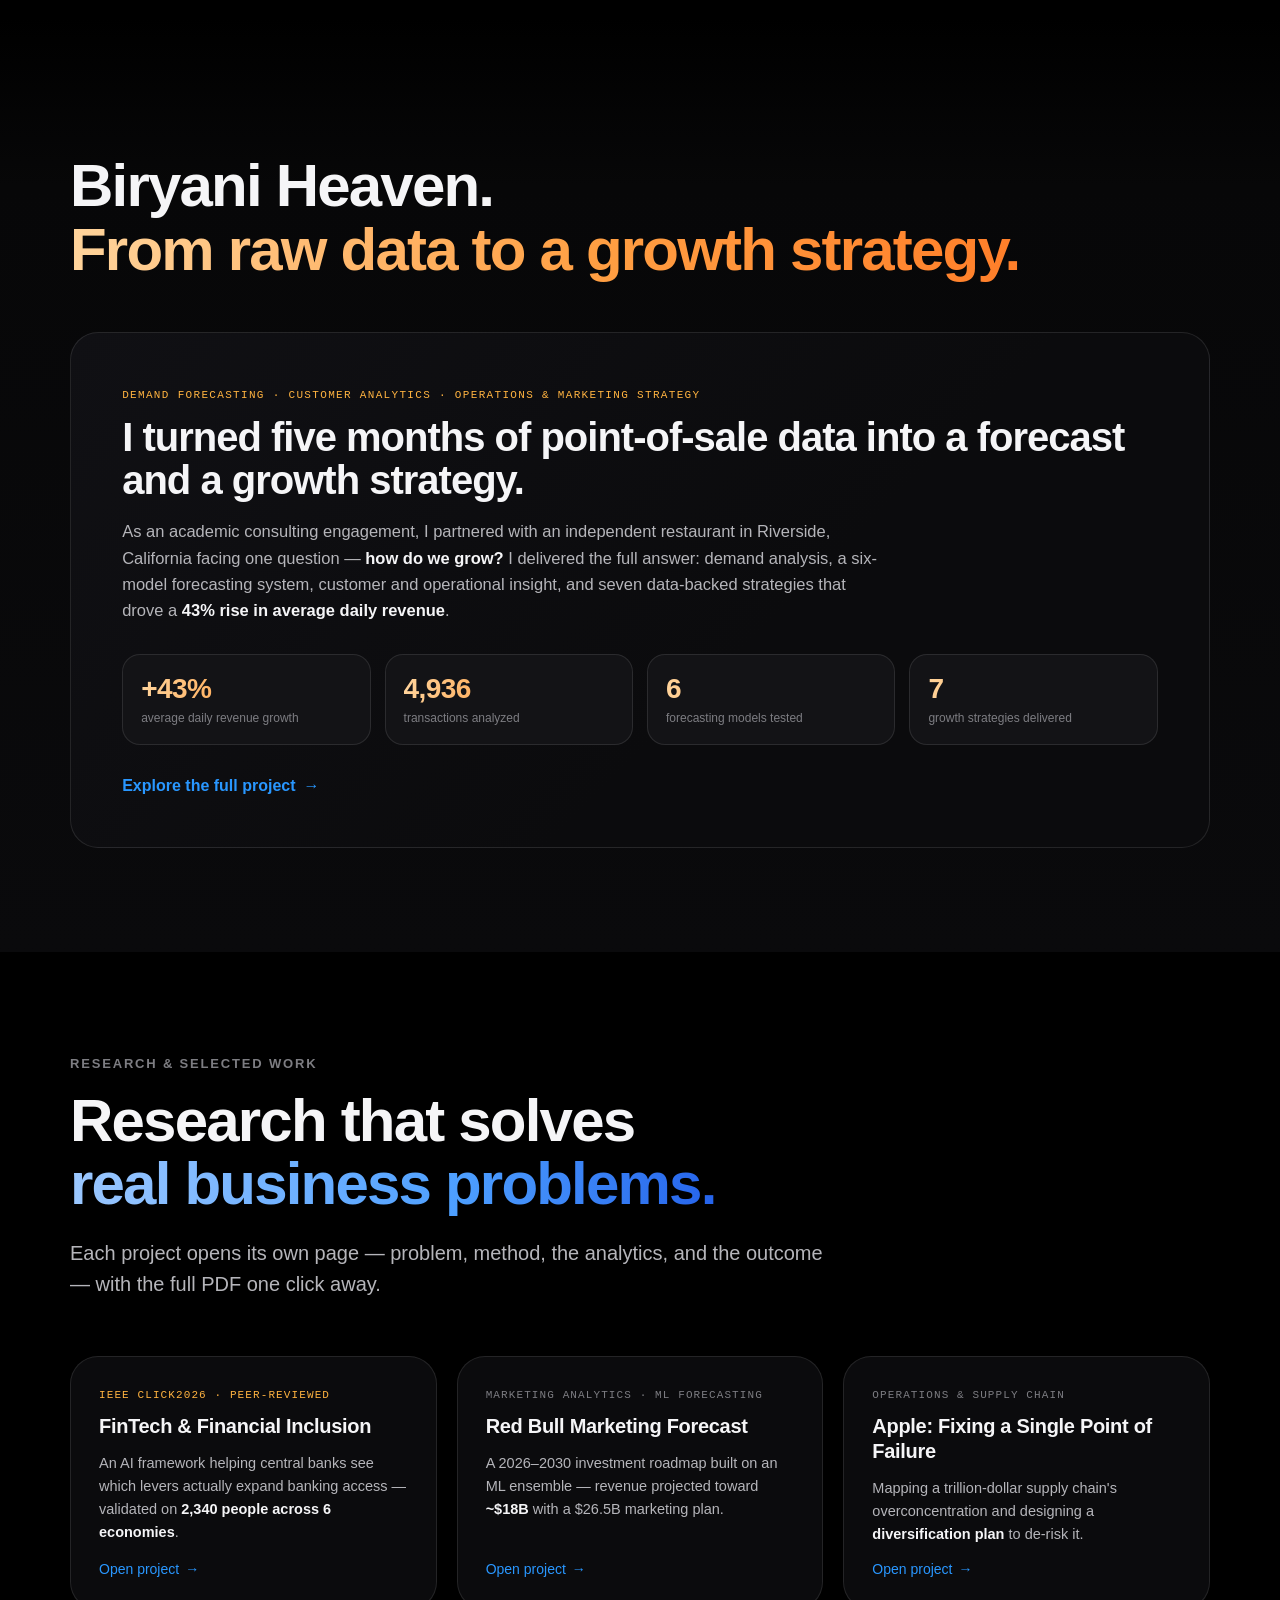
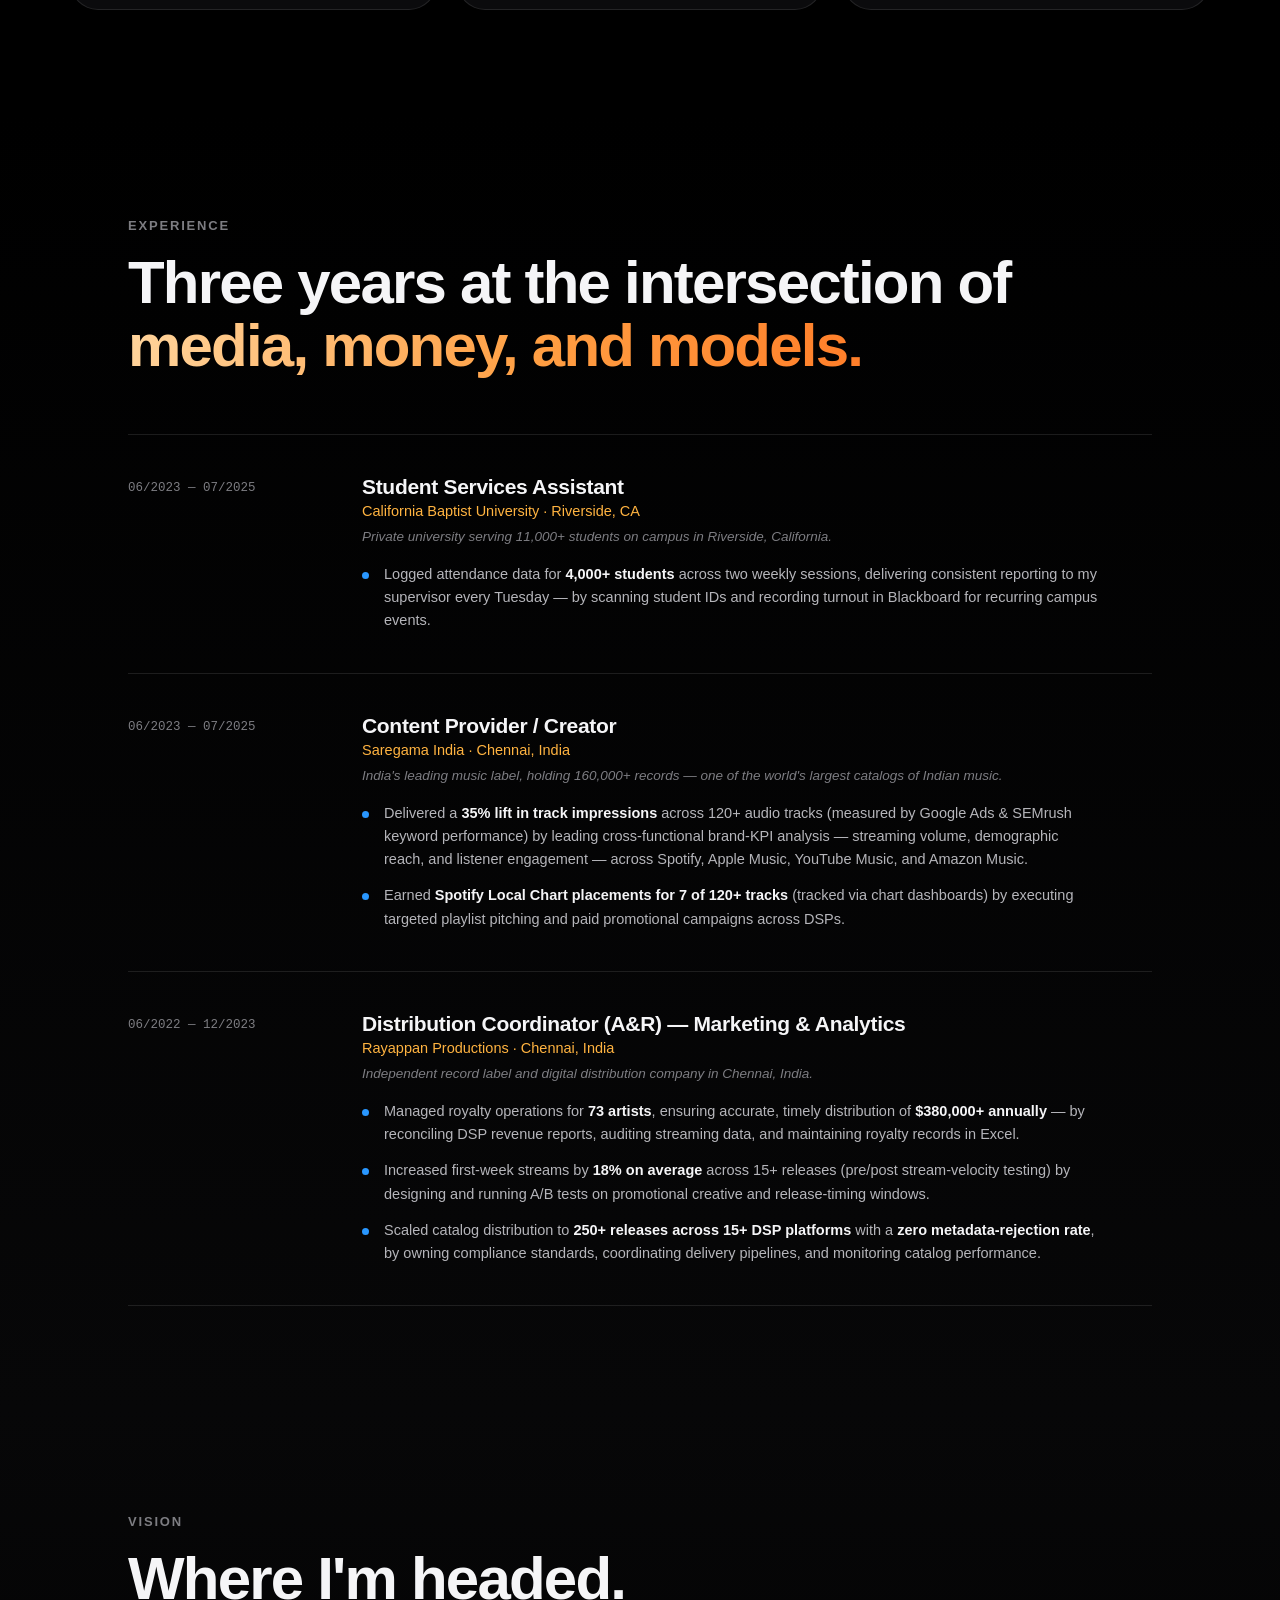
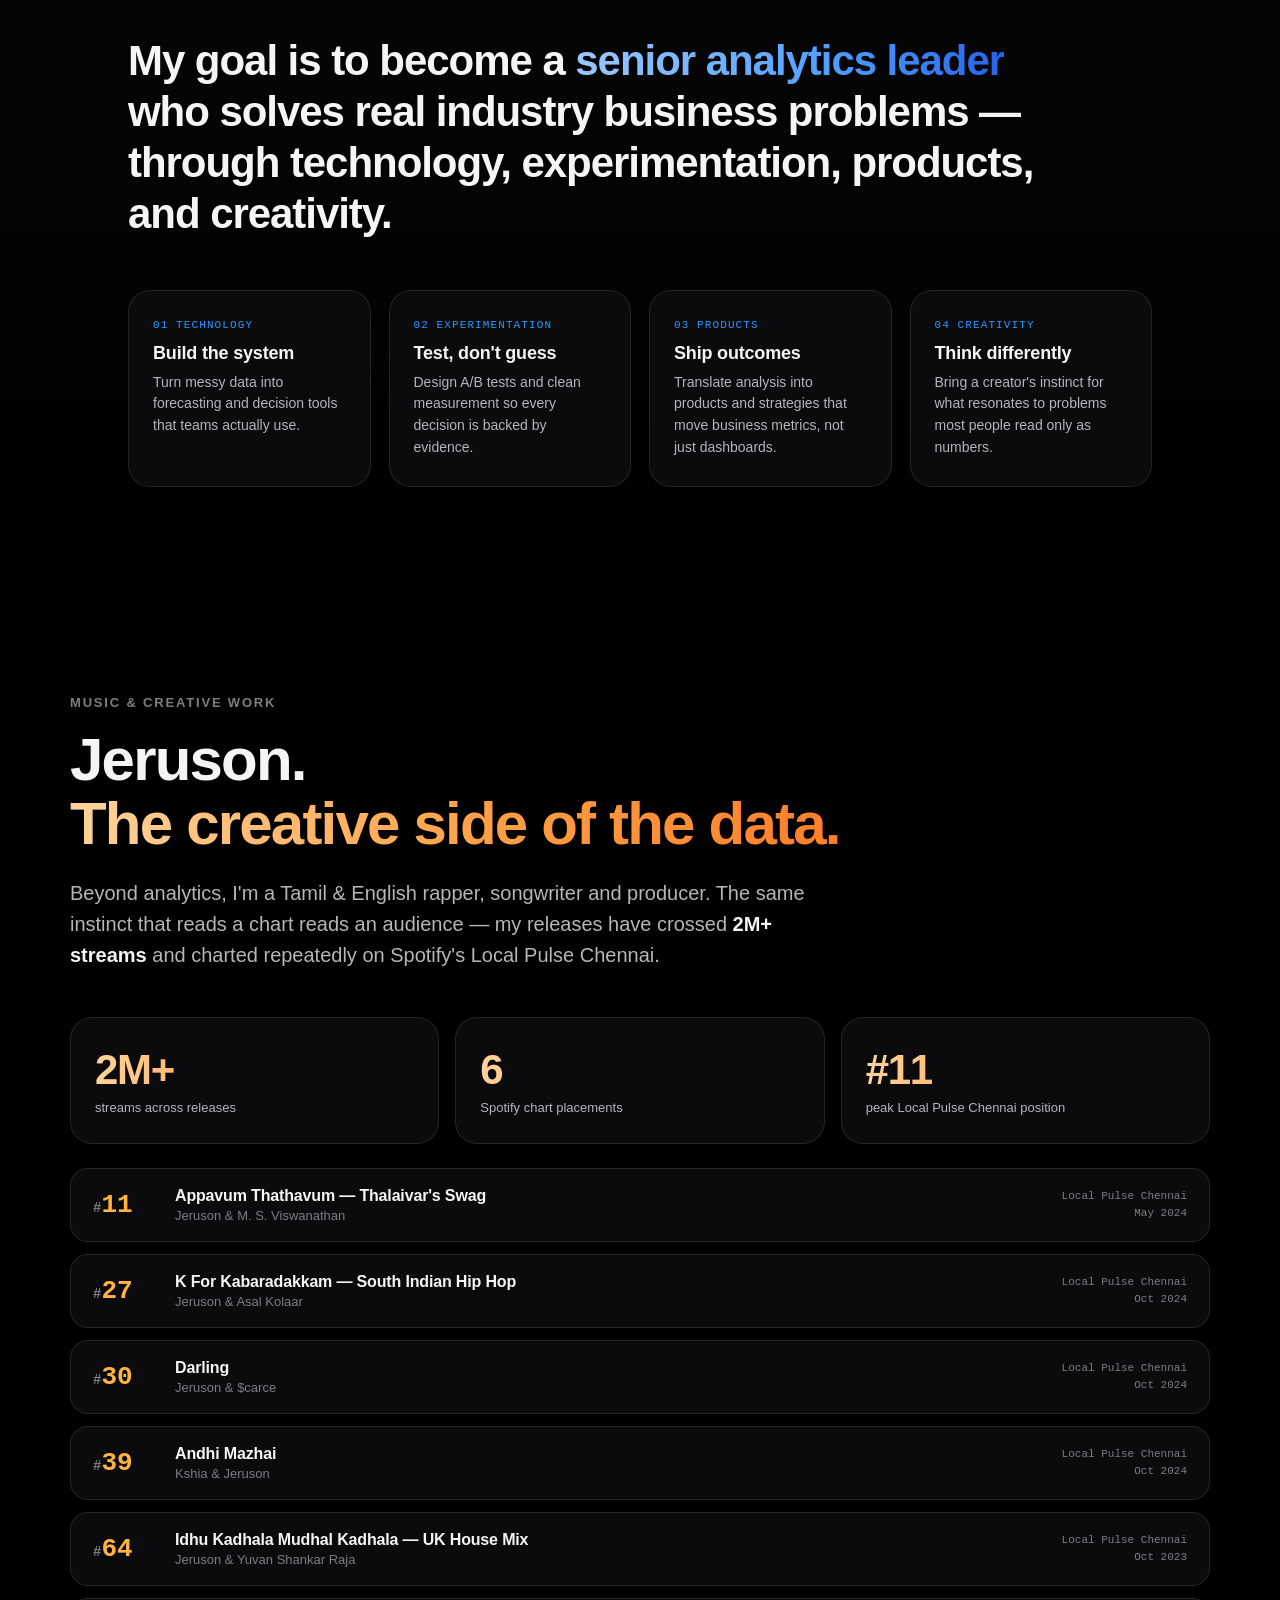
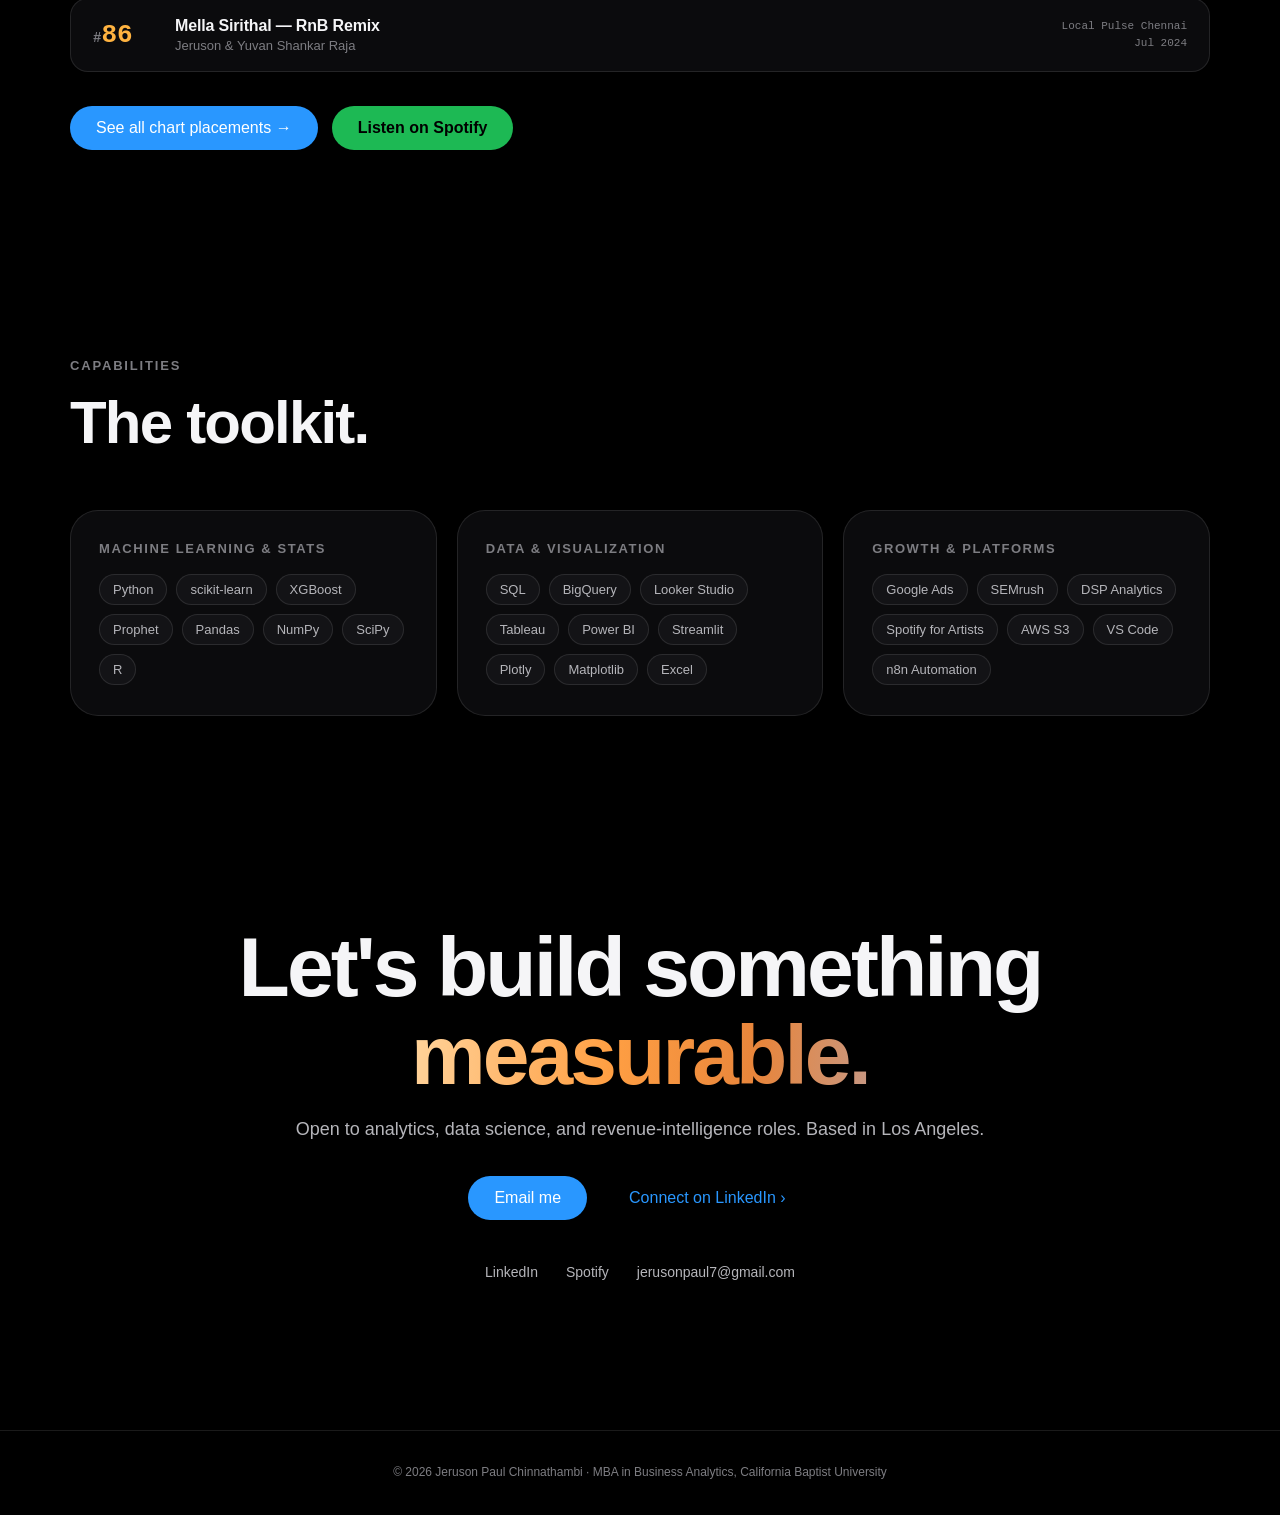
